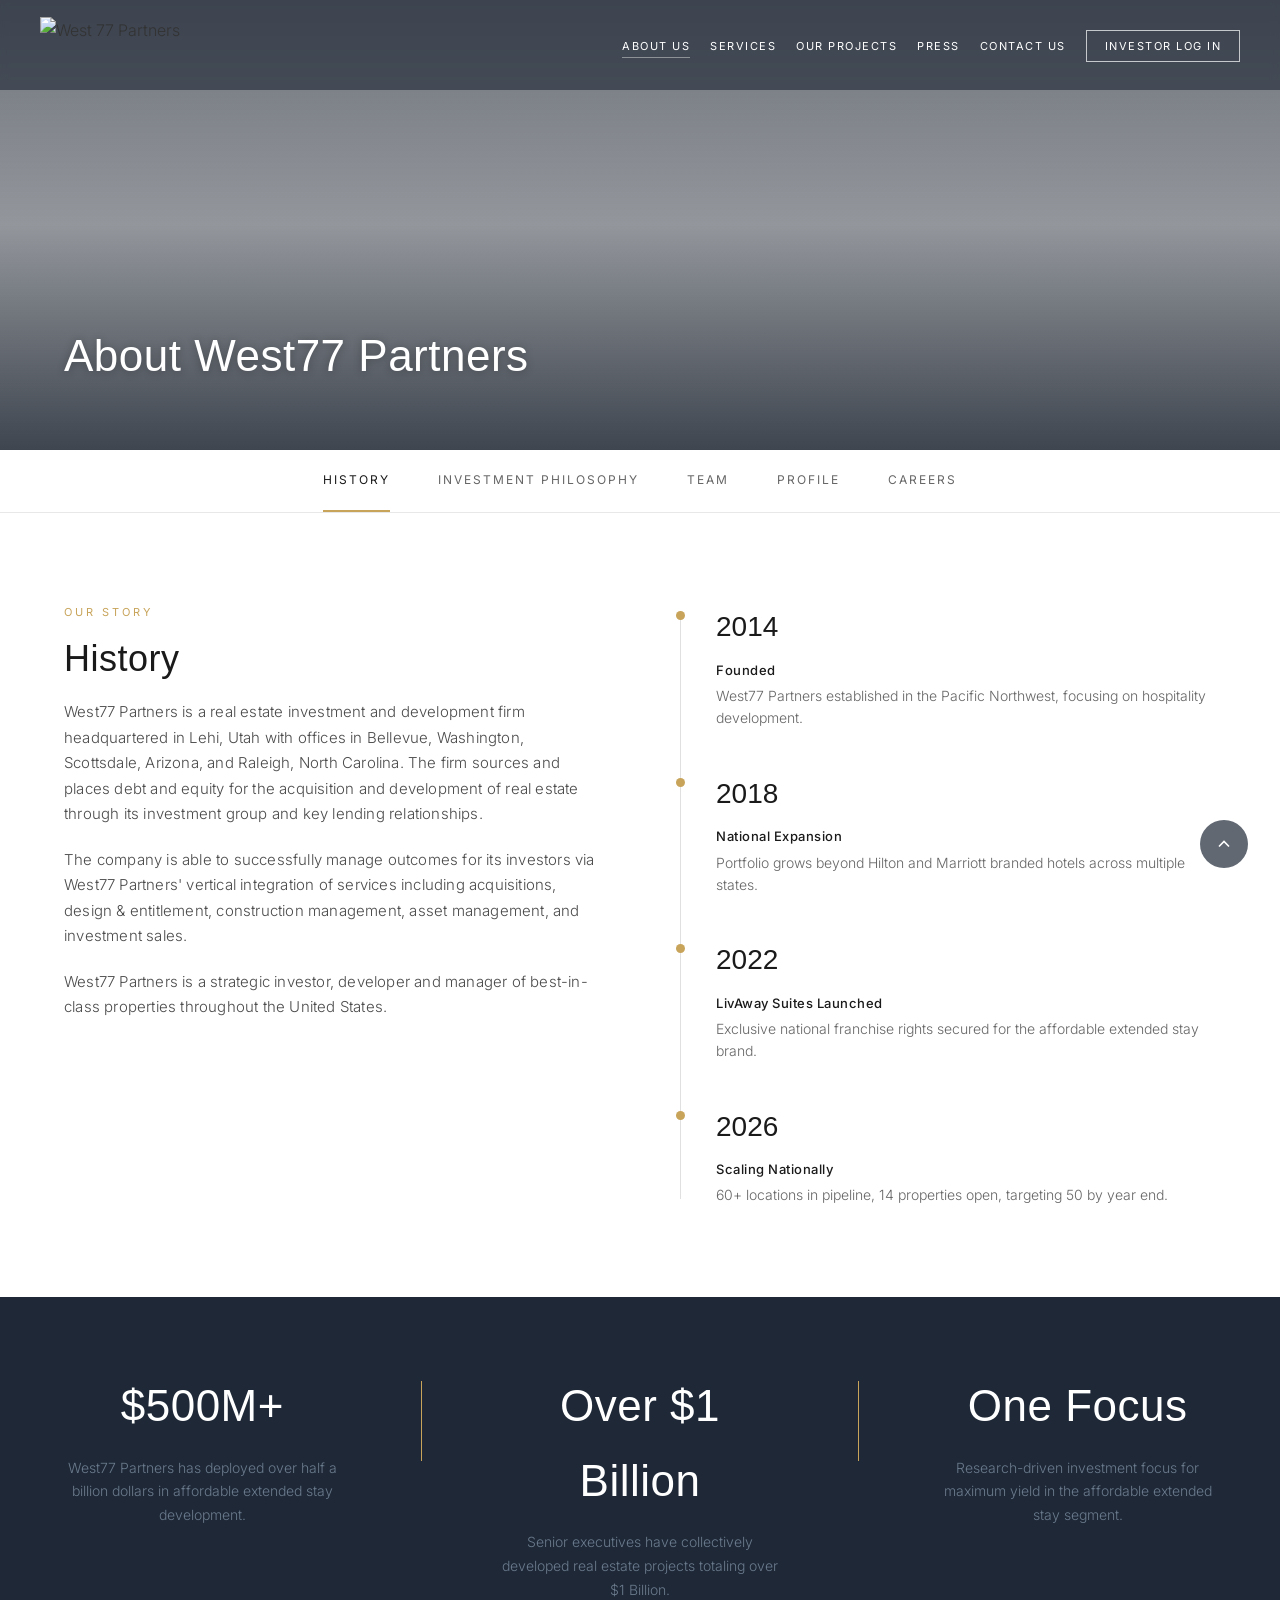
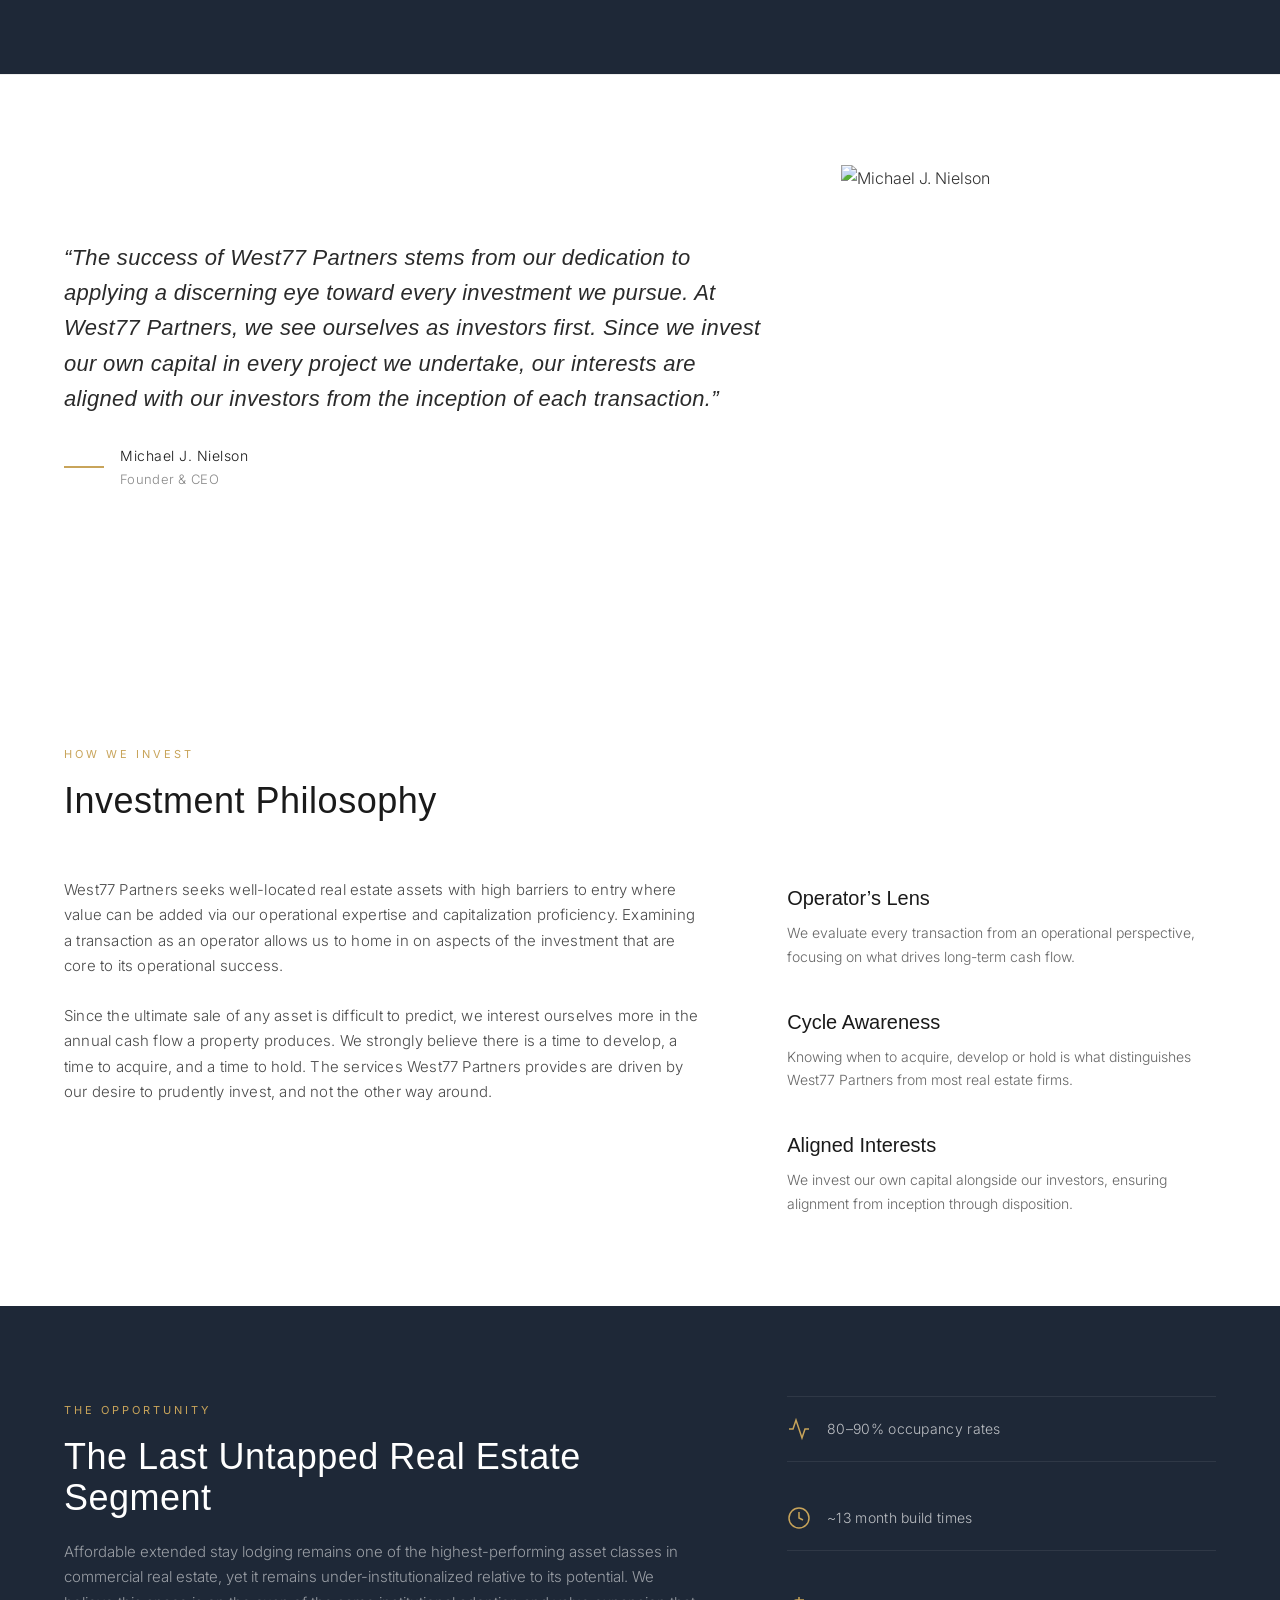
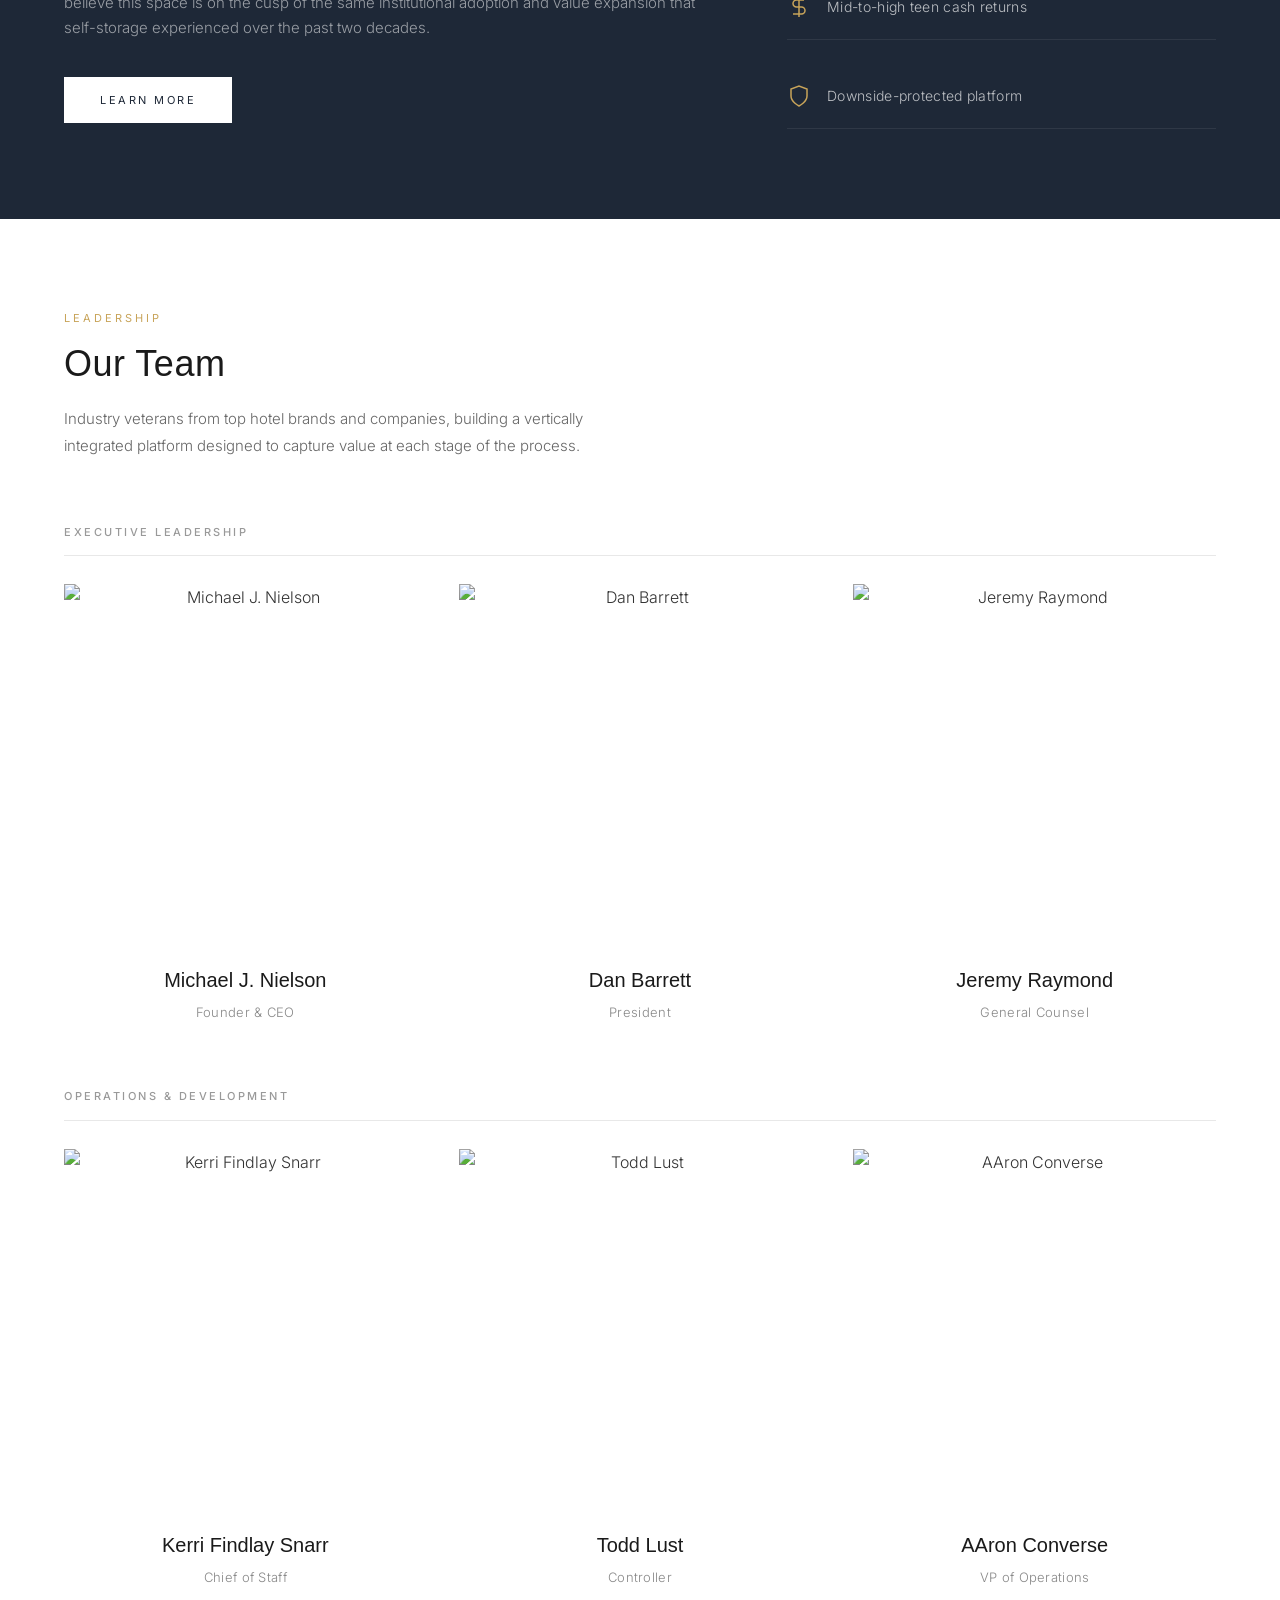
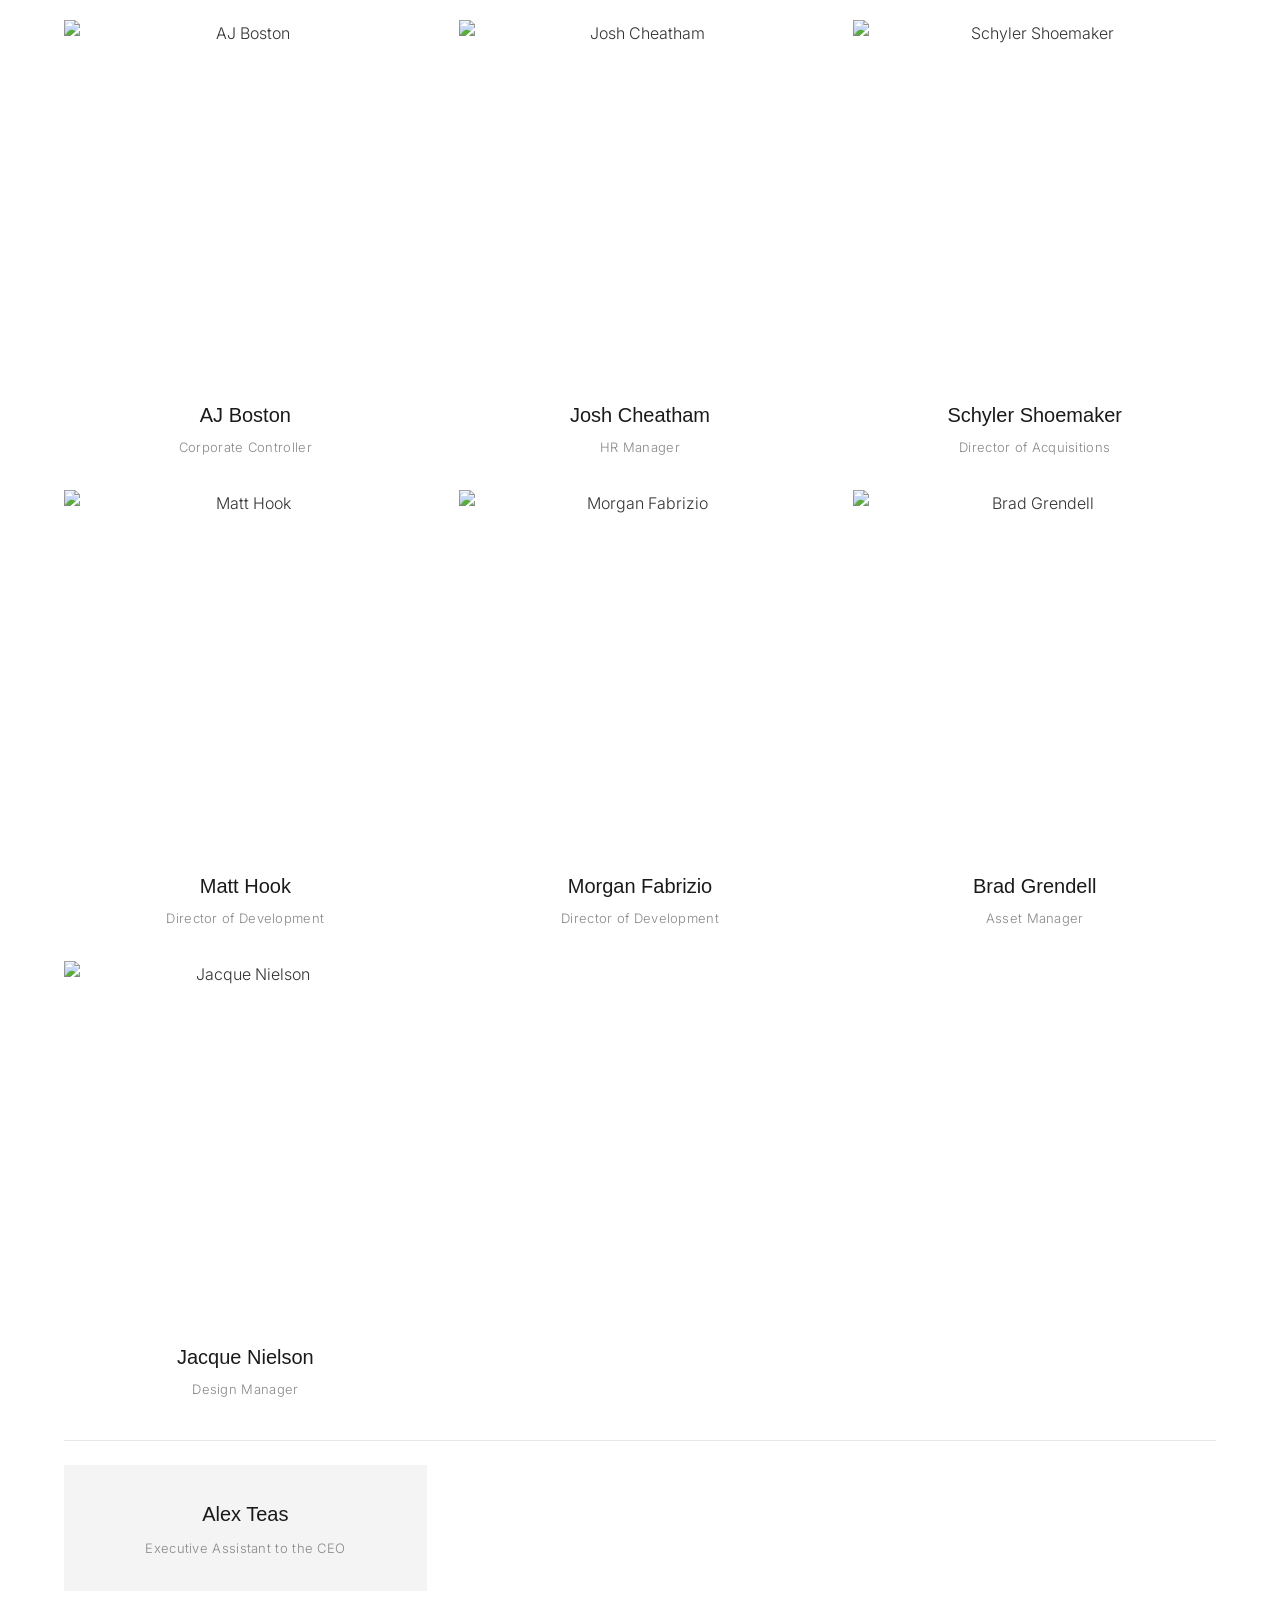
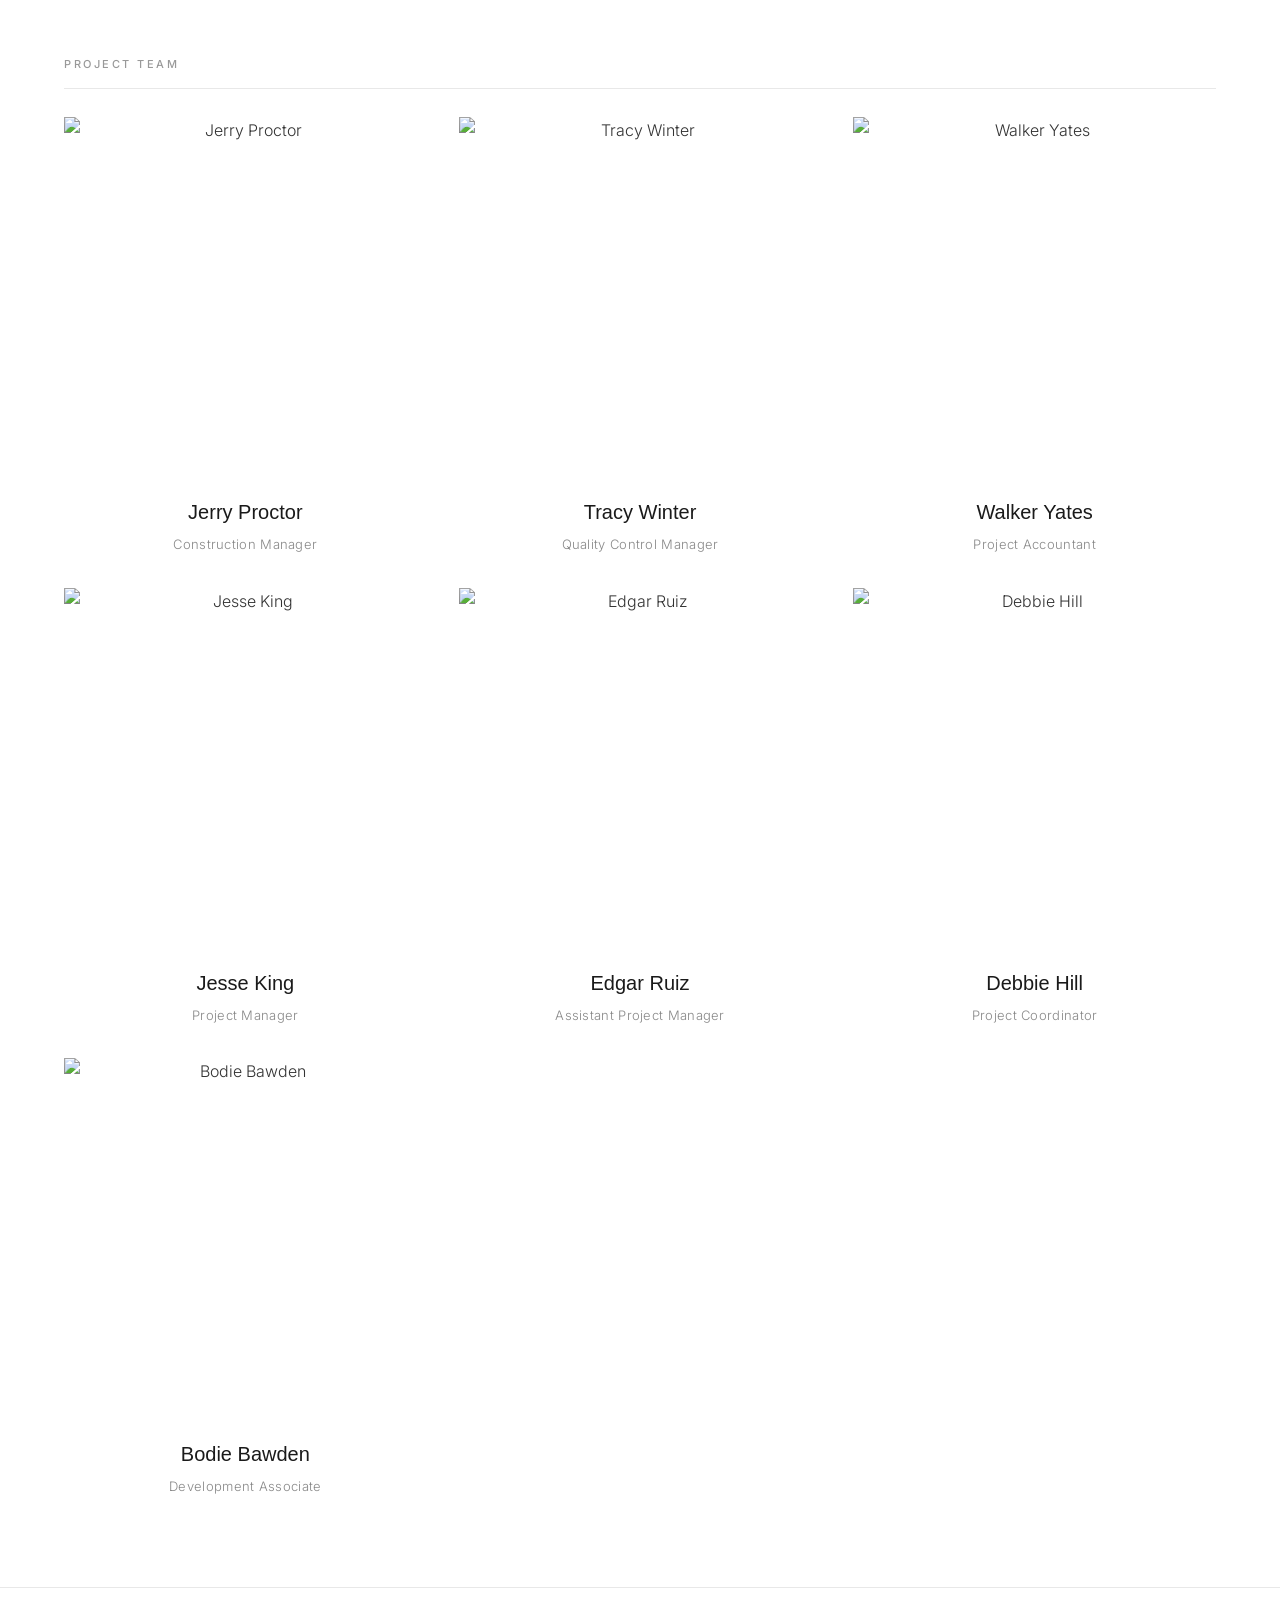
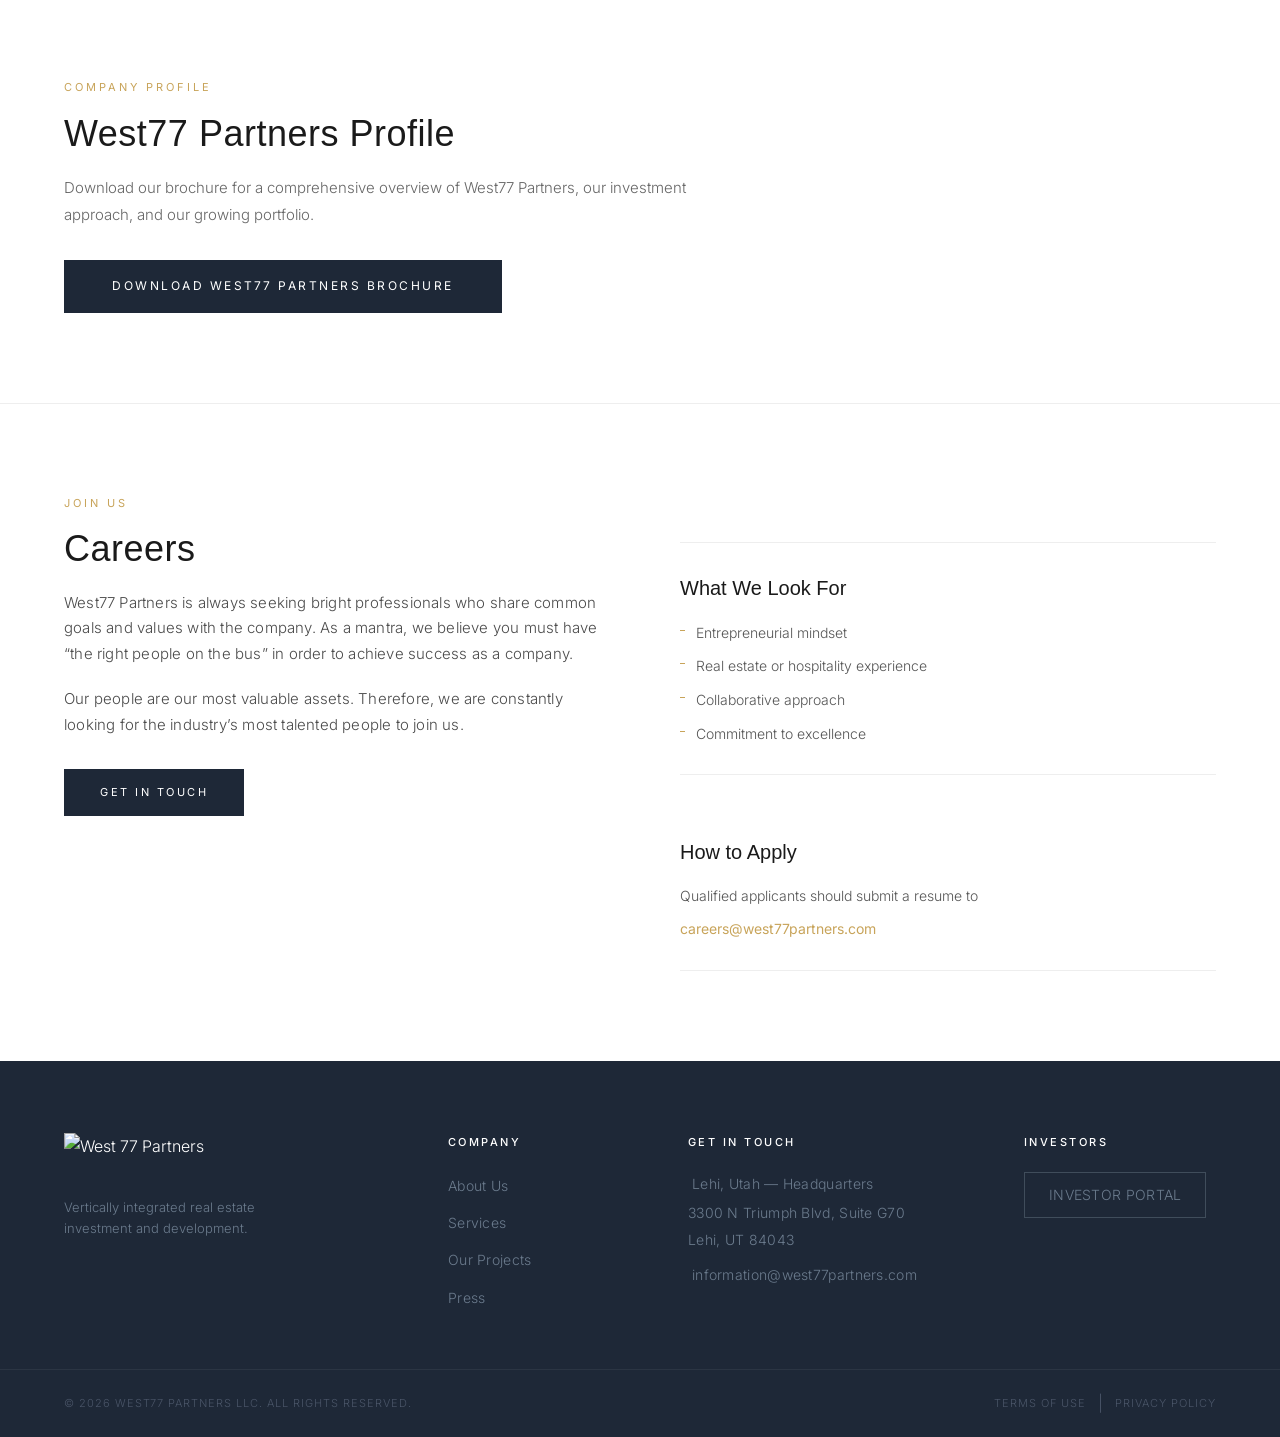
==== about.html @ cdfa863c "Correct Brad Grendell's name and add headshot; update Schyler's photo Co-Authored-By: Claude Opus 5." ====
<!DOCTYPE html>
<html lang="en">
<head>
  <title>About Us | West77 Partners</title>
  <meta charset="UTF-8">
  <meta name="viewport" content="width=device-width, initial-scale=1.0">
  <link rel="stylesheet" href="styles.css">
  <link rel="preconnect" href="https://fonts.googleapis.com">
  <link rel="preconnect" href="https://fonts.gstatic.com" crossorigin>
  <link href="https://fonts.googleapis.com/css2?family=Inter:wght@300;400;500&family=Cormorant+Garamond:ital,wght@0,300;0,400;0,500;0,600;1,300;1,400&display=swap" rel="stylesheet">

  <link rel="stylesheet" href="about.css">
  <script src="https://unpkg.com/lucide@latest"></script>
</head>
<body>

  <header class="header header--solid">
    <div class="header__inner">
      <a href="/" class="header__logo">
        <img src="https://res.cloudinary.com/ddfrakts6/image/upload/v1774016789/Group_261_m4pspe.png" alt="West 77 Partners" class="logo-img">
      </a>
      <nav class="nav">
        <ul class="nav__list">
          <li class="nav__item">
            <a href="about.html" class="nav__link nav__link--active">ABOUT US</a>
          </li>
          <li class="nav__item">
            <a href="services.html" class="nav__link ">SERVICES</a>
          </li>
          <li class="nav__item">
            <a href="projects.html" class="nav__link ">OUR PROJECTS</a>
          </li>
          <li class="nav__item">
            <a href="press.html" class="nav__link ">PRESS</a>
          </li>
          <li class="nav__item">
            <a href="contact.html" class="nav__link ">CONTACT US</a>
          </li>
          <li class="nav__item">
            <a href="https://west77partners.portal.agorareal.com/#/login" class="nav__link nav__link--outlined">INVESTOR LOG IN</a>
          </li>
        </ul>
      </nav>
      <button class="hamburger" aria-label="Toggle menu">
        <span></span>
        <span></span>
        <span></span>
      </button>
    </div>
  </header>


  <!-- Page Hero -->
  <section class="page-hero">
    <div class="page-hero__bg" style="background-image: url('https://res.cloudinary.com/ddfrakts6/image/upload/v1774323645/adrian-celaya-Jn5kJ9GDsR4-unsplash_1_o9bcxv.png'); background-position: center 70%;"></div>
    <div class="page-hero__overlay"></div>
    <div class="page-hero__content">
      <h1 class="page-hero__title">About West77 Partners</h1>
    </div>
  </section>

  <!-- Section Nav -->
  <nav class="section-nav">
    <div class="container">
      <ul class="section-nav__list">
        <li><a href="#history" class="section-nav__link">History</a></li>
        <li><a href="#philosophy" class="section-nav__link">Investment Philosophy</a></li>
        <li><a href="#team" class="section-nav__link">Team</a></li>
        <li><a href="#profile" class="section-nav__link">Profile</a></li>
        <li><a href="#careers" class="section-nav__link">Careers</a></li>
      </ul>
    </div>
  </nav>

  <!-- History -->
  <section class="history" id="history">
    <div class="container history__inner">
      <div class="history__content reveal--left reveal">
        <p class="eyebrow">Our Story</p>
        <h2 class="section-title">History</h2>
        <p class="history__text">
          West77 Partners is a real estate investment and development firm headquartered in Lehi, Utah with offices in Bellevue, Washington, Scottsdale, Arizona, and Raleigh, North Carolina. The firm sources and places debt and equity for the acquisition and development of real estate through its investment group and key lending relationships.
        </p>
        <p class="history__text">
          The company is able to successfully manage outcomes for its investors via West77 Partners' vertical integration of services including acquisitions, design &amp; entitlement, construction management, asset management, and investment sales.
        </p>
        <p class="history__text">
          West77 Partners is a strategic investor, developer and manager of best-in-class properties throughout the United States.
        </p>
      </div>
      <div class="history__timeline reveal--right reveal">
        <div class="timeline">
          <div class="timeline__item">
            <span class="timeline__year">2014</span>
            <div class="timeline__detail">
              <h4 class="timeline__title">Founded</h4>
              <p class="timeline__desc">West77 Partners established in the Pacific Northwest, focusing on hospitality development.</p>
            </div>
          </div>
          <div class="timeline__item">
            <span class="timeline__year">2018</span>
            <div class="timeline__detail">
              <h4 class="timeline__title">National Expansion</h4>
              <p class="timeline__desc">Portfolio grows beyond Hilton and Marriott branded hotels across multiple states.</p>
            </div>
          </div>
          <div class="timeline__item">
            <span class="timeline__year">2022</span>
            <div class="timeline__detail">
              <h4 class="timeline__title">LivAway Suites Launched</h4>
              <p class="timeline__desc">Exclusive national franchise rights secured for the affordable extended stay brand.</p>
            </div>
          </div>
          <div class="timeline__item">
            <span class="timeline__year">2026</span>
            <div class="timeline__detail">
              <h4 class="timeline__title">Scaling Nationally</h4>
              <p class="timeline__desc">60+ locations in pipeline, 14 properties open, targeting 50 by year end.</p>
            </div>
          </div>
        </div>
      </div>
    </div>
  </section>

  <!-- Stats -->
  <section class="about-stats">
    <div class="container about-stats__grid reveal-stagger">
      <div class="about-stats__item reveal-item">
        <h3 class="about-stats__number">$500M+</h3>
        <p class="about-stats__text">West77 Partners has deployed over half a billion dollars in affordable extended stay development.</p>
      </div>
      <div class="about-stats__divider"></div>
      <div class="about-stats__item reveal-item">
        <h3 class="about-stats__number">Over $1 Billion</h3>
        <p class="about-stats__text">Senior executives have collectively developed real estate projects totaling over $1 Billion.</p>
      </div>
      <div class="about-stats__divider"></div>
      <div class="about-stats__item reveal-item">
        <h3 class="about-stats__number">One Focus</h3>
        <p class="about-stats__text">Research-driven investment focus for maximum yield in the affordable extended stay segment.</p>
      </div>
    </div>
  </section>

  <!-- CEO Quote -->
  <section class="quote-section">
    <div class="container quote-section__inner">
      <div class="quote-section__content reveal--left reveal">
        <blockquote class="quote-section__quote">
          &ldquo;The success of West77 Partners stems from our dedication to applying a discerning eye toward every investment we pursue. At West77 Partners, we see ourselves as investors first. Since we invest our own capital in every project we undertake, our interests are aligned with our investors from the inception of each transaction.&rdquo;
        </blockquote>
        <div class="quote-section__author">
          <div class="quote-section__accent"></div>
          <div>
            <p class="quote-section__name">Michael J. Nielson</p>
            <p class="quote-section__role">Founder &amp; CEO</p>
          </div>
        </div>
      </div>
      <div class="quote-section__image reveal--right reveal">
        <img src="https://res.cloudinary.com/ddfrakts6/image/upload/c_fill,g_face,w_600,h_600,q_auto,f_auto/Michael-J-Nielson_fj31mr.jpg" alt="Michael J. Nielson" class="quote-section__img">
      </div>
    </div>
  </section>

  <!-- Investment Philosophy -->
  <section class="philosophy" id="philosophy">
    <div class="container">
      <div class="philosophy__header reveal">
        <p class="eyebrow">How We Invest</p>
        <h2 class="section-title">Investment Philosophy</h2>
      </div>
      <div class="philosophy__grid">
        <div class="philosophy__main reveal--left reveal">
          <p class="philosophy__text">
            West77 Partners seeks well-located real estate assets with high barriers to entry where value can be added via our operational expertise and capitalization proficiency. Examining a transaction as an operator allows us to home in on aspects of the investment that are core to its operational success.
          </p>
          <p class="philosophy__text">
            Since the ultimate sale of any asset is difficult to predict, we interest ourselves more in the annual cash flow a property produces. We strongly believe there is a time to develop, a time to acquire, and a time to hold. The services West77 Partners provides are driven by our desire to prudently invest, and not the other way around.
          </p>
        </div>
        <div class="philosophy__principles reveal-stagger">
          <div class="philosophy__principle reveal-item">
            <div>
              <h4 class="philosophy__principle-title">Operator&rsquo;s Lens</h4>
              <p class="philosophy__principle-text">We evaluate every transaction from an operational perspective, focusing on what drives long-term cash flow.</p>
            </div>
          </div>
          <div class="philosophy__principle reveal-item">
            <div>
              <h4 class="philosophy__principle-title">Cycle Awareness</h4>
              <p class="philosophy__principle-text">Knowing when to acquire, develop or hold is what distinguishes West77 Partners from most real estate firms.</p>
            </div>
          </div>
          <div class="philosophy__principle reveal-item">
            <div>
              <h4 class="philosophy__principle-title">Aligned Interests</h4>
              <p class="philosophy__principle-text">We invest our own capital alongside our investors, ensuring alignment from inception through disposition.</p>
            </div>
          </div>
        </div>
      </div>
    </div>
  </section>

  <!-- Market Opportunity Callout -->
  <section class="market-callout">
    <div class="container market-callout__inner">
      <div class="market-callout__content reveal--left reveal">
        <p class="eyebrow eyebrow--light">The Opportunity</p>
        <h2 class="section-title section-title--white">The Last Untapped Real Estate Segment</h2>
        <p class="market-callout__text">
          Affordable extended stay lodging remains one of the highest-performing asset classes in commercial real estate, yet it remains under-institutionalized relative to its potential. We believe this space is on the cusp of the same institutional adoption and value expansion that self-storage experienced over the past two decades.
        </p>
        <a href="services.html" class="btn btn--white">Learn More</a>
      </div>
      <div class="market-callout__highlights reveal--right reveal">
        <div class="market-callout__highlight">
          <span class="market-callout__highlight-icon">
            <svg width="24" height="24" viewBox="0 0 24 24" fill="none" stroke="#c8a45a" stroke-width="1.5"><path d="M22 12h-4l-3 9L9 3l-3 9H2"/></svg>
          </span>
          <span class="market-callout__highlight-text">80&ndash;90% occupancy rates</span>
        </div>
        <div class="market-callout__highlight">
          <span class="market-callout__highlight-icon">
            <svg width="24" height="24" viewBox="0 0 24 24" fill="none" stroke="#c8a45a" stroke-width="1.5"><circle cx="12" cy="12" r="10"/><polyline points="12 6 12 12 16 14"/></svg>
          </span>
          <span class="market-callout__highlight-text">~13 month build times</span>
        </div>
        <div class="market-callout__highlight">
          <span class="market-callout__highlight-icon">
            <svg width="24" height="24" viewBox="0 0 24 24" fill="none" stroke="#c8a45a" stroke-width="1.5"><path d="M12 2v20M17 5H9.5a3.5 3.5 0 0 0 0 7h5a3.5 3.5 0 0 1 0 7H6"/></svg>
          </span>
          <span class="market-callout__highlight-text">Mid-to-high teen cash returns</span>
        </div>
        <div class="market-callout__highlight">
          <span class="market-callout__highlight-icon">
            <svg width="24" height="24" viewBox="0 0 24 24" fill="none" stroke="#c8a45a" stroke-width="1.5"><path d="M12 22s8-4 8-10V5l-8-3-8 3v7c0 6 8 10 8 10z"/></svg>
          </span>
          <span class="market-callout__highlight-text">Downside-protected platform</span>
        </div>
      </div>
    </div>
  </section>

  <!-- Team -->
  <section class="team" id="team">
    <div class="container">
      <div class="team__header reveal">
        <p class="eyebrow">Leadership</p>
        <h2 class="section-title">Our Team</h2>
        <p class="team__intro">Industry veterans from top hotel brands and companies, building a vertically integrated platform designed to capture value at each stage of the process.</p>
      </div>

      <!-- Executive Leadership -->
      <div class="team__group">
        <h3 class="team__group-title">Executive Leadership</h3>
        <div class="team__grid team__grid--3 reveal-stagger">
          <div class="team-card reveal-item">
            <img src="https://res.cloudinary.com/ddfrakts6/image/upload/c_fill,g_face,w_600,h_600,q_auto,f_auto/Michael-J-Nielson_fj31mr.jpg" alt="Michael J. Nielson" class="team-card__img">
            <h4 class="team-card__name">Michael J. Nielson</h4>
            <p class="team-card__role">Founder &amp; CEO</p>
          </div>
          <div class="team-card reveal-item">
            <img src="https://res.cloudinary.com/ddfrakts6/image/upload/c_fill,g_face,w_600,h_600,q_auto,f_auto/Dan-Barrett_jsuo2m.jpg" alt="Dan Barrett" class="team-card__img">
            <h4 class="team-card__name">Dan Barrett</h4>
            <p class="team-card__role">President</p>
          </div>
          <div class="team-card reveal-item">
            <img src="https://res.cloudinary.com/ddfrakts6/image/upload/c_fill,g_face,w_600,h_600,q_auto,f_auto/Jeremy-Raymond_b2ugxi.jpg" alt="Jeremy Raymond" class="team-card__img">
            <h4 class="team-card__name">Jeremy Raymond</h4>
            <p class="team-card__role">General Counsel</p>
          </div>
        </div>
      </div>

      <!-- Operations & Development -->
      <div class="team__group">
        <h3 class="team__group-title">Operations &amp; Development</h3>
        <div class="team__grid team__grid--3 reveal-stagger">
          <div class="team-card reveal-item">
            <img src="https://res.cloudinary.com/ddfrakts6/image/upload/c_fill,g_face,w_600,h_600,q_auto,f_auto/Kerri-Findlay_lzdn92.jpg" alt="Kerri Findlay Snarr" class="team-card__img">
            <h4 class="team-card__name">Kerri Findlay Snarr</h4>
            <p class="team-card__role">Chief of Staff</p>
          </div>
          <div class="team-card reveal-item">
            <img src="https://res.cloudinary.com/ddfrakts6/image/upload/c_fill,g_face,w_600,h_600,q_auto,f_auto/Todd-Lust_fq4rqy.jpg" alt="Todd Lust" class="team-card__img">
            <h4 class="team-card__name">Todd Lust</h4>
            <p class="team-card__role">Controller</p>
          </div>
          <div class="team-card reveal-item">
            <img src="https://res.cloudinary.com/ddfrakts6/image/upload/c_fill,g_face,w_600,h_600,q_auto,f_auto/AAron-Converse_mgwhkm.jpg" alt="AAron Converse" class="team-card__img">
            <h4 class="team-card__name">AAron Converse</h4>
            <p class="team-card__role">VP of Operations</p>
          </div>
          <div class="team-card reveal-item">
            <img src="https://res.cloudinary.com/ddfrakts6/image/upload/c_fill,g_face,w_600,h_600,q_auto,f_auto/26-0526West77-AJBoston0733---2_gsgkz3.jpg" alt="AJ Boston" class="team-card__img">
            <h4 class="team-card__name">AJ Boston</h4>
            <p class="team-card__role">Corporate Controller</p>
          </div>
          <div class="team-card reveal-item">
            <img src="https://res.cloudinary.com/ddfrakts6/image/upload/c_fill,g_face,w_600,h_600,q_auto,f_auto/v1774979302/25-1008West77-JoshCheatham0697-Edit-Edit-2_kk8nfm.jpg" alt="Josh Cheatham" class="team-card__img">
            <h4 class="team-card__name">Josh Cheatham</h4>
            <p class="team-card__role">HR Manager</p>
          </div>
          <div class="team-card reveal-item">
            <img src="https://res.cloudinary.com/ddfrakts6/image/upload/c_crop,x_130,y_110,w_1470,h_1470/c_fill,w_600,h_600,q_auto,f_auto/Schyler_-_Headshot_Update_iwu3c7.jpg" alt="Schyler Shoemaker" class="team-card__img">
            <h4 class="team-card__name">Schyler Shoemaker</h4>
            <p class="team-card__role">Director of Acquisitions</p>
          </div>
          <div class="team-card reveal-item">
            <img src="https://res.cloudinary.com/ddfrakts6/image/upload/c_fill,g_face,w_600,h_600,q_auto,f_auto/Matt-Hook_emfj6j.jpg" alt="Matt Hook" class="team-card__img">
            <h4 class="team-card__name">Matt Hook</h4>
            <p class="team-card__role">Director of Development</p>
          </div>
          <div class="team-card reveal-item">
            <img src="https://res.cloudinary.com/ddfrakts6/image/upload/c_fill,g_face,w_600,h_600,q_auto,f_auto/v1774979303/25-1008West77-MorganFabizio0663-Edit-2_bqfgad.jpg" alt="Morgan Fabrizio" class="team-card__img">
            <h4 class="team-card__name">Morgan Fabrizio</h4>
            <p class="team-card__role">Director of Development</p>
          </div>
          <div class="team-card reveal-item">
            <img src="https://res.cloudinary.com/ddfrakts6/image/upload/c_fill,g_face,w_600,h_600,q_auto,f_auto/26-0526West77-BradGrendell0768---2_vmyqlu.jpg" alt="Brad Grendell" class="team-card__img">
            <h4 class="team-card__name">Brad Grendell</h4>
            <p class="team-card__role">Asset Manager</p>
          </div>
          <div class="team-card reveal-item">
            <img src="https://res.cloudinary.com/ddfrakts6/image/upload/c_fill,g_face,w_600,h_600,q_auto,f_auto/Jacque-Nielson_wt7lkn.jpg" alt="Jacque Nielson" class="team-card__img">
            <h4 class="team-card__name">Jacque Nielson</h4>
            <p class="team-card__role">Design Manager</p>
          </div>
        </div>
        <div class="team__subgroup">
          <div class="team__grid team__grid--3 reveal-stagger">
            <div class="team-card team-card--text-only reveal-item">
              <div class="team-card__text-box">
                <h4 class="team-card__name">Alex Teas</h4>
                <p class="team-card__role">Executive Assistant to the CEO</p>
              </div>
            </div>
          </div>
        </div>
      </div>

      <!-- Project Team -->
      <div class="team__group">
        <h3 class="team__group-title">Project Team</h3>
        <div class="team__grid team__grid--3 reveal-stagger">
          <div class="team-card reveal-item">
            <img src="https://res.cloudinary.com/ddfrakts6/image/upload/c_fill,g_face,w_600,h_600,q_auto,f_auto/Jerry-Proctor_lwaxud.jpg" alt="Jerry Proctor" class="team-card__img">
            <h4 class="team-card__name">Jerry Proctor</h4>
            <p class="team-card__role">Construction Manager</p>
          </div>
          <div class="team-card reveal-item">
            <img src="https://res.cloudinary.com/ddfrakts6/image/upload/c_fill,g_face,w_600,h_600,q_auto,f_auto/Tracy-Winter_erz766.jpg" alt="Tracy Winter" class="team-card__img">
            <h4 class="team-card__name">Tracy Winter</h4>
            <p class="team-card__role">Quality Control Manager</p>
          </div>
          <div class="team-card reveal-item">
            <img src="https://res.cloudinary.com/ddfrakts6/image/upload/c_fill,g_face,w_600,h_600,q_auto,f_auto/Walker-Yates_eh7xzt.jpg" alt="Walker Yates" class="team-card__img">
            <h4 class="team-card__name">Walker Yates</h4>
            <p class="team-card__role">Project Accountant</p>
          </div>
          <div class="team-card reveal-item">
            <img src="https://res.cloudinary.com/ddfrakts6/image/upload/c_fill,g_face,w_600,h_600,q_auto,f_auto/Jesse-King_dzft5k.jpg" alt="Jesse King" class="team-card__img">
            <h4 class="team-card__name">Jesse King</h4>
            <p class="team-card__role">Project Manager</p>
          </div>
          <div class="team-card reveal-item">
            <img src="https://res.cloudinary.com/ddfrakts6/image/upload/c_fill,g_face,w_600,h_600,q_auto,f_auto/Edgar-Ruiz_k8hz0y.jpg" alt="Edgar Ruiz" class="team-card__img">
            <h4 class="team-card__name">Edgar Ruiz</h4>
            <p class="team-card__role">Assistant Project Manager</p>
          </div>
          <div class="team-card reveal-item">
            <img src="https://res.cloudinary.com/ddfrakts6/image/upload/c_fill,g_face,w_600,h_600,q_auto,f_auto/Debbie-Hill_x3t73e.jpg" alt="Debbie Hill" class="team-card__img">
            <h4 class="team-card__name">Debbie Hill</h4>
            <p class="team-card__role">Project Coordinator</p>
          </div>
          <div class="team-card reveal-item">
            <img src="https://res.cloudinary.com/ddfrakts6/image/upload/c_fill,g_face,w_600,h_600,q_auto,f_auto/Bodie-Bawden_glgiog.jpg" alt="Bodie Bawden" class="team-card__img">
            <h4 class="team-card__name">Bodie Bawden</h4>
            <p class="team-card__role">Development Associate</p>
          </div>
        </div>
      </div>
    </div>
  </section>

  <!-- Profile / Download -->
  <section class="profile" id="profile">
    <div class="container">
      <div class="profile__inner reveal--scale reveal">
        <p class="eyebrow eyebrow--center">Company Profile</p>
        <h2 class="section-title profile__title">West77 Partners Profile</h2>
        <p class="profile__text">Download our brochure for a comprehensive overview of West77 Partners, our investment approach, and our growing portfolio.</p>
        <a href="documents/West77-Partners-Profile.pdf" target="_blank" rel="noopener" class="btn btn--dark btn--lg">Download West77 Partners Brochure</a>
      </div>
    </div>
  </section>

  <!-- Careers -->
  <section class="careers" id="careers">
    <div class="container careers__inner">
      <div class="careers__content reveal--left reveal">
        <p class="eyebrow">Join Us</p>
        <h2 class="section-title">Careers</h2>
        <p class="careers__text">
          West77 Partners is always seeking bright professionals who share common goals and values with the company. As a mantra, we believe you must have &ldquo;the right people on the bus&rdquo; in order to achieve success as a company.
        </p>
        <p class="careers__text">
          Our people are our most valuable assets. Therefore, we are constantly looking for the industry&rsquo;s most talented people to join us.
        </p>
        <a href="mailto:careers@west77partners.com" class="btn btn--dark">Get in Touch</a>
      </div>
      <div class="careers__details reveal--right reveal">
        <div class="careers__detail-card">
          <h4 class="careers__detail-title">What We Look For</h4>
          <ul class="careers__detail-list">
            <li>Entrepreneurial mindset</li>
            <li>Real estate or hospitality experience</li>
            <li>Collaborative approach</li>
            <li>Commitment to excellence</li>
          </ul>
        </div>
        <div class="careers__detail-card">
          <h4 class="careers__detail-title">How to Apply</h4>
          <p class="careers__detail-text">Qualified applicants should submit a resume to</p>
          <a href="mailto:careers@west77partners.com" class="careers__email">careers@west77partners.com</a>
        </div>
      </div>
    </div>
  </section>

  <!-- Back to top -->
  <a href="#" class="back-to-top" aria-label="Back to top">
    <svg width="20" height="20" viewBox="0 0 24 24" fill="none" stroke="currentColor" stroke-width="2"><path d="M18 15l-6-6-6 6"/></svg>
  </a>

  <footer class="footer" id="contact">
    <div class="container footer__grid">
      <div class="footer__logo">
        <img src="https://res.cloudinary.com/ddfrakts6/image/upload/v1774016789/Group_261_m4pspe.png" alt="West 77 Partners" class="footer__logo-img">
        <p class="footer__tagline">Vertically integrated real estate investment and development.</p>
      </div>
      <div class="footer__links">
        <h4 class="footer__heading">COMPANY</h4>
        <ul class="footer__list">
          <li><a href="about.html">About Us</a></li>
          <li><a href="services.html">Services</a></li>
          <li><a href="projects.html">Our Projects</a></li>
          <li><a href="press.html">Press</a></li>
        </ul>
      </div>
      <div class="footer__contact">
        <h4 class="footer__heading">GET IN TOUCH</h4>
        <p><i data-lucide="map-pin" class="footer__icon"></i> Lehi, Utah &mdash; Headquarters</p>
        <p>3300 N Triumph Blvd, Suite G70</p>
        <p>Lehi, UT 84043</p>
        <p class="footer__contact-gap"><i data-lucide="mail" class="footer__icon"></i> <a href="mailto:information@west77partners.com">information@west77partners.com</a></p>
      </div>
      <div class="footer__investor">
        <h4 class="footer__heading">INVESTORS</h4>
        <a href="https://west77partners.portal.agorareal.com/#/login" class="btn btn--outline-light btn--sm">Investor Portal</a>
      </div>
    </div>
    <div class="footer__bottom">
      <div class="container footer__bottom-inner">
        <p>&copy; 2026 WEST77 PARTNERS LLC. ALL RIGHTS RESERVED.</p>
        <div class="footer__legal">
          <a href="#">TERMS OF USE</a>
          <span>|</span>
          <a href="#">PRIVACY POLICY</a>
        </div>
      </div>
    </div>
  </footer>

  <!-- Team Bio Modal -->
  <div class="team-modal" id="teamModal">
    <div class="team-modal__backdrop"></div>
    <div class="team-modal__panel">
      <button class="team-modal__close" aria-label="Close">&times;</button>
      <div class="team-modal__header">
        <h3 class="team-modal__name" id="teamModalName"></h3>
        <p class="team-modal__role" id="teamModalRole"></p>
      </div>
      <p class="team-modal__bio" id="teamModalBio"></p>
    </div>
  </div>

  <script src="script.js"></script>
  <script>lucide.createIcons();</script>
  <script>
    // Team bio modal
    (function() {
      var modal = document.getElementById('teamModal');
      if (!modal) return;
      var backdrop = modal.querySelector('.team-modal__backdrop');
      var closeBtn = modal.querySelector('.team-modal__close');
      var nameEl = document.getElementById('teamModalName');
      var roleEl = document.getElementById('teamModalRole');
      var bioEl = document.getElementById('teamModalBio');
      var teamData = null;

      fetch('team.json')
        .then(function(r) { return r.json(); })
        .then(function(data) {
          teamData = {};
          data.forEach(function(m) { teamData[m.name] = m; });
          initCards();
        });

      function initCards() {
        document.querySelectorAll('.team-card').forEach(function(card) {
          var name = card.querySelector('.team-card__name').textContent.trim();
          if (teamData[name]) {
            card.style.cursor = 'pointer';
            card.addEventListener('click', function() { openModal(teamData[name]); });
          }
        });
      }

      function openModal(member) {
        nameEl.textContent = member.name;
        roleEl.textContent = member.position;
        bioEl.textContent = member.bio;
        modal.classList.add('active');
        document.body.style.overflow = 'hidden';
      }

      function closeModal() {
        modal.classList.remove('active');
        document.body.style.overflow = '';
      }

      backdrop.addEventListener('click', closeModal);
      closeBtn.addEventListener('click', closeModal);
      document.addEventListener('keydown', function(e) {
        if (e.key === 'Escape') closeModal();
      });
    })();
  </script>

</body>
</html>
---- styles.css ----
/* ========== Reset & Base ========== */
*, *::before, *::after {
  margin: 0;
  padding: 0;
  box-sizing: border-box;
}

html {
  scroll-behavior: smooth;
}

body {
  font-family: 'Inter', sans-serif;
  font-weight: 300;
  color: #333;
  line-height: 1.7;
  -webkit-font-smoothing: antialiased;
  -moz-osx-font-smoothing: grayscale;
}

a {
  text-decoration: none;
  color: inherit;
}

ul {
  list-style: none;
}

img {
  max-width: 100%;
  display: block;
}

.container {
  max-width: 1200px;
  margin: 0 auto;
  padding: 0 24px;
}

/* ========== Header / Nav ========== */
.header {
  position: fixed;
  top: 0;
  left: 0;
  right: 0;
  z-index: 100;
  background: rgba(20, 30, 45, 0.55);
  backdrop-filter: blur(4px);
  transition: background 0.3s;
}

.header.header--menu-open {
  background: #141e2d;
  backdrop-filter: none;
  box-shadow: none;
}

.header__inner {
  max-width: 1400px;
  margin: 0 auto;
  padding: 0 40px;
  display: flex;
  align-items: center;
  justify-content: space-between;
  height: 90px;
}

.header__logo {
  display: flex;
  align-items: center;
}

.logo-img {
  height: 56px;
  width: auto;
}

.nav__list {
  display: flex;
  align-items: center;
  gap: 36px;
}

.nav__link {
  color: #fff;
  font-family: 'Inter', sans-serif;
  font-size: 12px;
  font-weight: 400;
  letter-spacing: 2px;
  transition: color 0.3s;
}

.nav__link:hover {
  color: rgba(255, 255, 255, 0.7);
}

.nav__arrow {
  font-size: 9px;
  margin-left: 4px;
  opacity: 0.8;
}

.nav__link--outlined {
  border: 1px solid rgba(255, 255, 255, 0.7);
  padding: 10px 24px;
  border-radius: 0;
  font-weight: 400;
  transition: background 0.3s, color 0.3s, border-color 0.3s;
}

.nav__link--outlined:hover {
  background: #fff;
  color: #1e2837;
  border-color: #fff;
}

.hamburger {
  display: none;
  flex-direction: column;
  gap: 5px;
  background: none;
  border: none;
  cursor: pointer;
  padding: 4px;
}

.hamburger span {
  display: block;
  width: 24px;
  height: 2px;
  background: #fff;
  transition: 0.3s;
}

/* ========== Hero ========== */
.hero {
  position: relative;
  height: 100vh;
  min-height: 600px;
  overflow: hidden;
  display: flex;
  align-items: center;
}

.hero__img {
  position: absolute;
  inset: 0;
  width: 100%;
  height: 100%;
  object-fit: cover;
  object-position: center center;
}

.hero__video {
  opacity: 0;
  transition: opacity 1.2s ease;
}

.hero__video--active {
  opacity: 1;
}

.hero__overlay {
  position: absolute;
  inset: 0;
  background: linear-gradient(
    to right,
    rgba(15, 23, 35, 0.9) 0%,
    rgba(15, 23, 35, 0.7) 45%,
    rgba(15, 23, 35, 0.25) 100%
  );
  pointer-events: none;
}

.hero__content {
  position: relative;
  z-index: 2;
  width: 100%;
  max-width: 1200px;
  margin: 0 auto;
  padding: 0 24px;
  padding-top: 90px;
}

/* Hero entrance animation */
@keyframes heroFadeUp {
  from {
    opacity: 0;
    transform: translateY(30px);
  }
  to {
    opacity: 1;
    transform: translateY(0);
  }
}

.hero__title,
.hero__subtitle,
.hero__cta {
  animation: heroFadeUp 1s cubic-bezier(0.16, 1, 0.3, 1) both;
}

.hero__title { animation-delay: 0.3s; }
.hero__subtitle { animation-delay: 0.5s; }
.hero__cta { animation-delay: 0.7s; }

.hero__title {
  font-family: 'Roboto', 'Helvetica Neue', sans-serif;
  font-size: 56px;
  font-weight: 300;
  color: #fff;
  line-height: 1.1;
  margin-bottom: 20px;
  letter-spacing: 0.5px;
  text-shadow: 0 1px 8px rgba(0, 0, 0, 0.3);
}

.hero__subtitle {
  font-family: 'Inter', sans-serif;
  font-size: 15px;
  font-weight: 300;
  color: rgba(255, 255, 255, 0.85);
  max-width: 480px;
  line-height: 1.6;
  margin-bottom: 40px;
  letter-spacing: 0.3px;
}

.hero__cta {
  display: flex;
  gap: 16px;
}

.hero__scroll-arrow {
  position: absolute;
  bottom: 116px;
  left: 50%;
  transform: translateX(-50%);
  z-index: 2;
  display: inline-flex;
  flex-direction: column;
  align-items: center;
  gap: 12px;
  text-decoration: none;
  color: rgba(255, 255, 255, 0.5);
  transition: color 0.3s;
  animation: scrollHintFade 1s 1.2s ease both;
}

.hero__scroll-arrow:hover {
  color: #fff;
}

.hero__scroll-label {
  font-family: 'Inter', sans-serif;
  font-size: 10px;
  font-weight: 400;
  letter-spacing: 2px;
  text-transform: uppercase;
  line-height: 1;
}

.hero__scroll-icon {
  display: inline-flex;
  align-items: center;
  justify-content: center;
  animation: scrollBob 2.4s ease-in-out infinite;
}

@keyframes scrollHintFade {
  from { opacity: 0; }
  to { opacity: 1; }
}

@keyframes scrollBob {
  0%, 100% { transform: translateY(0); opacity: 0.7; }
  50% { transform: translateY(6px); opacity: 1; }
}

@media (prefers-reduced-motion: reduce) {
  .hero__scroll-icon { animation: none; }
}

/* ========== Icons (Lucide) ========== */
.icon {
  width: 32px;
  height: 32px;
  stroke-width: 1.25;
}

.icon--gold {
  color: #c8a45a;
  width: 32px;
  height: 32px;
  stroke-width: 1.25;
}

.icon--gold-sm {
  color: #c8a45a;
  width: 22px;
  height: 22px;
  stroke-width: 1.25;
  flex-shrink: 0;
  margin-top: 3px;
}

.icon--white {
  color: #fff;
  width: 20px;
  height: 20px;
  stroke-width: 1.25;
}

.icon--muted {
  color: #6b7b8d;
  width: 18px;
  height: 18px;
  stroke-width: 1.25;
}

/* ========== Buttons ========== */
.btn {
  display: inline-block;
  padding: 14px 36px;
  font-family: 'Inter', sans-serif;
  font-size: 11px;
  font-weight: 400;
  letter-spacing: 2.5px;
  text-transform: uppercase;
  border: none;
  border-radius: 0;
  cursor: pointer;
  transition: all 0.4s cubic-bezier(0.16, 1, 0.3, 1);
  text-align: center;
}

.btn--dark {
  background: #1e2837;
  color: #fff;
}

.btn--dark:hover {
  background: #2c3e50;
}

.btn--white {
  background: #fff;
  color: #1e2837;
}

.btn--white:hover {
  background: rgba(255, 255, 255, 0.9);
}

.btn--outline-white {
  background: transparent;
  color: #fff;
  border: 1px solid rgba(255, 255, 255, 0.4);
}

.btn--outline-white:hover {
  background: #fff;
  color: #1e2837;
  border-color: #fff;
}

.btn--outline-light {
  background: transparent;
  color: #90a4ae;
  border: 1px solid rgba(144, 164, 174, 0.3);
}

.btn--outline-light:hover {
  color: #fff;
  border-color: rgba(255, 255, 255, 0.5);
}

.btn--sm {
  padding: 10px 24px;
  font-size: 10px;
}

.btn--dark:hover {
  box-shadow: 0 4px 20px rgba(30, 40, 55, 0.3);
}

.btn--white:hover {
  box-shadow: 0 4px 20px rgba(0, 0, 0, 0.1);
}

/* ========== Stats Strip ========== */
/* ========== Trust Bar (integrated into hero) ========== */
.trust-bar {
  position: absolute;
  bottom: 0;
  left: 0;
  right: 0;
  z-index: 3;
  padding: 0;
  background: linear-gradient(to bottom, rgba(15, 23, 35, 0.0), rgba(15, 23, 35, 0.7));
}

.trust-bar__inner {
  display: flex;
  align-items: stretch;
  justify-content: flex-start;
  background: none;
  box-shadow: none;
  max-width: 1200px;
  margin: 0 auto;
  padding: 0 24px;
}

.trust-bar__item {
  display: flex;
  flex-direction: row;
  align-items: center;
  gap: 12px;
  padding: 24px 0;
  margin-right: 32px;
}

.trust-bar__icon {
  color: #c8a45a;
  width: 18px;
  height: 18px;
  stroke-width: 1.25;
  flex-shrink: 0;
  opacity: 0.8;
}

.trust-bar__item-text {
  display: flex;
  flex-direction: column;
}

.trust-bar__number {
  font-family: 'Roboto', 'Helvetica Neue', sans-serif;
  font-size: 24px;
  font-weight: 300;
  color: #fff;
  letter-spacing: 0.5px;
  line-height: 1.2;
}

.trust-bar__label {
  font-family: 'Inter', sans-serif;
  font-size: 9px;
  font-weight: 400;
  color: rgba(255, 255, 255, 0.45);
  letter-spacing: 1.5px;
  text-transform: uppercase;
}

/* ========== Section Titles ========== */
.section-title {
  font-family: 'Roboto', 'Helvetica Neue', sans-serif;
  font-size: 36px;
  font-weight: 300;
  color: #1a1a1a;
  margin-bottom: 20px;
  line-height: 1.15;
  letter-spacing: 0.5px;
}

.section-title--white {
  color: #fff;
}

.section-title--lg {
  font-size: 44px;
}

/* ========== About ========== */
.about {
  padding: 100px 0 80px;
}

.about__intro {
  max-width: 700px;
  margin-bottom: 64px;
}

.about__grid {
  display: grid;
  grid-template-columns: 1fr 1fr;
  gap: 80px;
  align-items: center;
}

.about__eyebrow {
  font-family: 'Inter', sans-serif;
  font-size: 11px;
  font-weight: 400;
  letter-spacing: 3px;
  text-transform: uppercase;
  color: #c8a45a;
  margin-bottom: 16px;
}

.about__description {
  color: #555;
  font-size: 15px;
  font-weight: 300;
  line-height: 1.75;
  margin-bottom: 18px;
  letter-spacing: 0.2px;
}

.about__description:last-of-type {
  margin-bottom: 28px;
}

.about__img {
  width: 100%;
  height: 400px;
  object-fit: cover;
}

/* ========== Opportunity ========== */
.opportunity {
  padding: 90px 0;
  border-top: 1px solid #eee;
}

.opportunity__layout {
  display: grid;
  grid-template-columns: 1fr 1fr;
  gap: 80px;
  align-items: start;
}

.opportunity__left {
  position: sticky;
  top: 140px;
}

.opportunity__eyebrow {
  font-family: 'Inter', sans-serif;
  font-size: 11px;
  font-weight: 400;
  letter-spacing: 3px;
  text-transform: uppercase;
  color: #c8a45a;
  margin-bottom: 16px;
}

.opportunity__intro {
  font-family: 'Inter', sans-serif;
  font-size: 15px;
  font-weight: 300;
  color: #777;
  line-height: 1.7;
  letter-spacing: 0.2px;
  margin-top: 8px;
}

.opportunity__right {
  display: flex;
  flex-direction: column;
  gap: 0;
}

.opportunity__item {
  display: flex;
  gap: 24px;
  align-items: flex-start;
  padding: 36px 0;
  border-bottom: 1px solid #eee;
}

.opportunity__item:first-child {
  padding-top: 0;
}

.opportunity__item:last-child {
  border-bottom: none;
}

.opportunity__item-title {
  font-family: 'Roboto', 'Helvetica Neue', sans-serif;
  font-size: 24px;
  font-weight: 300;
  color: #1a1a1a;
  margin-bottom: 8px;
  letter-spacing: 0.3px;
}

.opportunity__item-text {
  font-family: 'Inter', sans-serif;
  font-size: 14px;
  font-weight: 300;
  color: #777;
  line-height: 1.8;
}

/* ========== Why West77 ========== */
.why {
  padding: 90px 0;
  background: #1e2837;
}

.why__header {
  max-width: 680px;
  margin-bottom: 64px;
}

.why__header .section-title {
  color: #fff;
}

.why__eyebrow {
  font-family: 'Inter', sans-serif;
  font-size: 11px;
  font-weight: 400;
  letter-spacing: 3px;
  text-transform: uppercase;
  color: #c8a45a;
  margin-bottom: 16px;
}

.why__description {
  color: rgba(255, 255, 255, 0.5);
  font-size: 15px;
  font-weight: 300;
  line-height: 1.7;
  letter-spacing: 0.2px;
}

.why__columns {
  display: grid;
  grid-template-columns: repeat(3, 1fr);
  gap: 80px;
}

.why__col .icon {
  margin-bottom: 20px;
}

.why__col-title {
  font-family: 'Roboto', 'Helvetica Neue', sans-serif;
  font-size: 24px;
  font-weight: 300;
  color: #fff;
  margin-bottom: 12px;
}

.why__col-text {
  font-size: 14px;
  font-weight: 300;
  color: rgba(255, 255, 255, 0.45);
  line-height: 1.8;
}

/* ========== National Footprint ========== */
.footprint {
  padding: 90px 0;
  background: #fff;
}

.footprint__header {
  max-width: 560px;
  margin-bottom: 40px;
}

.footprint__eyebrow {
  font-family: 'Inter', sans-serif;
  font-size: 11px;
  font-weight: 400;
  letter-spacing: 3px;
  text-transform: uppercase;
  color: #c8a45a;
  margin-bottom: 16px;
}

.footprint__intro {
  font-size: 15px;
  font-weight: 300;
  color: #666;
  line-height: 1.8;
}

.footprint__locations {
  display: grid;
  grid-template-columns: 1fr 1fr;
  gap: 60px;
}

.footprint__col-title {
  font-family: 'Inter', sans-serif;
  font-size: 11px;
  font-weight: 500;
  letter-spacing: 2.5px;
  text-transform: uppercase;
  color: #1a1a1a;
  margin-bottom: 20px;
  padding-bottom: 12px;
  border-bottom: 1px solid #e8e8e8;
}

.footprint__list li {
  font-size: 15px;
  font-weight: 300;
  color: #4a4a4a;
  padding: 10px 0;
  border-bottom: 1px solid #f0f0f0;
  display: flex;
  justify-content: space-between;
  align-items: center;
}

.footprint__count {
  font-size: 12px;
  font-weight: 400;
  color: #c8a45a;
  letter-spacing: 0.5px;
}

/* ========== CTA ========== */
.cta {
  position: relative;
  padding: 90px 0;
  overflow: hidden;
}

.cta__bg {
  position: absolute;
  inset: -30px 0;
  background-size: cover;
  background-position: center;
  background-repeat: no-repeat;
  will-change: transform;
}

.cta__overlay {
  position: absolute;
  inset: 0;
  background: rgba(15, 23, 35, 0.88);
}

.cta__content {
  position: relative;
  z-index: 2;
  text-align: left;
  max-width: 600px;
}

.cta__title {
  font-family: 'Roboto', 'Helvetica Neue', sans-serif;
  font-size: 48px;
  font-weight: 300;
  color: #fff;
  margin-bottom: 20px;
  letter-spacing: 0.5px;
}

.cta__text {
  font-size: 15px;
  font-weight: 300;
  color: rgba(255, 255, 255, 0.6);
  line-height: 1.8;
  margin-bottom: 36px;
}

.cta__buttons {
  display: flex;
  gap: 16px;
}

/* ========== Footer ========== */
.footer {
  background: #1e2837;
  color: #fff;
  padding-top: 72px;
}

.footer__grid {
  display: grid;
  grid-template-columns: 1.4fr 0.8fr 1.2fr 0.8fr;
  gap: 48px;
  padding-bottom: 48px;
}

.footer__logo-img {
  height: 48px;
  width: auto;
  margin-bottom: 16px;
}

.footer__tagline {
  font-size: 13px;
  font-weight: 300;
  color: #6b7b8d;
  line-height: 1.6;
  max-width: 240px;
}

.footer__heading {
  font-family: 'Inter', sans-serif;
  font-size: 11px;
  font-weight: 500;
  letter-spacing: 2.5px;
  margin-bottom: 20px;
  color: #fff;
}

.footer__list li {
  margin-bottom: 10px;
}

.footer__list a,
.footer__contact p,
.footer__contact a,
.footer__investor a {
  color: #6b7b8d;
  font-size: 14px;
  font-weight: 300;
  letter-spacing: 0.3px;
  transition: color 0.3s;
}

.footer__list a:hover,
.footer__contact a:hover,
.footer__investor a:hover {
  color: #c8a45a;
}

.footer__icon {
  width: 14px;
  height: 14px;
  stroke-width: 1.25;
  color: #c8a45a;
  vertical-align: -2px;
  margin-right: 4px;
}

.footer__contact p {
  margin-bottom: 3px;
  color: #6b7b8d;
  font-size: 14px;
}

.footer__contact-gap {
  margin-top: 12px !important;
}

.footer__bottom {
  border-top: 1px solid rgba(255, 255, 255, 0.06);
  padding: 20px 0;
}

.footer__bottom-inner {
  display: flex;
  justify-content: space-between;
  align-items: center;
}

.footer__bottom p {
  font-size: 11px;
  color: #4a5568;
  letter-spacing: 1px;
}

.footer__legal {
  display: flex;
  gap: 12px;
  align-items: center;
}

.footer__legal a {
  font-size: 11px;
  color: #4a5568;
  letter-spacing: 1px;
  transition: color 0.3s;
}

.footer__legal a:hover {
  color: #c8a45a;
}

.footer__legal span {
  color: #4a5568;
}

/* ========== Scroll Animations ========== */
.reveal {
  opacity: 0;
  transform: translateY(32px);
  transition: opacity 0.8s cubic-bezier(0.16, 1, 0.3, 1),
              transform 0.8s cubic-bezier(0.16, 1, 0.3, 1);
}

.reveal.revealed {
  opacity: 1;
  transform: translateY(0);
}

.reveal-item {
  opacity: 0;
  transform: translateY(24px);
  transition: opacity 0.6s cubic-bezier(0.16, 1, 0.3, 1),
              transform 0.6s cubic-bezier(0.16, 1, 0.3, 1);
}

.reveal-item.revealed {
  opacity: 1;
  transform: translateY(0);
}

/* Slide from left */
.reveal--left {
  opacity: 0;
  transform: translateX(-40px);
  transition: opacity 0.8s cubic-bezier(0.16, 1, 0.3, 1),
              transform 0.8s cubic-bezier(0.16, 1, 0.3, 1);
}

.reveal--left.revealed {
  opacity: 1;
  transform: translateX(0);
}

/* Slide from right */
.reveal--right {
  opacity: 0;
  transform: translateX(40px);
  transition: opacity 0.8s cubic-bezier(0.16, 1, 0.3, 1),
              transform 0.8s cubic-bezier(0.16, 1, 0.3, 1);
}

.reveal--right.revealed {
  opacity: 1;
  transform: translateX(0);
}

/* Scale up */
.reveal--scale {
  opacity: 0;
  transform: scale(0.95);
  transition: opacity 0.8s cubic-bezier(0.16, 1, 0.3, 1),
              transform 0.8s cubic-bezier(0.16, 1, 0.3, 1);
}

.reveal--scale.revealed {
  opacity: 1;
  transform: scale(1);
}

/* Header scroll state */
.header--scrolled {
  background: rgba(20, 30, 45, 0.92);
  backdrop-filter: blur(12px);
  box-shadow: 0 1px 24px rgba(0, 0, 0, 0.15);
}

/* Hero parallax base */
.hero__img {
  will-change: transform;
  transform: scale(1.05);
}

/* Reduce motion for accessibility */
@media (prefers-reduced-motion: reduce) {
  .reveal,
  .reveal-item,
  .reveal--left,
  .reveal--right,
  .reveal--scale {
    opacity: 1;
    transform: none;
    transition: none;
  }
  .hero__img {
    transform: none;
    will-change: auto;
  }
}

/* ========== Responsive ========== */
@media (max-width: 1280px) {
  .nav__list {
    gap: 20px;
  }

  .nav__link {
    font-size: 11px;
    letter-spacing: 1.5px;
  }

  .nav__link--outlined {
    padding: 8px 18px;
  }
}

@media (max-width: 1024px) {

  .hero__title {
    font-size: 44px;
  }

  .section-title--lg {
    font-size: 36px;
  }

  .opportunity__layout {
    grid-template-columns: 1fr;
    gap: 48px;
  }

  .opportunity__left {
    position: static;
  }

  .why__columns {
    grid-template-columns: 1fr;
    gap: 48px;
  }

  .trust-bar__inner {
    flex-wrap: nowrap;
    justify-content: flex-start;
  }

  .trust-bar__item {
    padding: 20px 24px;
    margin-right: 20px;
  }

  .trust-bar__number {
    font-size: 22px;
  }

  .trust-bar__label {
    font-size: 9px;
  }

  .nav__list {
    display: none;
  }

  .hamburger {
    display: flex;
  }

  .nav__list.active {
    display: flex;
    flex-direction: column;
    position: absolute;
    top: 90px;
    left: 0;
    right: 0;
    background: rgba(20, 28, 40, 0.98);
    padding: 32px 40px;
    gap: 20px;
  }

  .hero {
    height: 100vh;
    min-height: 500px;
  }

  .hero__title {
    font-size: 36px;
  }

  .hero__subtitle {
    font-size: 14px;
  }

  .hero__overlay {
    background: linear-gradient(
      to top,
      rgba(15, 23, 35, 0.85) 0%,
      rgba(15, 23, 35, 0.5) 50%,
      rgba(15, 23, 35, 0.3) 100%
    );
  }

  .hero__content {
    padding-top: 0;
    display: flex;
    flex-direction: column;
    justify-content: flex-end;
    height: 100%;
  }

  .hero__cta {
    flex-direction: column;
    gap: 12px;
  }

  .hero__scroll-arrow {
    display: none;
  }

  .section-title {
    font-size: 28px;
  }

  .section-title--lg {
    font-size: 32px;
  }

  .about {
    padding: 80px 0 60px;
  }

  .about__grid {
    grid-template-columns: 1fr;
    gap: 40px;
  }

  .about__img {
    height: 300px;
  }

  /* Trust bar: keep overlaid but make room */
  .trust-bar {
    padding: 0 16px;
  }

  .trust-bar__inner {
    flex-direction: row;
    flex-wrap: wrap;
    justify-content: flex-start;
    padding: 0;
  }

  .trust-bar__item {
    width: 25%;
    box-sizing: border-box;
    padding: 16px 8px;
    margin-right: 0;
  }

  .trust-bar__number {
    font-size: 20px;
  }

  .trust-bar__label {
    font-size: 8px;
    letter-spacing: 1px;
  }

  .trust-bar__icon {
    width: 16px;
    height: 16px;
  }

  .hero__content {
    padding-bottom: 100px;
  }

  .hero__scroll-arrow {
    display: none;
  }

  .opportunity {
    padding: 90px 0;
  }

  .why {
    padding: 90px 0;
  }

  .footprint {
    padding: 90px 0;
  }

  .footprint__locations {
    grid-template-columns: 1fr;
    gap: 40px;
  }

  .cta {
    padding: 90px 0;
  }

  .cta__title {
    font-size: 32px;
  }

  .cta__buttons {
    flex-direction: column;
    gap: 12px;
  }

  .footer__grid {
    grid-template-columns: 1fr;
    gap: 32px;
  }

  .footer__bottom-inner {
    flex-direction: column;
    gap: 12px;
    text-align: center;
  }
}

@media (max-width: 480px) {
  .container {
    padding: 0 16px;
  }

  .header__inner {
    padding: 0 16px;
    height: 70px;
  }

  .logo-img {
    height: 44px;
  }

  .hero {
    height: 100vh;
    min-height: 560px;
  }

  .hero__content {
    padding-bottom: 200px;
  }

  .hero__title {
    font-size: 28px;
  }

  .hero__subtitle {
    font-size: 13px;
    margin-bottom: 24px;
  }

  .trust-bar__item {
    width: 50%;
    padding: 14px 12px;
    margin-right: 0;
    gap: 8px;
  }

  .trust-bar__number {
    font-size: 16px;
  }

  .trust-bar__label {
    font-size: 7px;
    letter-spacing: 0.8px;
  }

  .trust-bar__icon {
    width: 14px;
    height: 14px;
  }

  .section-title {
    font-size: 24px;
  }

  .about__description {
    font-size: 14px;
  }

  .opportunity__item-title {
    font-size: 14px;
  }

  .opportunity__item-text {
    font-size: 13px;
  }

  .why__card-title {
    font-size: 14px;
  }

  .why__card-text {
    font-size: 13px;
  }

  .cta__title {
    font-size: 24px;
  }

  .cta__text {
    font-size: 14px;
  }

  .footer__grid {
    gap: 32px;
    padding: 0;
  }

  .nav__list.active {
    padding: 24px 16px;
  }

  .about {
    padding: 56px 0 48px;
  }

  .opportunity,
  .why,
  .footprint,
  .cta {
    padding: 56px 0;
  }
}
---- about.css ----
/* ========== About Page Styles ========== */

/* Shared eyebrow */
.eyebrow {
  font-family: 'Inter', sans-serif;
  font-size: 11px;
  font-weight: 400;
  letter-spacing: 3px;
  text-transform: uppercase;
  color: #c8a45a;
  margin-bottom: 16px;
}

.eyebrow--light {
  color: #c8a45a;
}

.eyebrow--center {
  text-align: left;
}

/* Active nav state */
.nav__link--active {
  color: #fff;
  border-bottom: 1px solid rgba(255,255,255,0.4);
  padding-bottom: 4px;
}

/* Semi-transparent header for inner pages */
.header--solid {
  background: rgba(20, 30, 45, 0.55);
  backdrop-filter: blur(4px);
}

/* ========== Page Hero ========== */
.page-hero {
  position: relative;
  height: 50vh;
  min-height: 360px;
  display: flex;
  align-items: flex-end;
  overflow: hidden;
}

.page-hero__bg {
  position: absolute;
  inset: -30px 0;
  background-size: cover;
  background-position: center 60%;
  will-change: transform;
}

.page-hero__overlay {
  position: absolute;
  inset: 0;
  background: linear-gradient(
    to top,
    rgba(15, 23, 35, 0.8) 0%,
    rgba(15, 23, 35, 0.45) 50%,
    rgba(15, 23, 35, 0.6) 100%
  );
}

.page-hero__content {
  position: relative;
  z-index: 2;
  padding: 0 24px 56px;
  max-width: 1200px;
  margin: 0 auto;
  width: 100%;
}

/* Page hero entrance */
@keyframes pageHeroFadeUp {
  from {
    opacity: 0;
    transform: translateY(24px);
  }
  to {
    opacity: 1;
    transform: translateY(0);
  }
}

.page-hero__title {
  animation: pageHeroFadeUp 0.9s cubic-bezier(0.16, 1, 0.3, 1) both;
}

.page-hero__title { animation-delay: 0.3s; }

.page-hero__title {
  font-family: 'Roboto', 'Helvetica Neue', sans-serif;
  font-size: 44px;
  font-weight: 400;
  color: #fff;
  letter-spacing: 0.5px;
  text-shadow: 0 1px 8px rgba(0, 0, 0, 0.3);
}

/* ========== Section Nav ========== */
.section-nav {
  background: #fff;
  border-bottom: 1px solid #e8e8e8;
  position: sticky;
  top: 90px;
  z-index: 50;
}

.section-nav__list {
  display: flex;
  justify-content: center;
  gap: 48px;
  padding: 0;
}

.section-nav__link {
  display: block;
  padding: 20px 0;
  font-family: 'Inter', sans-serif;
  font-size: 12px;
  font-weight: 400;
  letter-spacing: 2px;
  text-transform: uppercase;
  color: #666;
  border-bottom: 2px solid transparent;
  transition: color 0.3s, border-color 0.3s;
}

.section-nav__link:hover,
.section-nav__link.active {
  color: #1a1a1a;
  border-bottom-color: #c8a45a;
}

/* ========== History ========== */
.history {
  padding: 90px 0;
}

.history__content {
  position: sticky;
  top: 120px;
}

.history__inner {
  display: grid;
  grid-template-columns: 1fr 1fr;
  gap: 80px;
  align-items: start;
}

.history__text {
  font-size: 15px;
  font-weight: 300;
  color: #4a4a4a;
  line-height: 1.7;
  margin-bottom: 20px;
  letter-spacing: 0.2px;
}

.history__text:last-child {
  margin-bottom: 0;
}

/* Timeline */
.timeline {
  position: relative;
  padding-left: 36px;
}

.timeline::before {
  content: '';
  position: absolute;
  left: 0;
  top: 8px;
  bottom: 8px;
  width: 1px;
  background: #e0e0e0;
}

.timeline__item {
  position: relative;
  padding-bottom: 40px;
}

.timeline__item:last-child {
  padding-bottom: 0;
}

.timeline__item::before {
  content: '';
  position: absolute;
  left: -40px;
  top: 8px;
  width: 9px;
  height: 9px;
  background: #c8a45a;
  border-radius: 50%;
}

.timeline__year {
  font-family: 'Roboto', 'Helvetica Neue', sans-serif;
  font-size: 28px;
  font-weight: 300;
  color: #1a1a1a;
  display: block;
  margin-bottom: 8px;
}

.timeline__title {
  font-family: 'Inter', sans-serif;
  font-size: 13px;
  font-weight: 500;
  letter-spacing: 0.5px;
  color: #1a1a1a;
  margin-bottom: 4px;
}

.timeline__desc {
  font-size: 14px;
  font-weight: 300;
  color: #666;
  line-height: 1.6;
}

/* ========== About Stats ========== */
.about-stats {
  background: #1e2837;
  padding: 72px 0;
}

.about-stats__grid {
  display: flex;
  align-items: flex-start;
  justify-content: center;
  gap: 80px;
}

.about-stats__item {
  text-align: center;
  flex: 1;
  max-width: 320px;
}

.about-stats__number {
  font-family: 'Roboto', 'Helvetica Neue', sans-serif;
  font-size: 44px;
  font-weight: 300;
  color: #fff;
  margin-bottom: 12px;
  letter-spacing: 0.5px;
}

.about-stats__text {
  font-family: 'Inter', sans-serif;
  font-size: 14px;
  font-weight: 300;
  color: #6b7b8d;
  line-height: 1.7;
}

.about-stats__divider {
  width: 1px;
  height: 80px;
  background: #c8a45a;
  flex-shrink: 0;
  margin-top: 12px;
}

/* ========== CEO Quote ========== */
.quote-section {
  padding: 90px 0;
  background: #fff;
  border-top: 1px solid #eee;
}

.quote-section__inner {
  display: grid;
  grid-template-columns: 1.3fr 0.7fr;
  gap: 80px;
  align-items: center;
}

.quote-section__quote {
  font-family: 'Roboto', 'Helvetica Neue', sans-serif;
  font-size: 22px;
  font-weight: 300;
  font-style: italic;
  color: #2a2a2a;
  line-height: 1.6;
  margin-bottom: 28px;
  letter-spacing: 0.3px;
}

.quote-section__author {
  display: flex;
  align-items: center;
  gap: 16px;
}

.quote-section__accent {
  width: 40px;
  height: 2px;
  background: #c8a45a;
}

.quote-section__name {
  font-family: 'Inter', sans-serif;
  font-size: 14px;
  font-weight: 300;
  color: #1a1a1a;
  letter-spacing: 0.5px;
}

.quote-section__role {
  font-family: 'Inter', sans-serif;
  font-size: 13px;
  font-weight: 300;
  color: #888;
  letter-spacing: 0.3px;
}

.quote-section__img-placeholder {
  width: 100%;
  height: 400px;
  background: #d8dde2;
  border-radius: 0;
  display: flex;
  align-items: center;
  justify-content: center;
  color: #8899aa;
  font-family: 'Inter', sans-serif;
  font-size: 13px;
  font-weight: 300;
}

.quote-section__img {
  width: 100%;
  height: 400px;
  object-fit: cover;
  object-position: center top;
}

/* ========== Investment Philosophy ========== */
.philosophy {
  padding: 90px 0;
}

.philosophy__header {
  margin-bottom: 56px;
}

.philosophy__grid {
  display: grid;
  grid-template-columns: 1.2fr 0.8fr;
  gap: 80px;
  align-items: start;
}

.philosophy__main {
  position: sticky;
  top: 120px;
}

.philosophy__text {
  font-size: 15px;
  font-weight: 300;
  color: #4a4a4a;
  line-height: 1.7;
  margin-bottom: 24px;
  letter-spacing: 0.2px;
}

.philosophy__principles {
  display: flex;
  flex-direction: column;
  gap: 36px;
  padding-top: 4px;
}

.philosophy__principle {
  display: flex;
  gap: 20px;
  align-items: flex-start;
}


.philosophy__principle-title {
  font-family: 'Roboto', 'Helvetica Neue', sans-serif;
  font-size: 20px;
  font-weight: 300;
  color: #1a1a1a;
  margin-bottom: 6px;
}

.philosophy__principle-text {
  font-size: 14px;
  font-weight: 300;
  color: #666;
  line-height: 1.7;
}

/* ========== Market Callout ========== */
.market-callout {
  background: #1e2837;
  padding: 90px 0;
}

.market-callout__inner {
  display: grid;
  grid-template-columns: 1.2fr 0.8fr;
  gap: 80px;
  align-items: center;
}

.market-callout__text {
  font-size: 15px;
  font-weight: 300;
  color: rgba(255, 255, 255, 0.55);
  line-height: 1.7;
  margin-bottom: 36px;
}

.market-callout__highlights {
  display: flex;
  flex-direction: column;
  gap: 24px;
}

.market-callout__highlight {
  display: flex;
  align-items: center;
  gap: 16px;
  background: transparent;
  border: none;
  border-bottom: 1px solid rgba(255, 255, 255, 0.08);
  padding: 20px 0;
  transition: none;
}

.market-callout__highlight:first-child {
  border-top: 1px solid rgba(255, 255, 255, 0.08);
}

.market-callout__highlight:hover {
  border-color: rgba(255, 255, 255, 0.08);
}

.market-callout__highlight-icon {
  flex-shrink: 0;
  display: flex;
  align-items: center;
}

.market-callout__highlight-text {
  font-family: 'Inter', sans-serif;
  font-size: 14px;
  font-weight: 300;
  color: rgba(255, 255, 255, 0.7);
  letter-spacing: 0.3px;
}

/* ========== Team ========== */
.team {
  padding: 90px 0;
  background: #fff;
}

.team__header {
  margin-bottom: 64px;
  max-width: 560px;
}

.team__intro {
  font-size: 15px;
  font-weight: 300;
  color: #666;
  line-height: 1.8;
}

.team__group {
  margin-bottom: 64px;
}

.team__group:last-child {
  margin-bottom: 0;
}

.team__group-title {
  font-family: 'Inter', sans-serif;
  font-size: 11px;
  font-weight: 500;
  letter-spacing: 2.5px;
  text-transform: uppercase;
  color: #999;
  margin-bottom: 28px;
  padding-bottom: 14px;
  border-bottom: 1px solid #e8e8e8;
}

.team__subgroup {
  margin-top: 40px;
  padding-top: 24px;
  border-top: 1px solid #e8e8e8;
}

.team__grid {
  display: grid;
  gap: 32px;
}

.team__grid--3 {
  grid-template-columns: repeat(3, 1fr);
}

.team-card {
  text-align: center;
  transition: transform 0.3s;
}

.team-card:hover {
  transform: translateY(-4px);
}

.team-card__img-placeholder {
  width: 100%;
  aspect-ratio: 1/1;
  background: transparent;
  border-radius: 0;
  display: flex;
  align-items: center;
  justify-content: center;
  margin-bottom: 16px;
  transition: transform 0.3s;
}

.team-card__img-placeholder::before {
  content: attr(data-initials);
  display: flex;
  align-items: center;
  justify-content: center;
  width: 65%;
  height: 65%;
  border-radius: 50%;
  background: rgba(200, 164, 90, 0.12);
  border: 1px solid rgba(200, 164, 90, 0.25);
  font-family: 'Roboto', 'Helvetica Neue', sans-serif;
  font-size: 42px;
  font-weight: 200;
  letter-spacing: 4px;
  color: #c8a45a;
  transition: background 0.3s, border-color 0.3s;
}

.team-card:hover .team-card__img-placeholder::before {
  background: rgba(200, 164, 90, 0.18);
  border-color: rgba(200, 164, 90, 0.4);
}

.team-card__text-box {
  width: 100%;
  padding: 32px 20px;
  background: #f4f4f5;
  display: flex;
  flex-direction: column;
  align-items: center;
  justify-content: center;
  transition: background 0.3s;
}

.team-card--text-only:hover .team-card__text-box {
  background: #ededee;
}

.team-card__text-box .team-card__name {
  margin-bottom: 6px;
}

.team-card__text-box .team-card__role {
  padding: 0 20px;
}

.team-card__img {
  width: 100%;
  aspect-ratio: 1/1;
  object-fit: cover;
  object-position: center 20%;
  margin-bottom: 16px;
  transition: filter 0.3s;
}

.team-card:hover .team-card__img {
  filter: brightness(0.95);
}

.team-card__name {
  font-family: 'Roboto', 'Helvetica Neue', sans-serif;
  font-size: 20px;
  font-weight: 300;
  color: #1a1a1a;
  margin-bottom: 4px;
}

.team-card__role {
  font-family: 'Inter', sans-serif;
  font-size: 13px;
  font-weight: 300;
  color: #888;
  letter-spacing: 0.3px;
}

/* ========== Careers ========== */
.careers {
  padding: 90px 0;
  background: #fff;
  border-top: 1px solid #eee;
}

.careers__inner {
  display: grid;
  grid-template-columns: 1fr 1fr;
  gap: 80px;
  align-items: start;
}

.careers__text {
  font-size: 15px;
  font-weight: 300;
  color: #4a4a4a;
  line-height: 1.7;
  margin-bottom: 20px;
  letter-spacing: 0.2px;
}

.careers__text:last-of-type {
  margin-bottom: 32px;
}

.careers__details {
  display: flex;
  flex-direction: column;
  gap: 32px;
  padding-top: 48px;
}

.careers__detail-card {
  background: transparent;
  padding: 28px 0;
  border: none;
  border-bottom: 1px solid #eee;
  border-radius: 0;
}

.careers__detail-card:first-child {
  border-top: 1px solid #eee;
}

.careers__detail-title {
  font-family: 'Roboto', 'Helvetica Neue', sans-serif;
  font-size: 20px;
  font-weight: 300;
  color: #1a1a1a;
  margin-bottom: 16px;
}

.careers__detail-list {
  display: flex;
  flex-direction: column;
  gap: 10px;
}

.careers__detail-list li {
  font-size: 14px;
  font-weight: 300;
  color: #555;
  padding-left: 16px;
  position: relative;
}

.careers__detail-list li::before {
  content: '';
  position: absolute;
  left: 0;
  top: 9px;
  width: 5px;
  height: 1px;
  background: #c8a45a;
}

.careers__detail-text {
  font-size: 14px;
  font-weight: 300;
  color: #555;
  line-height: 1.6;
  margin-bottom: 8px;
}

.careers__email {
  font-size: 14px;
  font-weight: 400;
  color: #c8a45a;
  transition: color 0.3s;
}

.careers__email:hover {
  color: #a88840;
}

/* ========== Profile ========== */
.profile {
  padding: 90px 0;
  background: #fff;
  border-top: 1px solid #e8e8e8;
}

.profile__inner {
  text-align: left;
  max-width: 640px;
  margin-left: 0;
}

.profile__title {
  text-align: left;
}

.profile__text {
  font-size: 15px;
  font-weight: 300;
  color: #666;
  line-height: 1.8;
  margin-bottom: 32px;
}

.btn--lg {
  padding: 16px 48px;
  font-size: 12px;
}

/* ========== Back to Top ========== */
.back-to-top {
  position: fixed;
  bottom: 32px;
  right: 32px;
  width: 48px;
  height: 48px;
  background: #1e2837;
  color: #fff;
  border-radius: 50%;
  display: flex;
  align-items: center;
  justify-content: center;
  transition: background 0.3s, opacity 0.3s;
  z-index: 50;
  opacity: 0.7;
}

.back-to-top:hover {
  background: #2c3e50;
  opacity: 1;
}

/* ========== Responsive ========== */
@media (max-width: 1024px) {
  .history__inner {
    grid-template-columns: 1fr;
    gap: 60px;
  }

  .history__content,
  .philosophy__main {
    position: static;
  }

  .philosophy__grid {
    grid-template-columns: 1fr;
    gap: 48px;
  }

  .market-callout__inner {
    grid-template-columns: 1fr;
    gap: 48px;
  }

  .quote-section__inner {
    grid-template-columns: 1fr;
    gap: 48px;
  }

  .team__grid--3 {
    grid-template-columns: repeat(2, 1fr);
  }

  .careers__inner {
    grid-template-columns: 1fr;
    gap: 48px;
  }

  .careers__details {
    padding-top: 0;
  }

  .about-stats__grid {
    flex-direction: column;
    gap: 40px;
    align-items: center;
  }

  .about-stats__divider {
    width: 60px;
    height: 1px;
  }

  .about-stats__number {
    font-size: 34px;
  }

  .section-nav__list {
    gap: 28px;
  }
}

@media (max-width: 768px) {
  .page-hero {
    height: 40vh;
    min-height: 280px;
  }

  .page-hero__title {
    font-size: 36px;
  }

  .page-hero__content {
    padding: 0 24px 40px;
  }

  .section-nav__list {
    gap: 16px;
    overflow-x: auto;
    justify-content: flex-start;
    padding: 0 24px;
    -webkit-overflow-scrolling: touch;
    scrollbar-width: none;
    -ms-overflow-style: none;
  }

  .section-nav__list::-webkit-scrollbar {
    display: none;
  }

  .section-nav__link {
    white-space: nowrap;
    font-size: 11px;
    padding: 16px 0;
  }

  .history,
  .philosophy,
  .team,
  .careers,
  .quote-section {
    padding: 90px 0;
  }

  .market-callout {
    padding: 90px 0;
  }

  .section-title {
    font-size: 32px;
  }

  .team__grid--3 {
    grid-template-columns: repeat(2, 1fr);
    gap: 24px;
  }

  .quote-section__quote {
    font-size: 20px;
  }
}

@media (max-width: 480px) {
  .page-hero {
    min-height: 280px;
  }

  .page-hero__content {
    padding: 0 16px 32px;
  }

  .page-hero__title {
    font-size: 28px;
  }

  .section-nav__list {
    gap: 12px;
  }

  .section-nav__link {
    font-size: 10px;
  }

  .history__text {
    font-size: 14px;
  }

  .timeline {
    padding-left: 24px;
  }

  .timeline__year {
    font-size: 22px;
  }

  .timeline__item::before {
    left: -28px;
    width: 6px;
    height: 6px;
  }

  .quote-section__text {
    font-size: 18px;
  }

  .philosophy__principle-title {
    font-size: 14px;
  }

  .philosophy__principle-text {
    font-size: 13px;
  }

  .team__grid--3 {
    grid-template-columns: 1fr;
  }

  .team-card__name {
    font-size: 14px;
  }

  .team-card__role {
    font-size: 11px;
  }

  .careers__text {
    font-size: 14px;
  }

  .profile__text {
    font-size: 14px;
  }

  .profile__title {
    font-size: 24px;
  }

  .history,
  .philosophy,
  .market-callout,
  .quote-section,
  .team,
  .careers,
  .profile,
  .about-stats {
    padding: 56px 0;
  }

  .about-stats__number {
    font-size: 28px;
  }

  .about-stats__text {
    font-size: 13px;
  }

  .about-stats__grid {
    gap: 40px;
  }
}

/* ========== Team Bio Modal ========== */
.team-modal {
  position: fixed;
  inset: 0;
  z-index: 200;
  display: flex;
  align-items: center;
  justify-content: center;
  opacity: 0;
  visibility: hidden;
  transition: opacity 0.3s, visibility 0.3s;
}

.team-modal.active {
  opacity: 1;
  visibility: visible;
}

.team-modal__backdrop {
  position: absolute;
  inset: 0;
  background: rgba(0, 0, 0, 0.6);
  backdrop-filter: blur(4px);
}

.team-modal__panel {
  position: relative;
  background: #fff;
  max-width: 600px;
  width: 90%;
  max-height: 85vh;
  overflow-y: auto;
  padding: 48px;
  transform: translateY(20px);
  transition: transform 0.3s cubic-bezier(0.16, 1, 0.3, 1);
}

.team-modal.active .team-modal__panel {
  transform: translateY(0);
}

.team-modal__close {
  position: absolute;
  top: 16px;
  right: 20px;
  background: none;
  border: none;
  font-size: 28px;
  color: #999;
  cursor: pointer;
  line-height: 1;
  transition: color 0.2s;
}

.team-modal__close:hover {
  color: #333;
}

.team-modal__header {
  margin-bottom: 24px;
  border-bottom: 1px solid #eee;
  padding-bottom: 20px;
}

.team-modal__name {
  font-family: 'Roboto', 'Helvetica Neue', sans-serif;
  font-size: 24px;
  font-weight: 400;
  color: #1a1a1a;
  margin-bottom: 4px;
}

.team-modal__role {
  font-family: 'Inter', sans-serif;
  font-size: 13px;
  font-weight: 400;
  color: #c8a45a;
  letter-spacing: 0.5px;
}

.team-modal__bio {
  font-family: 'Inter', sans-serif;
  font-size: 14px;
  font-weight: 300;
  color: #4a4a4a;
  line-height: 1.8;
}

@media (max-width: 600px) {
  .team-modal__panel {
    padding: 24px 20px;
  }

  .team-modal__name {
    font-size: 20px;
  }

  .team-modal__bio {
    font-size: 13px;
  }

  .team-modal__header {
    flex-direction: column;
    text-align: center;
  }

  .team-modal__photo {
    width: 80px;
    height: 80px;
  }
}
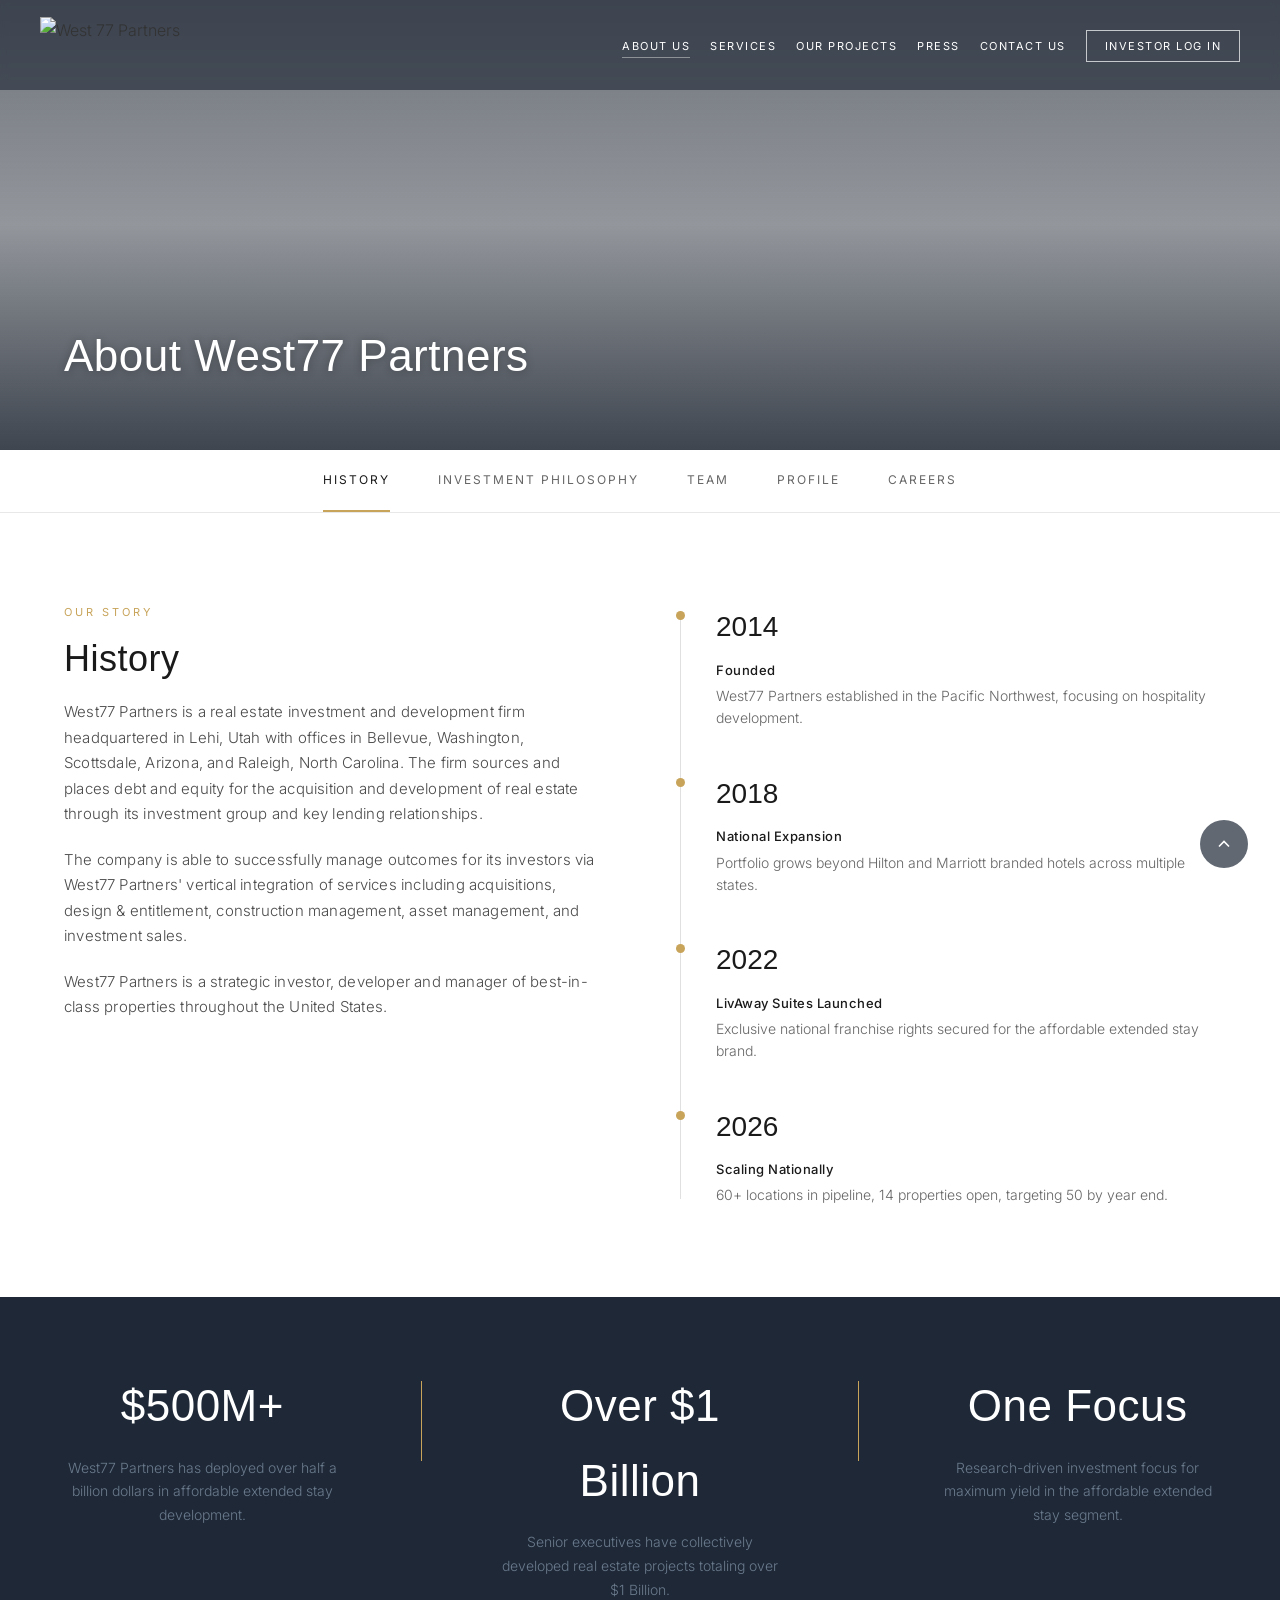
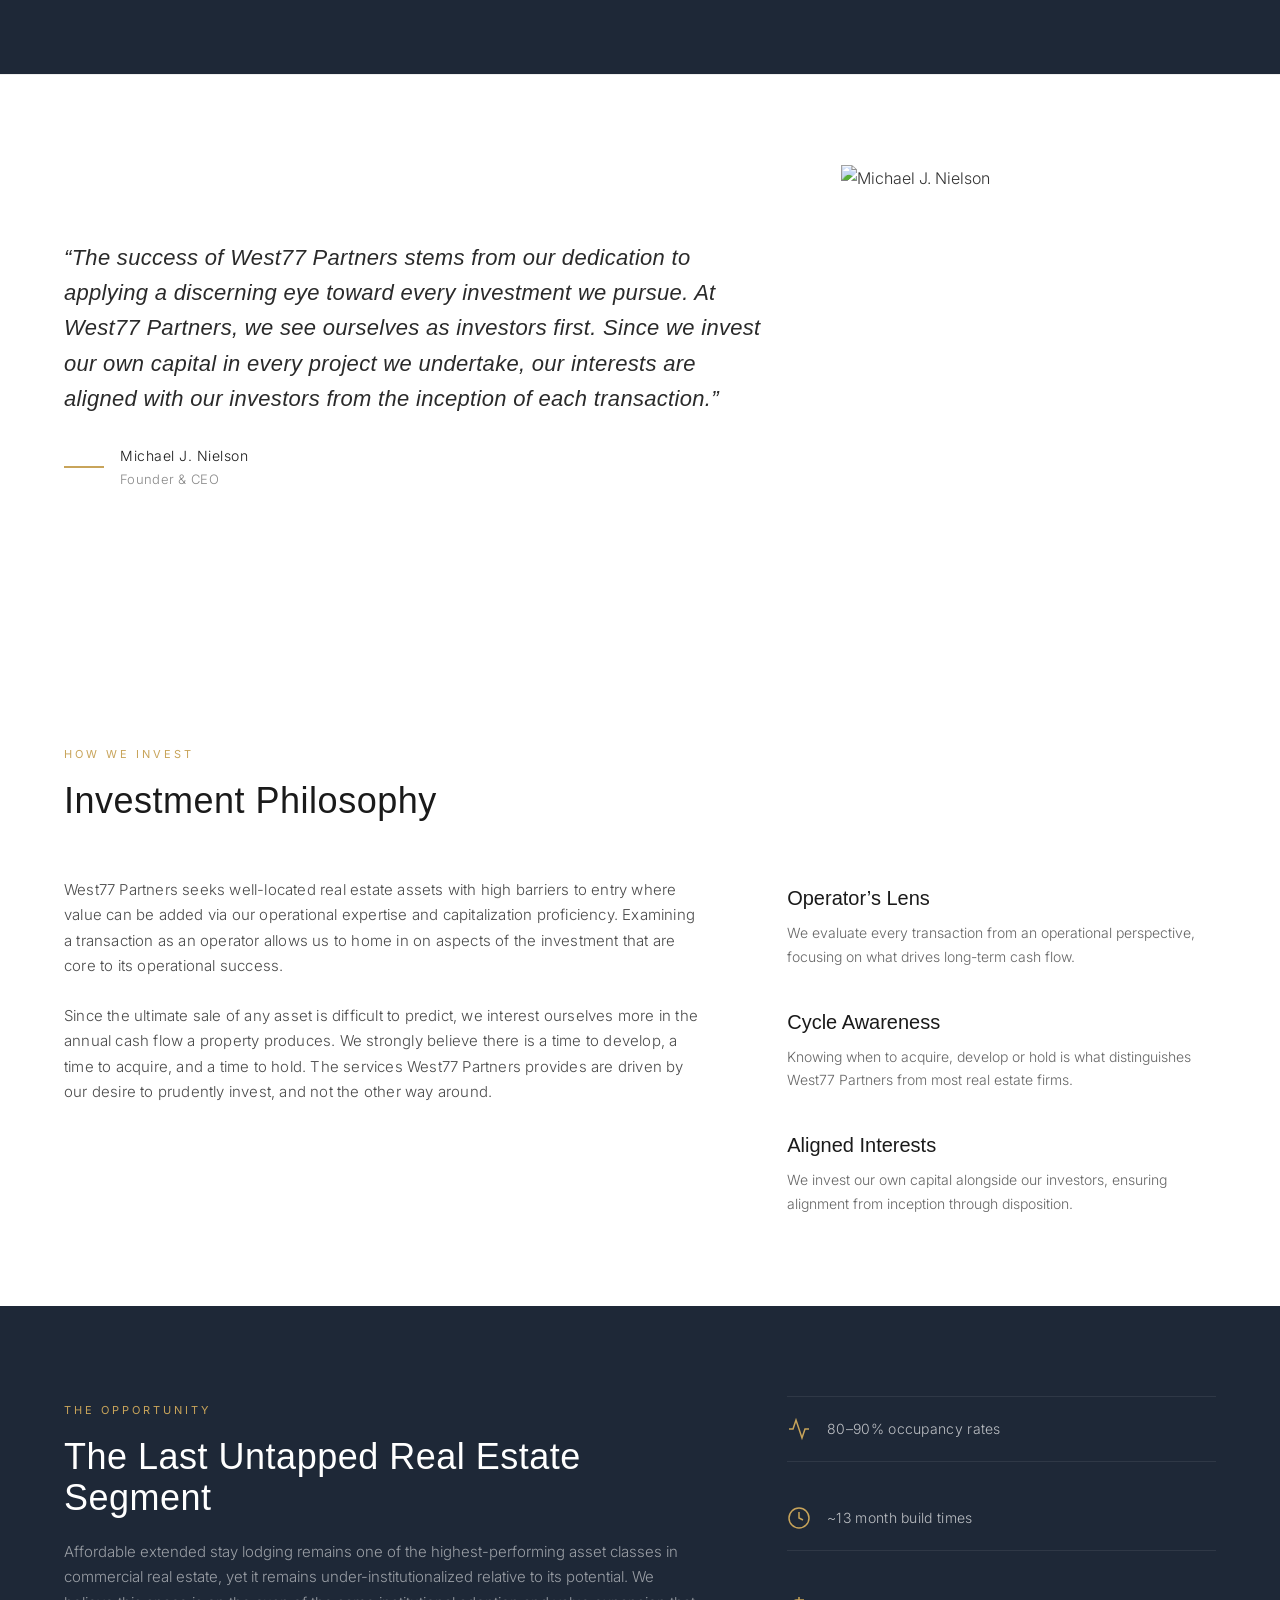
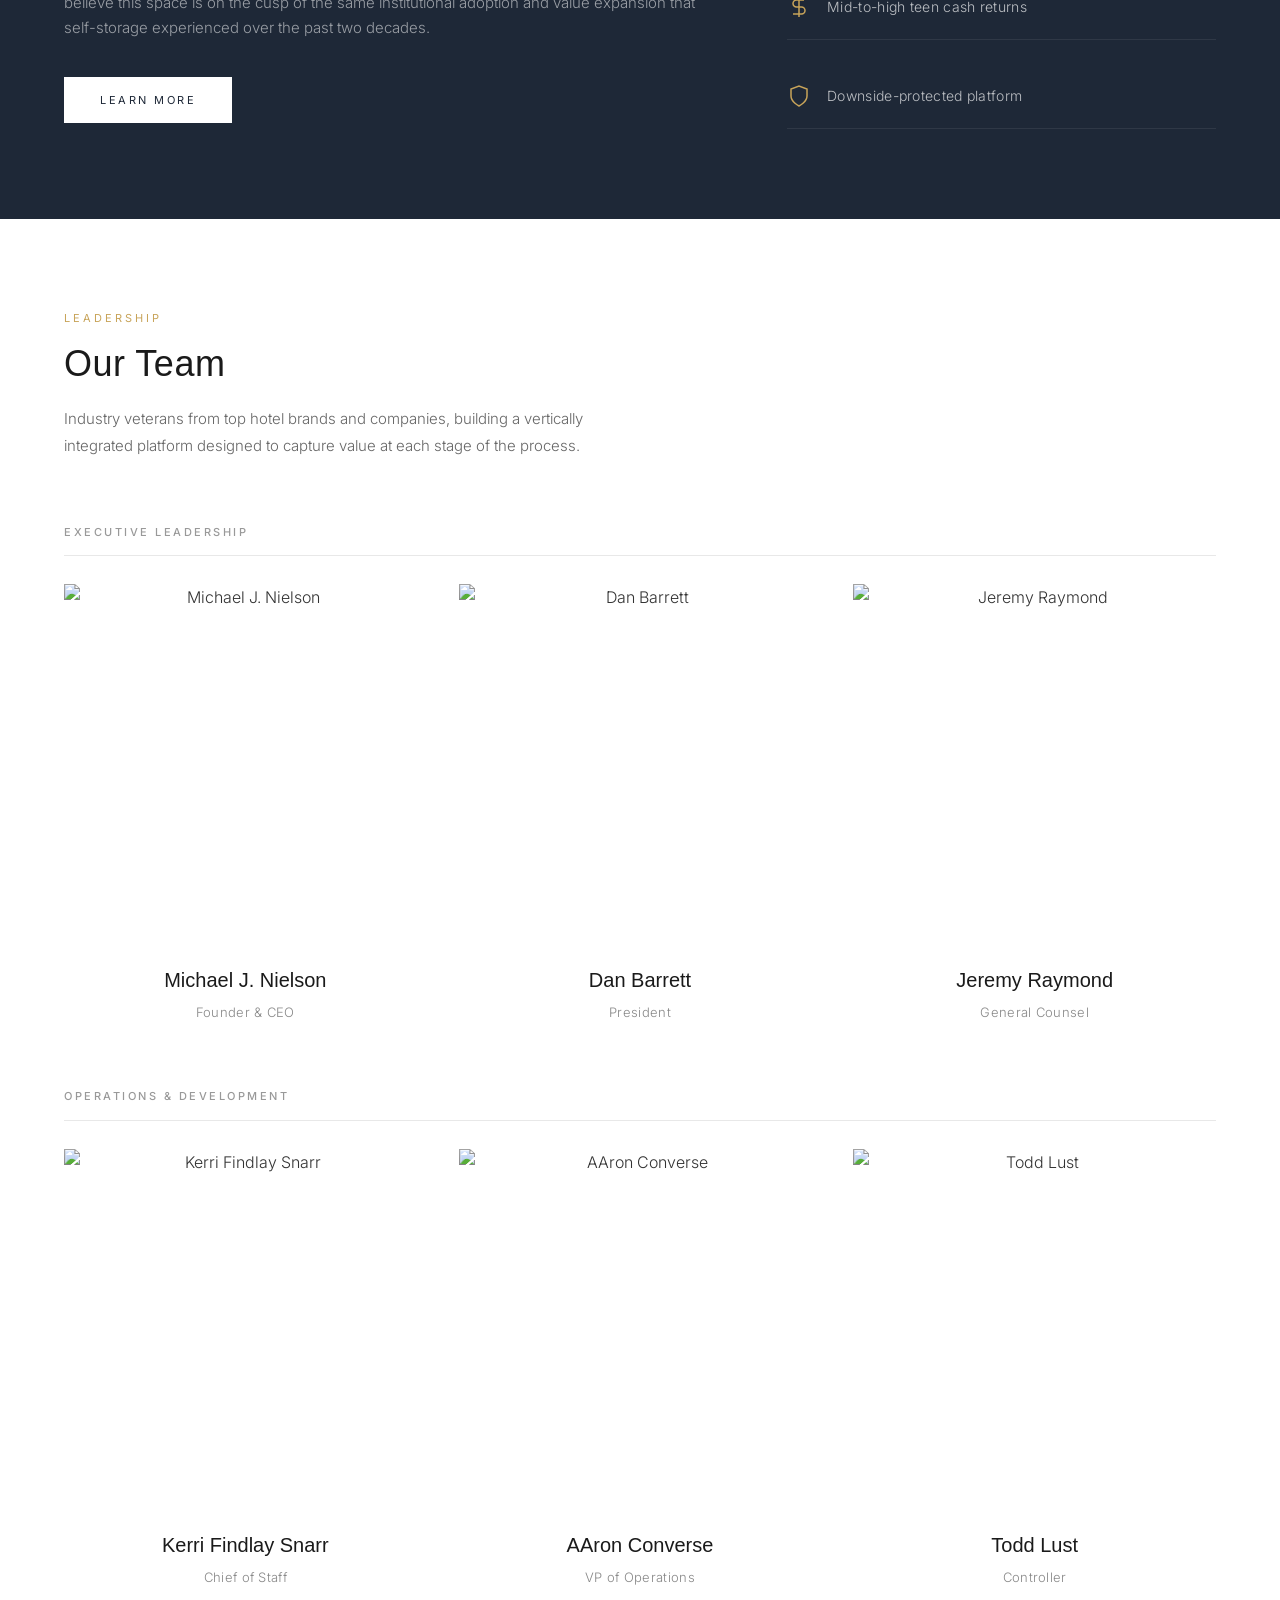
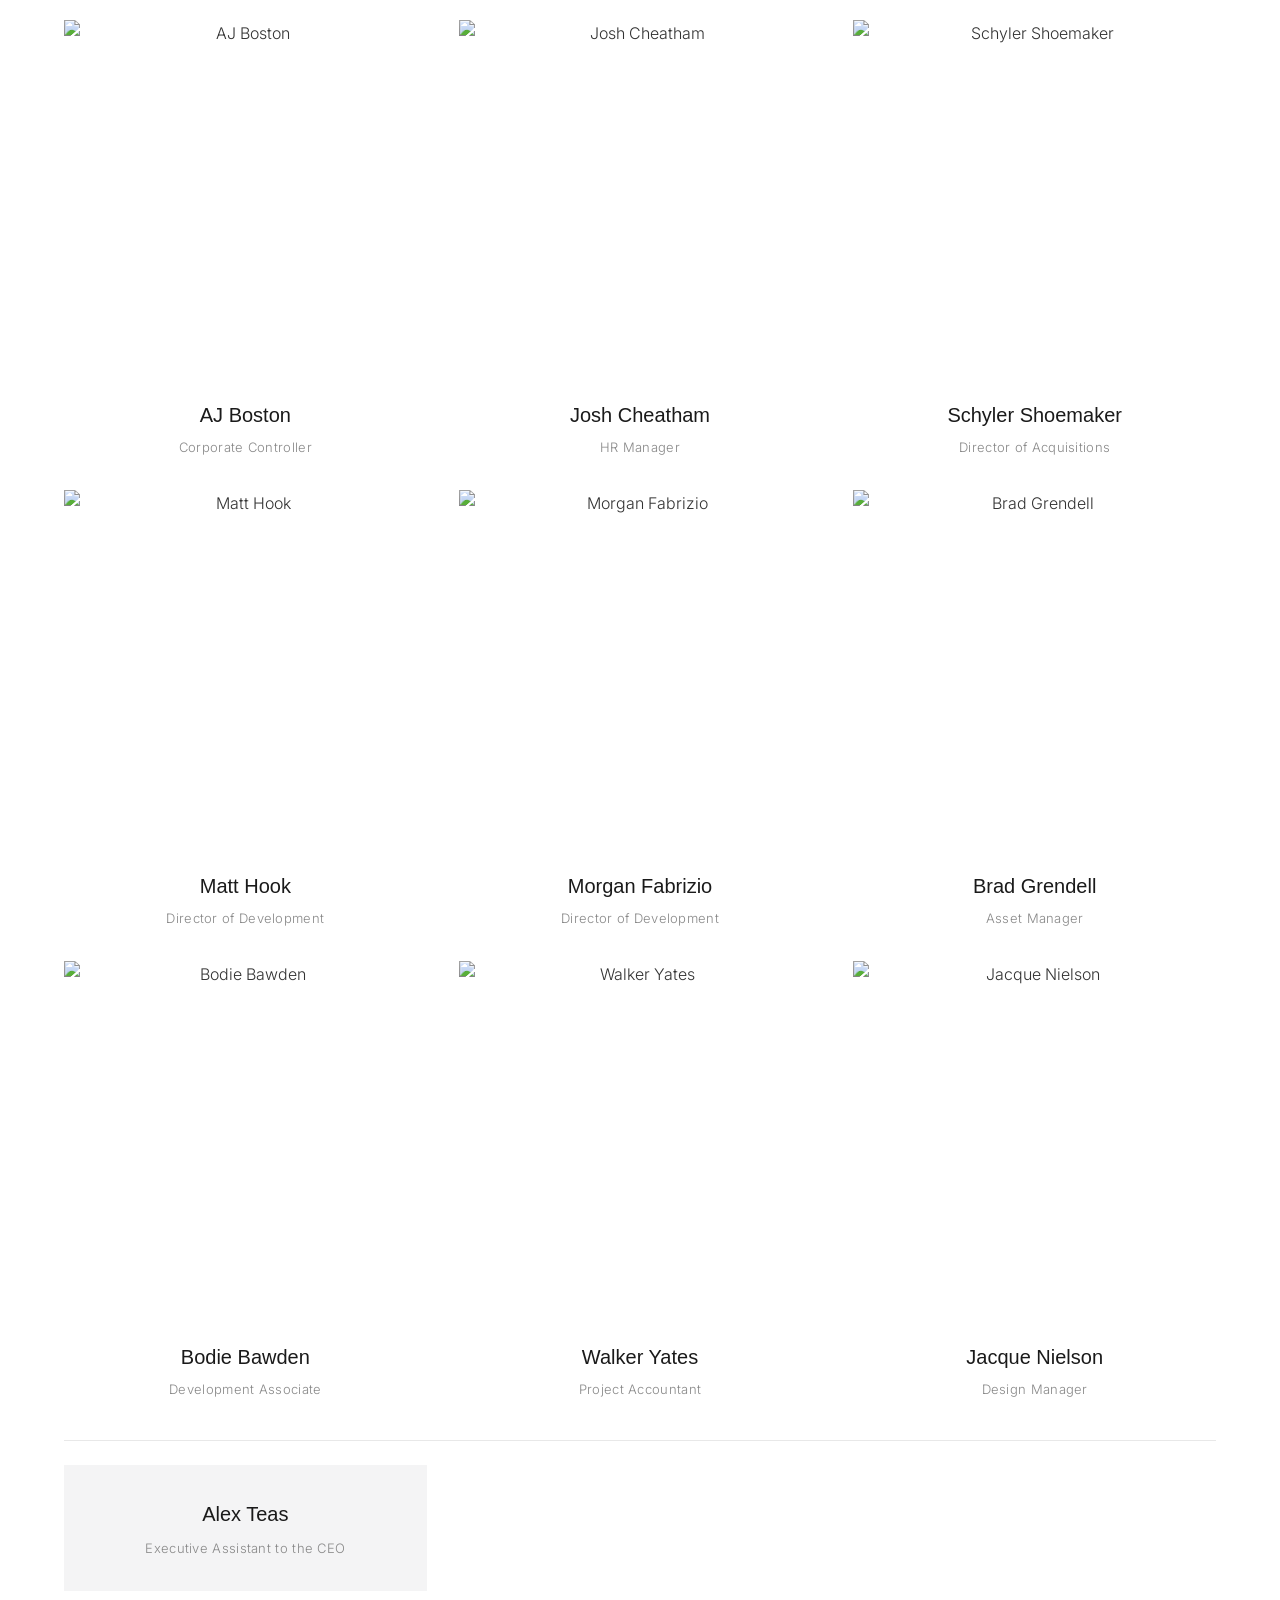
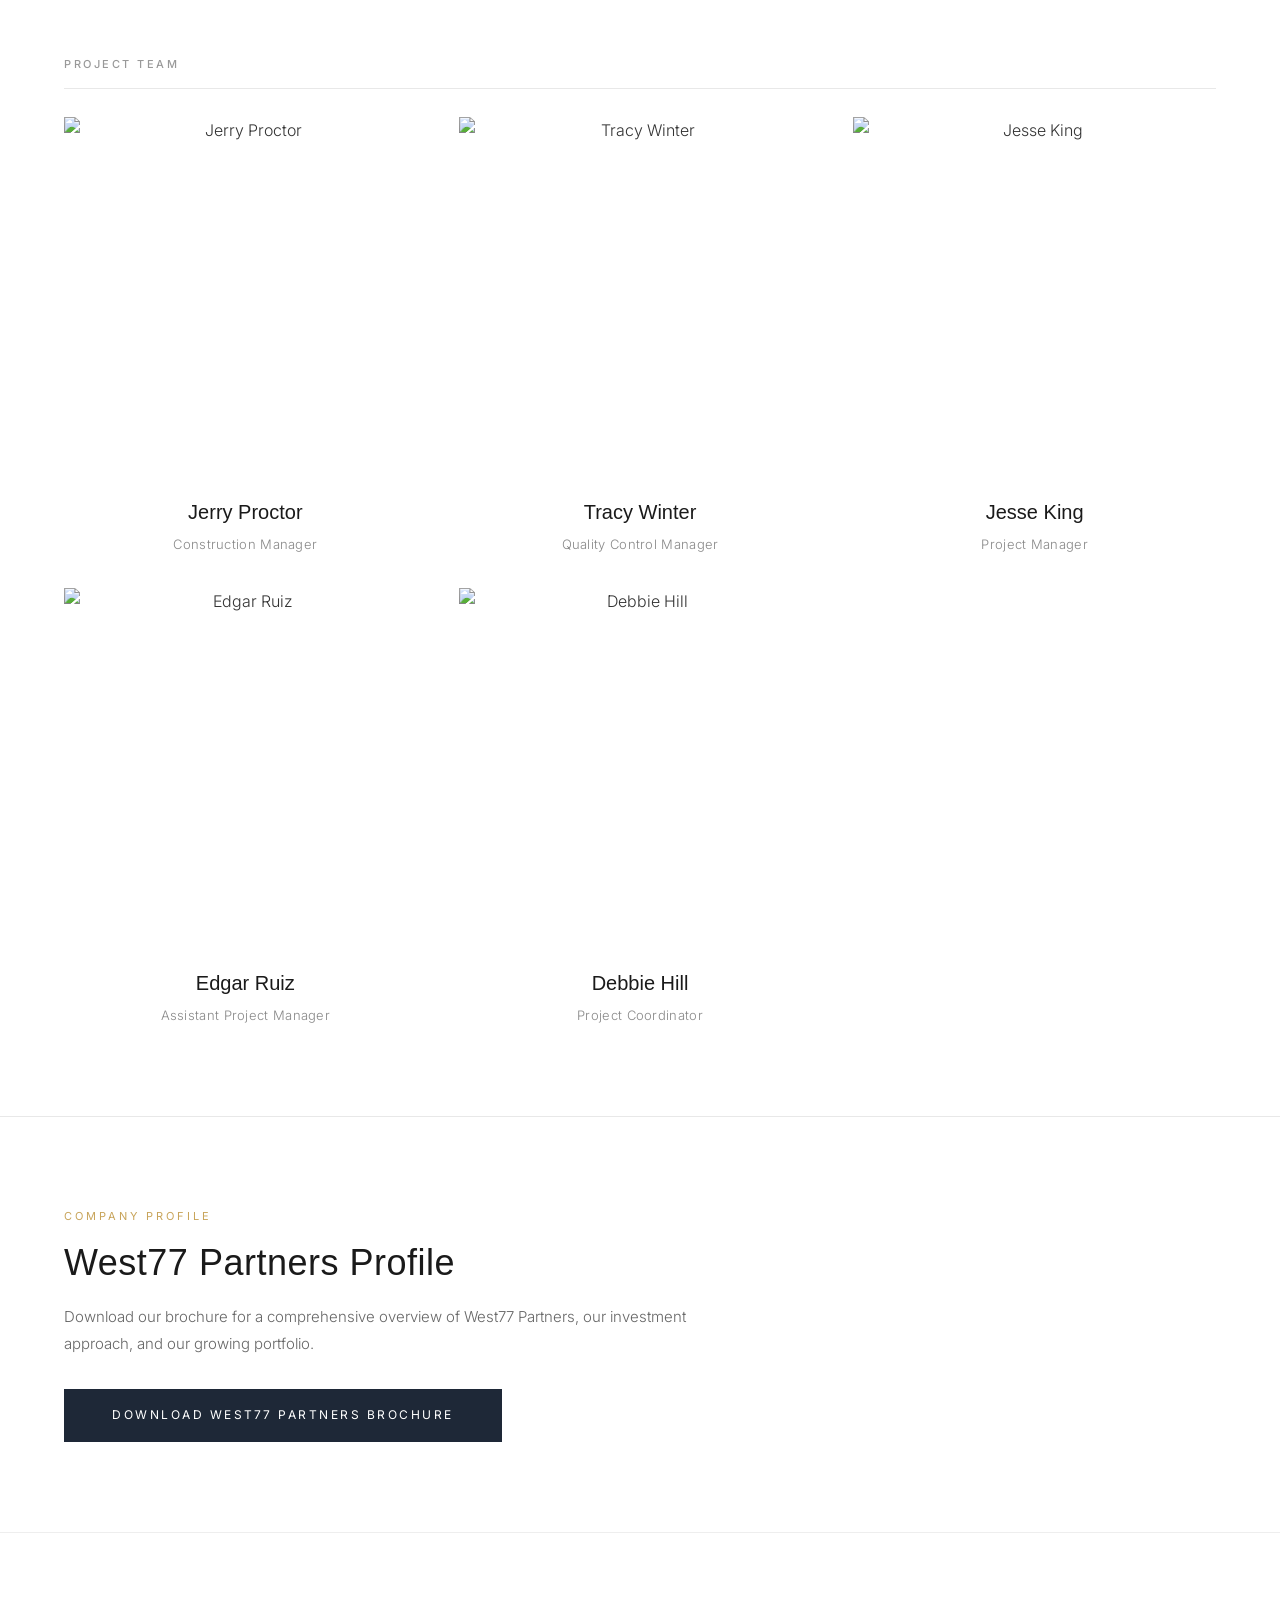
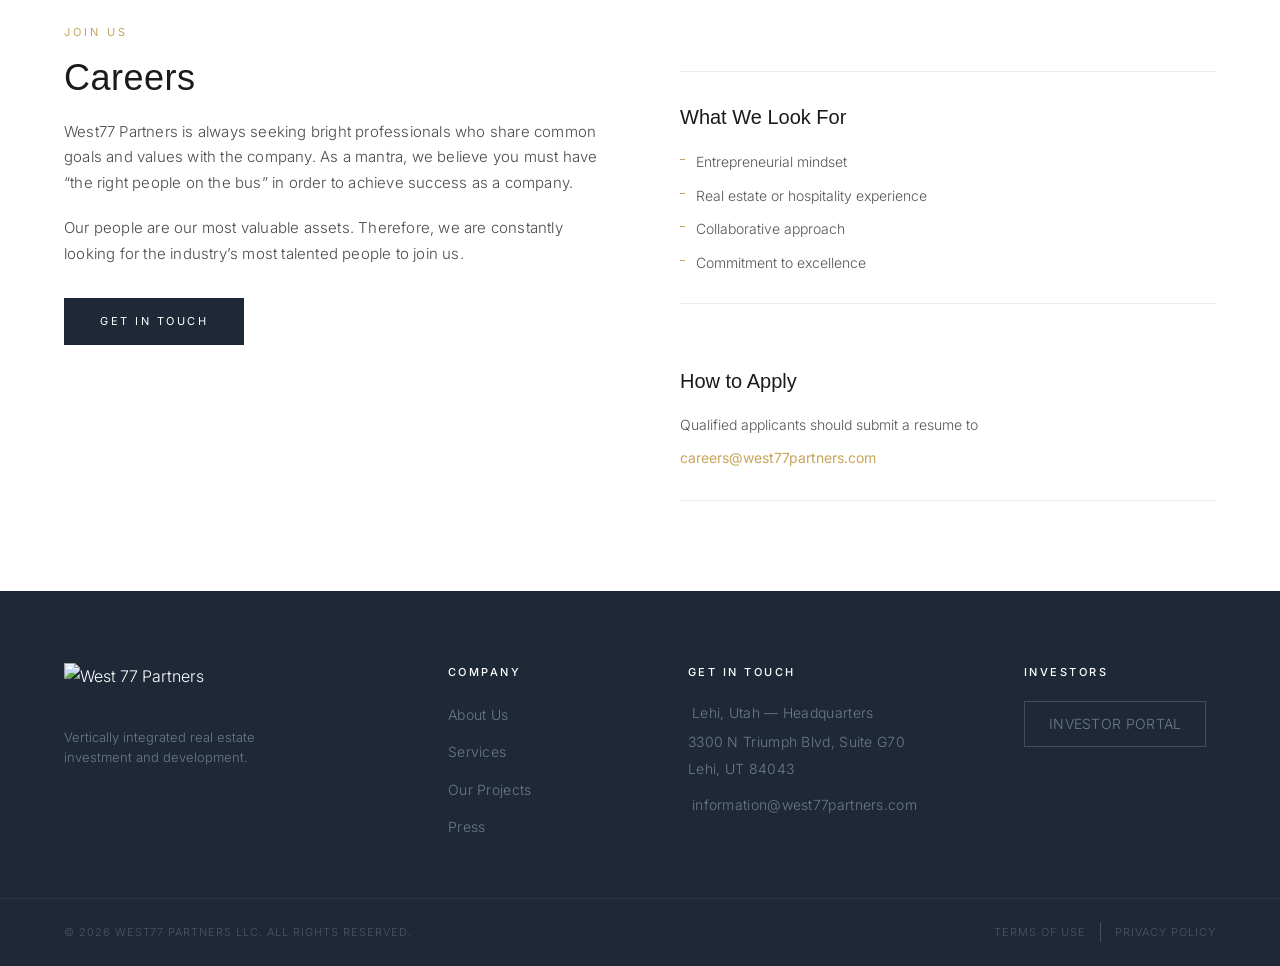
==== commit 4c4d33ca: "Reorder About page team: move Bodie and Walker after Brad, AAron after Kerri Co-Authored-By: Claude " ====
--- a/about.html
+++ b/about.html
@@ -285,16 +285,16 @@
             <p class="team-card__role">Chief of Staff</p>
           </div>
           <div class="team-card reveal-item">
+            <img src="https://res.cloudinary.com/ddfrakts6/image/upload/c_fill,g_face,w_600,h_600,q_auto,f_auto/AAron-Converse_mgwhkm.jpg" alt="AAron Converse" class="team-card__img">
+            <h4 class="team-card__name">AAron Converse</h4>
+            <p class="team-card__role">VP of Operations</p>
+          </div>
+          <div class="team-card reveal-item">
             <img src="https://res.cloudinary.com/ddfrakts6/image/upload/c_fill,g_face,w_600,h_600,q_auto,f_auto/Todd-Lust_fq4rqy.jpg" alt="Todd Lust" class="team-card__img">
             <h4 class="team-card__name">Todd Lust</h4>
             <p class="team-card__role">Controller</p>
           </div>
           <div class="team-card reveal-item">
-            <img src="https://res.cloudinary.com/ddfrakts6/image/upload/c_fill,g_face,w_600,h_600,q_auto,f_auto/AAron-Converse_mgwhkm.jpg" alt="AAron Converse" class="team-card__img">
-            <h4 class="team-card__name">AAron Converse</h4>
-            <p class="team-card__role">VP of Operations</p>
-          </div>
-          <div class="team-card reveal-item">
             <img src="https://res.cloudinary.com/ddfrakts6/image/upload/c_fill,g_face,w_600,h_600,q_auto,f_auto/26-0526West77-AJBoston0733---2_gsgkz3.jpg" alt="AJ Boston" class="team-card__img">
             <h4 class="team-card__name">AJ Boston</h4>
             <p class="team-card__role">Corporate Controller</p>
@@ -323,6 +323,16 @@
             <img src="https://res.cloudinary.com/ddfrakts6/image/upload/c_fill,g_face,w_600,h_600,q_auto,f_auto/26-0526West77-BradGrendell0768---2_vmyqlu.jpg" alt="Brad Grendell" class="team-card__img">
             <h4 class="team-card__name">Brad Grendell</h4>
             <p class="team-card__role">Asset Manager</p>
+          </div>
+          <div class="team-card reveal-item">
+            <img src="https://res.cloudinary.com/ddfrakts6/image/upload/c_fill,g_face,w_600,h_600,q_auto,f_auto/Bodie-Bawden_glgiog.jpg" alt="Bodie Bawden" class="team-card__img">
+            <h4 class="team-card__name">Bodie Bawden</h4>
+            <p class="team-card__role">Development Associate</p>
+          </div>
+          <div class="team-card reveal-item">
+            <img src="https://res.cloudinary.com/ddfrakts6/image/upload/c_fill,g_face,w_600,h_600,q_auto,f_auto/Walker-Yates_eh7xzt.jpg" alt="Walker Yates" class="team-card__img">
+            <h4 class="team-card__name">Walker Yates</h4>
+            <p class="team-card__role">Project Accountant</p>
           </div>
           <div class="team-card reveal-item">
             <img src="https://res.cloudinary.com/ddfrakts6/image/upload/c_fill,g_face,w_600,h_600,q_auto,f_auto/Jacque-Nielson_wt7lkn.jpg" alt="Jacque Nielson" class="team-card__img">
@@ -357,11 +367,6 @@
             <p class="team-card__role">Quality Control Manager</p>
           </div>
           <div class="team-card reveal-item">
-            <img src="https://res.cloudinary.com/ddfrakts6/image/upload/c_fill,g_face,w_600,h_600,q_auto,f_auto/Walker-Yates_eh7xzt.jpg" alt="Walker Yates" class="team-card__img">
-            <h4 class="team-card__name">Walker Yates</h4>
-            <p class="team-card__role">Project Accountant</p>
-          </div>
-          <div class="team-card reveal-item">
             <img src="https://res.cloudinary.com/ddfrakts6/image/upload/c_fill,g_face,w_600,h_600,q_auto,f_auto/Jesse-King_dzft5k.jpg" alt="Jesse King" class="team-card__img">
             <h4 class="team-card__name">Jesse King</h4>
             <p class="team-card__role">Project Manager</p>
@@ -375,11 +380,6 @@
             <img src="https://res.cloudinary.com/ddfrakts6/image/upload/c_fill,g_face,w_600,h_600,q_auto,f_auto/Debbie-Hill_x3t73e.jpg" alt="Debbie Hill" class="team-card__img">
             <h4 class="team-card__name">Debbie Hill</h4>
             <p class="team-card__role">Project Coordinator</p>
-          </div>
-          <div class="team-card reveal-item">
-            <img src="https://res.cloudinary.com/ddfrakts6/image/upload/c_fill,g_face,w_600,h_600,q_auto,f_auto/Bodie-Bawden_glgiog.jpg" alt="Bodie Bawden" class="team-card__img">
-            <h4 class="team-card__name">Bodie Bawden</h4>
-            <p class="team-card__role">Development Associate</p>
           </div>
         </div>
       </div>
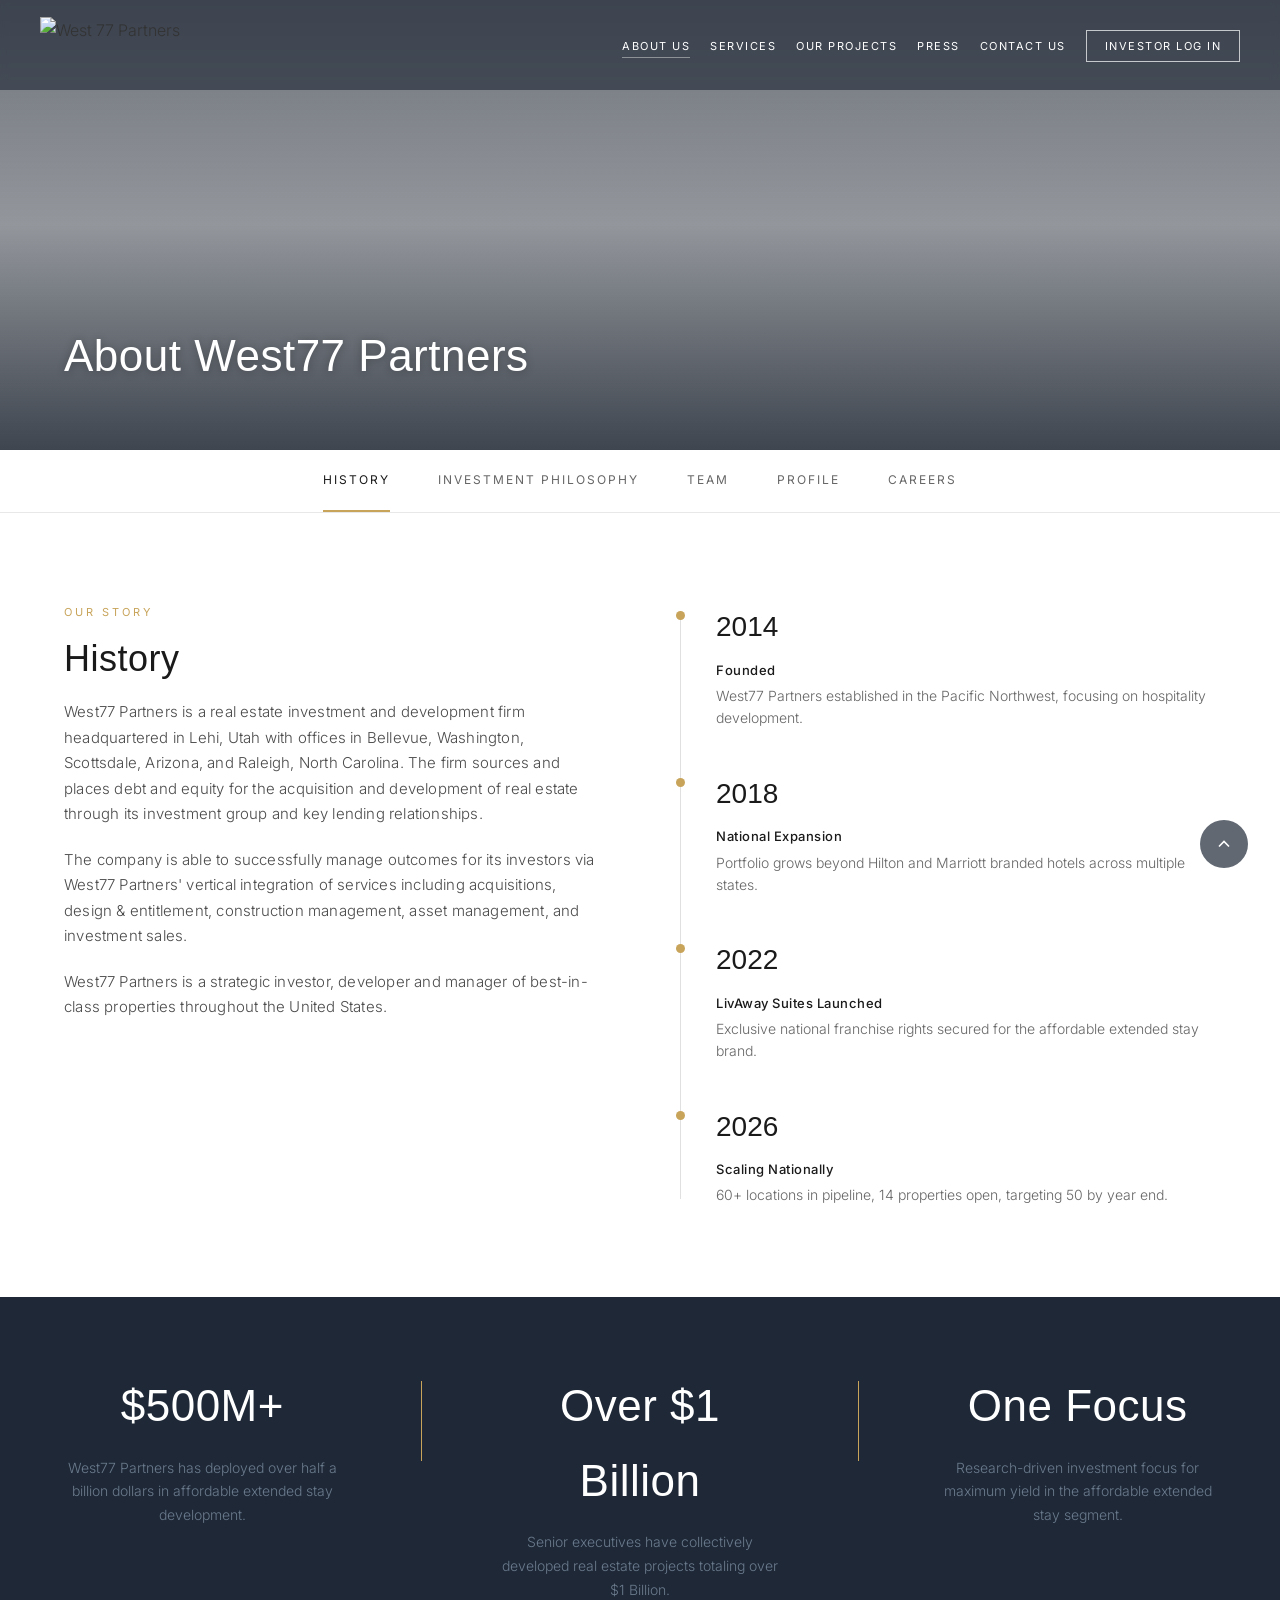
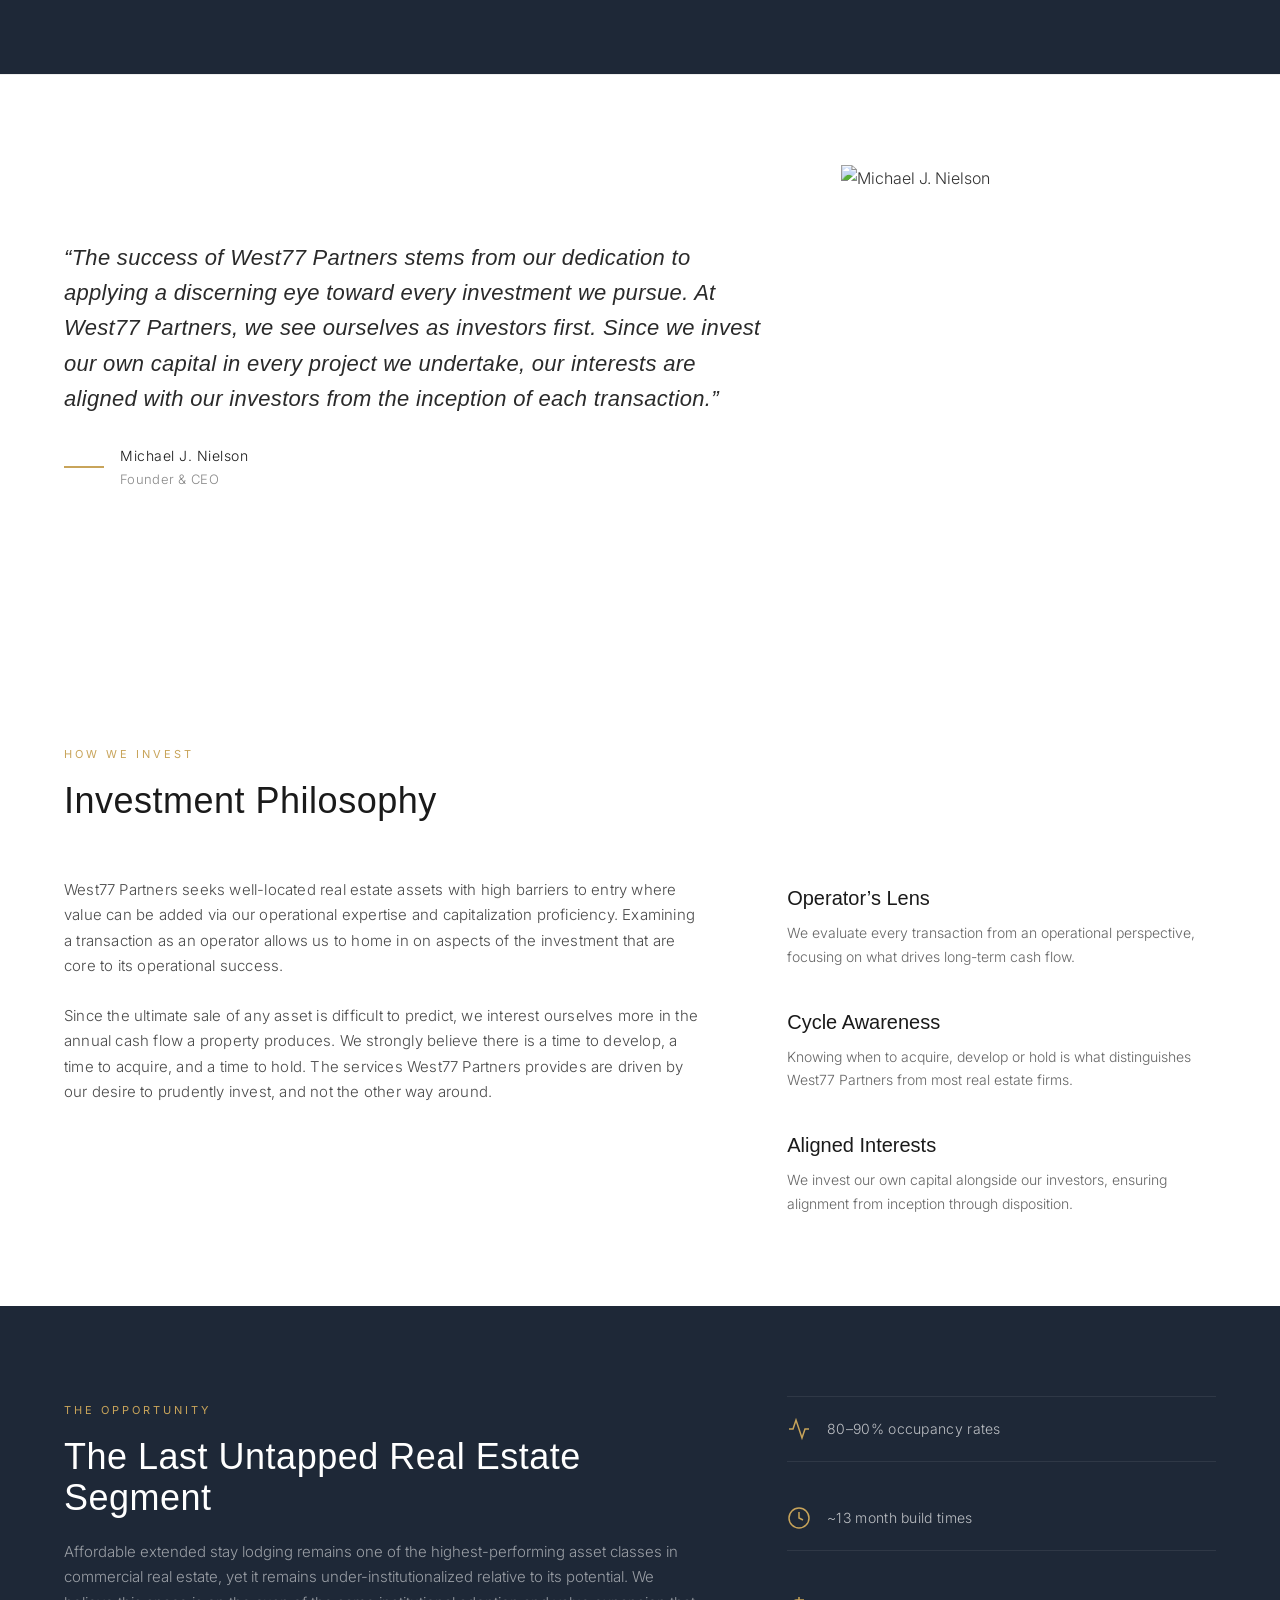
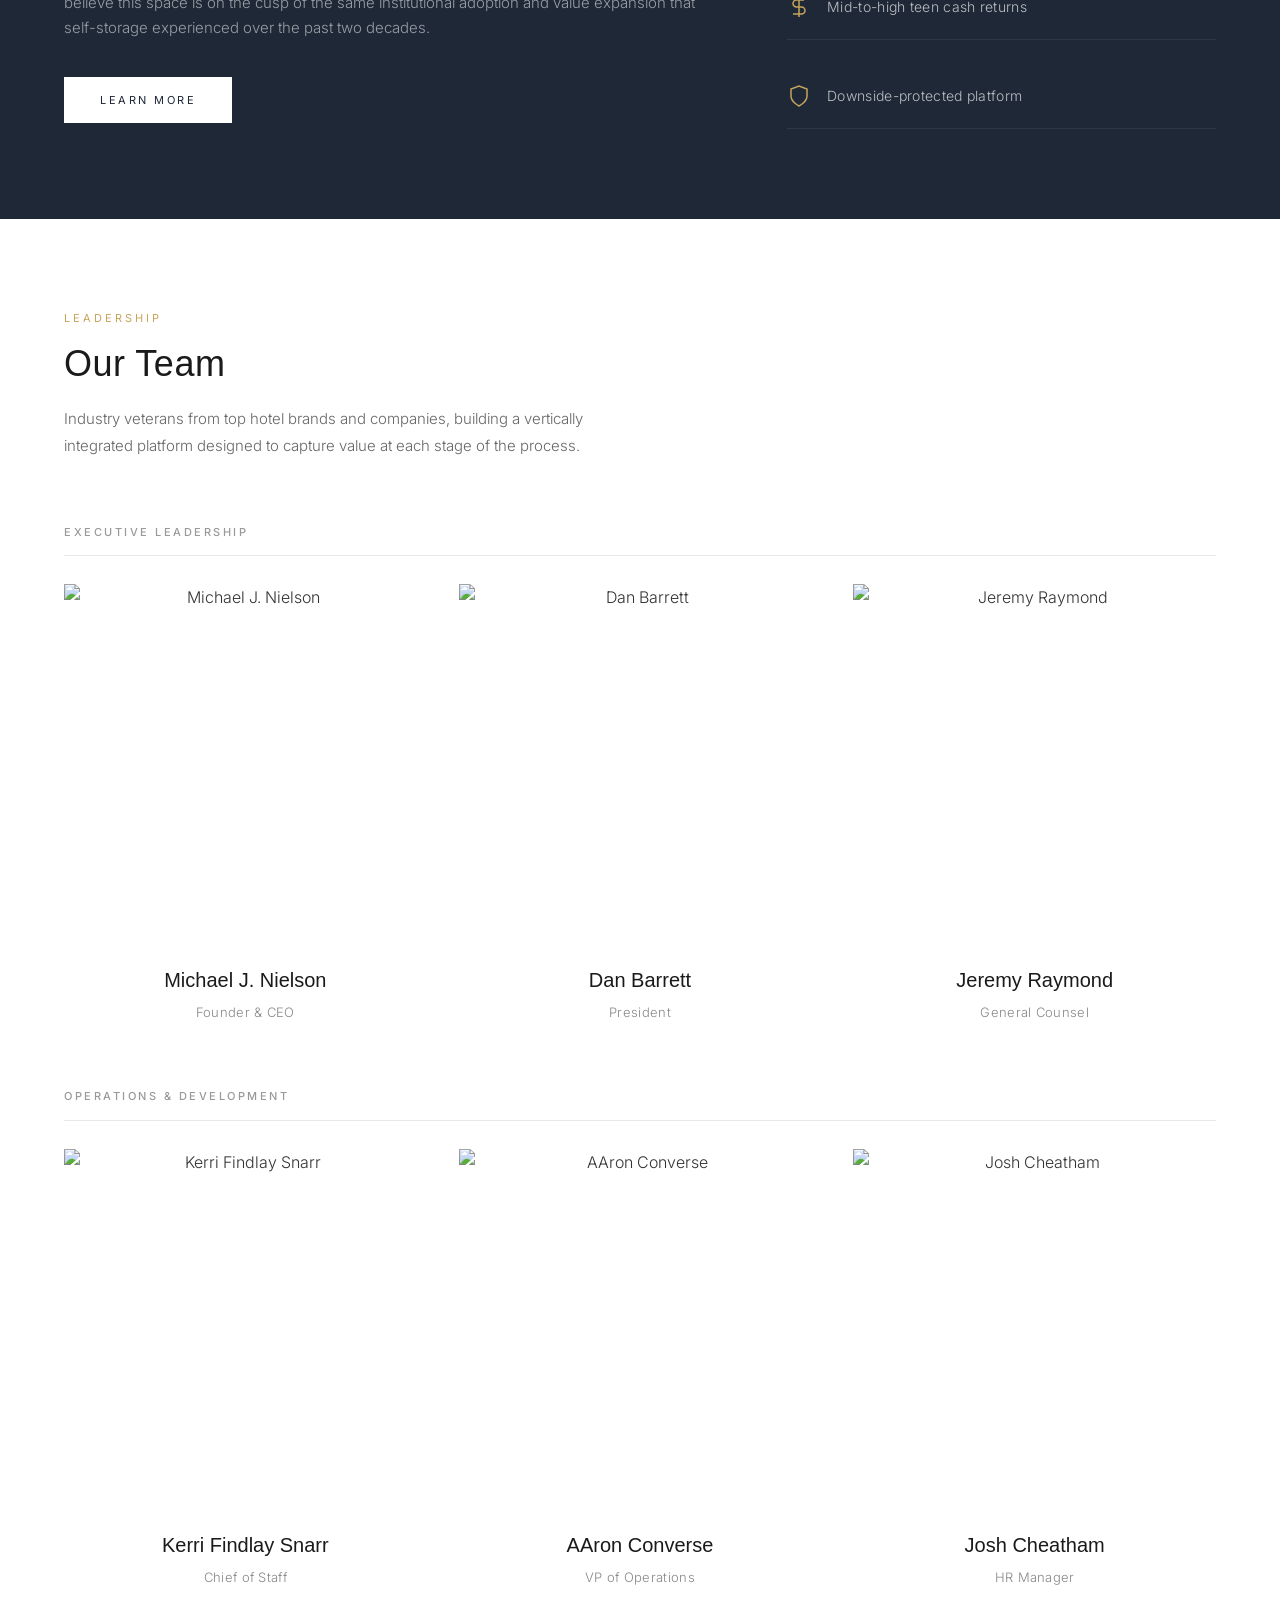
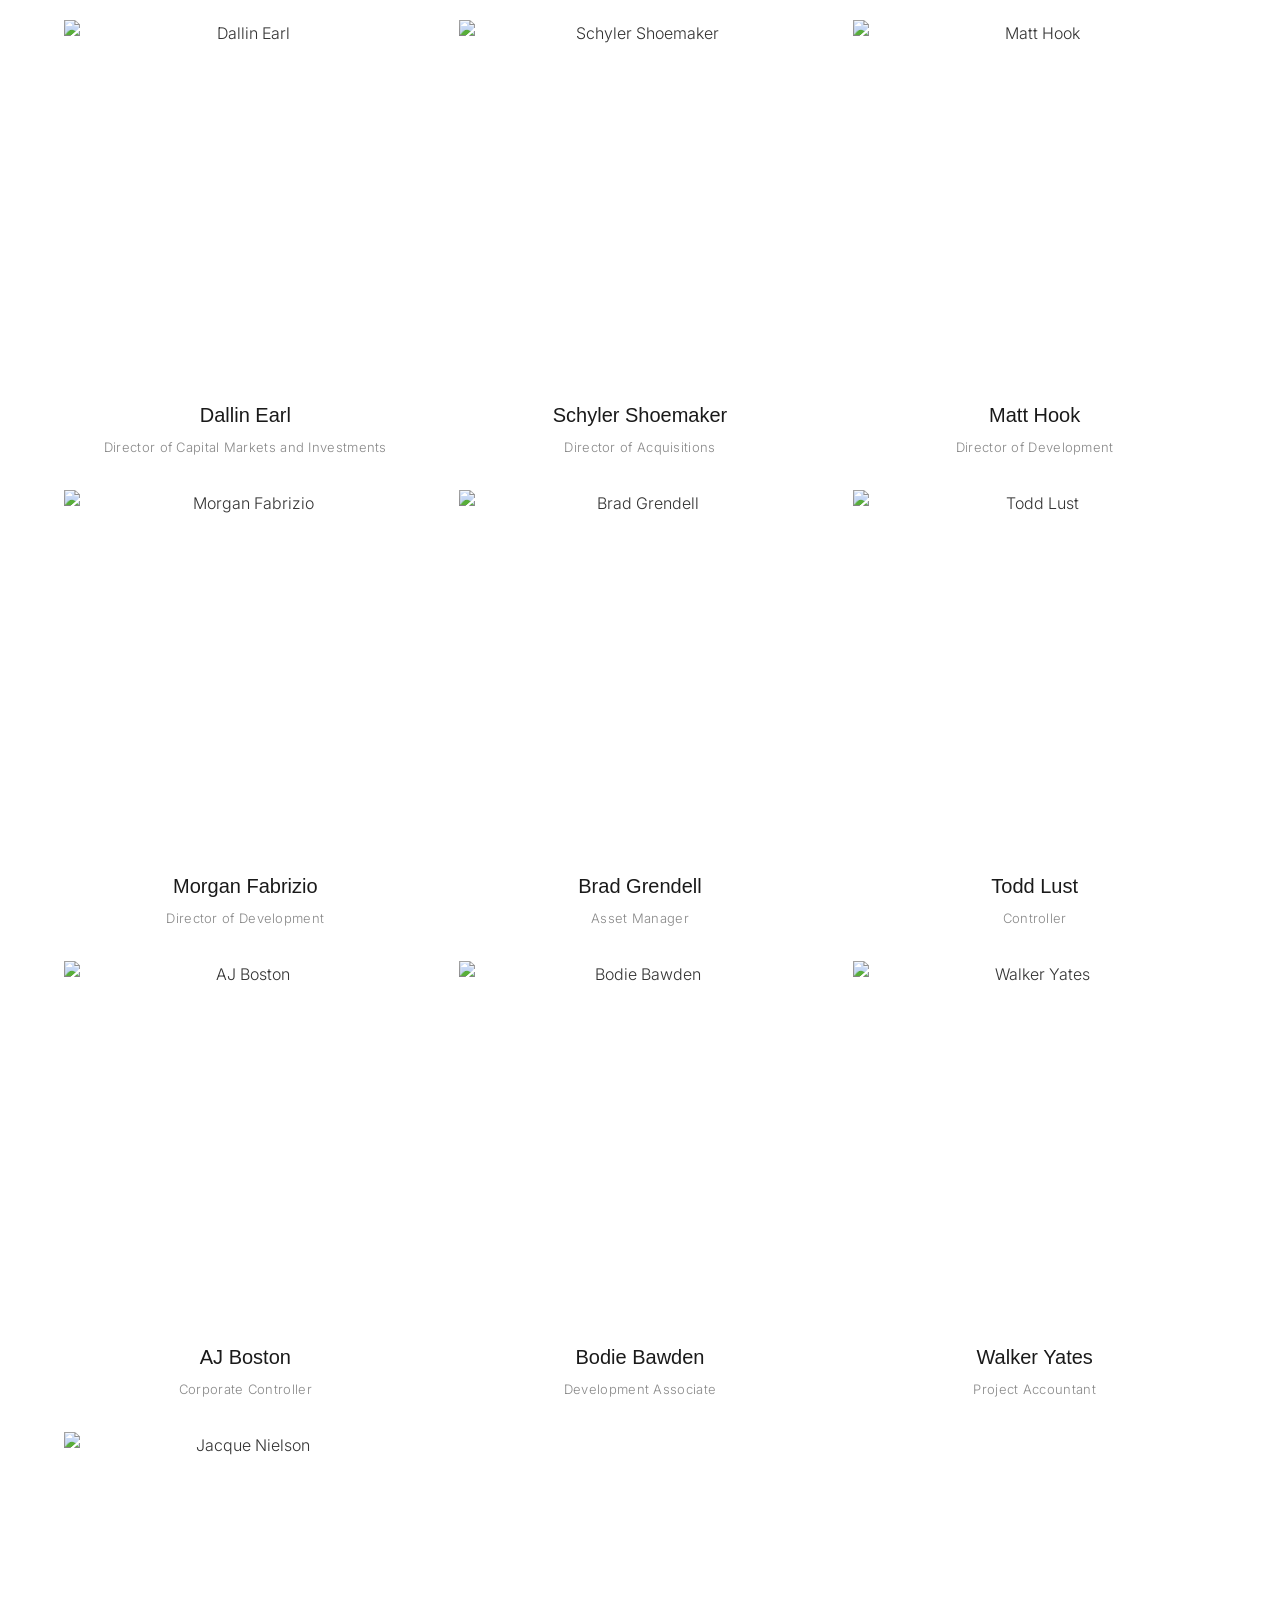
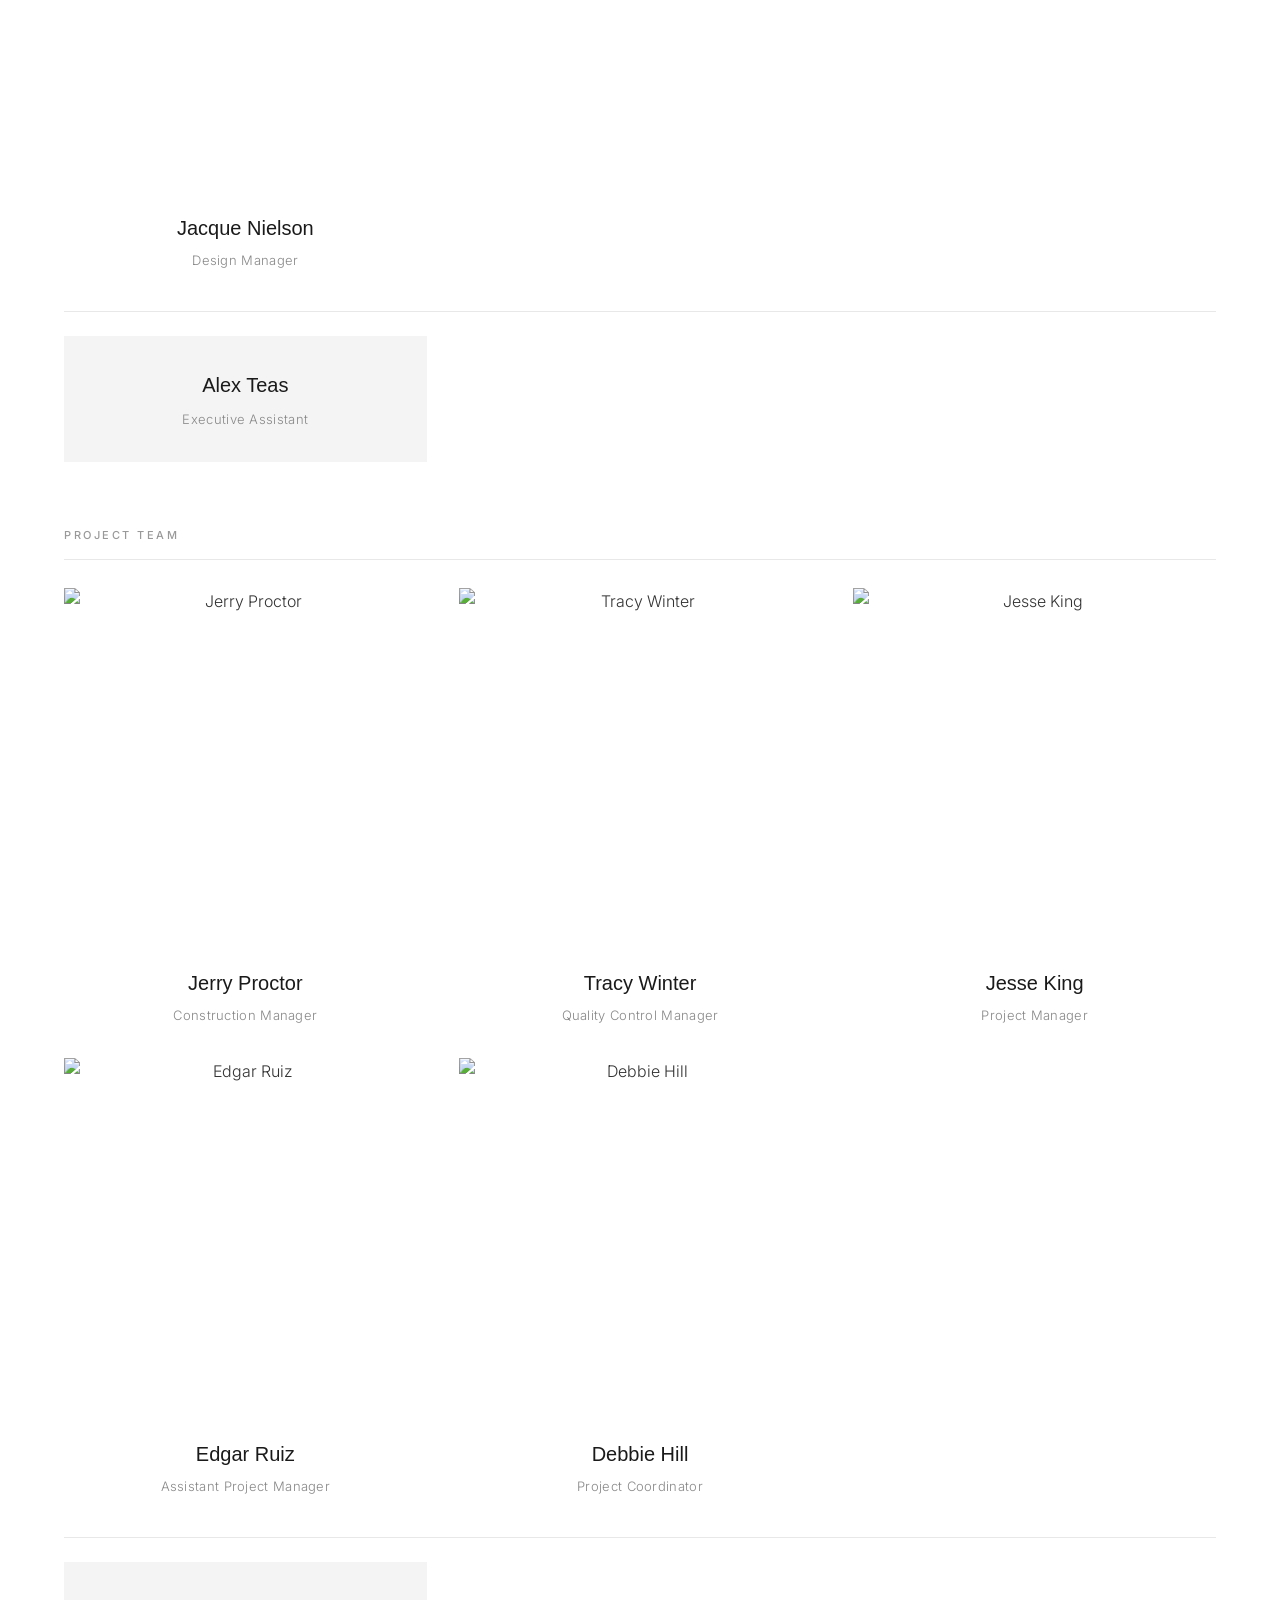
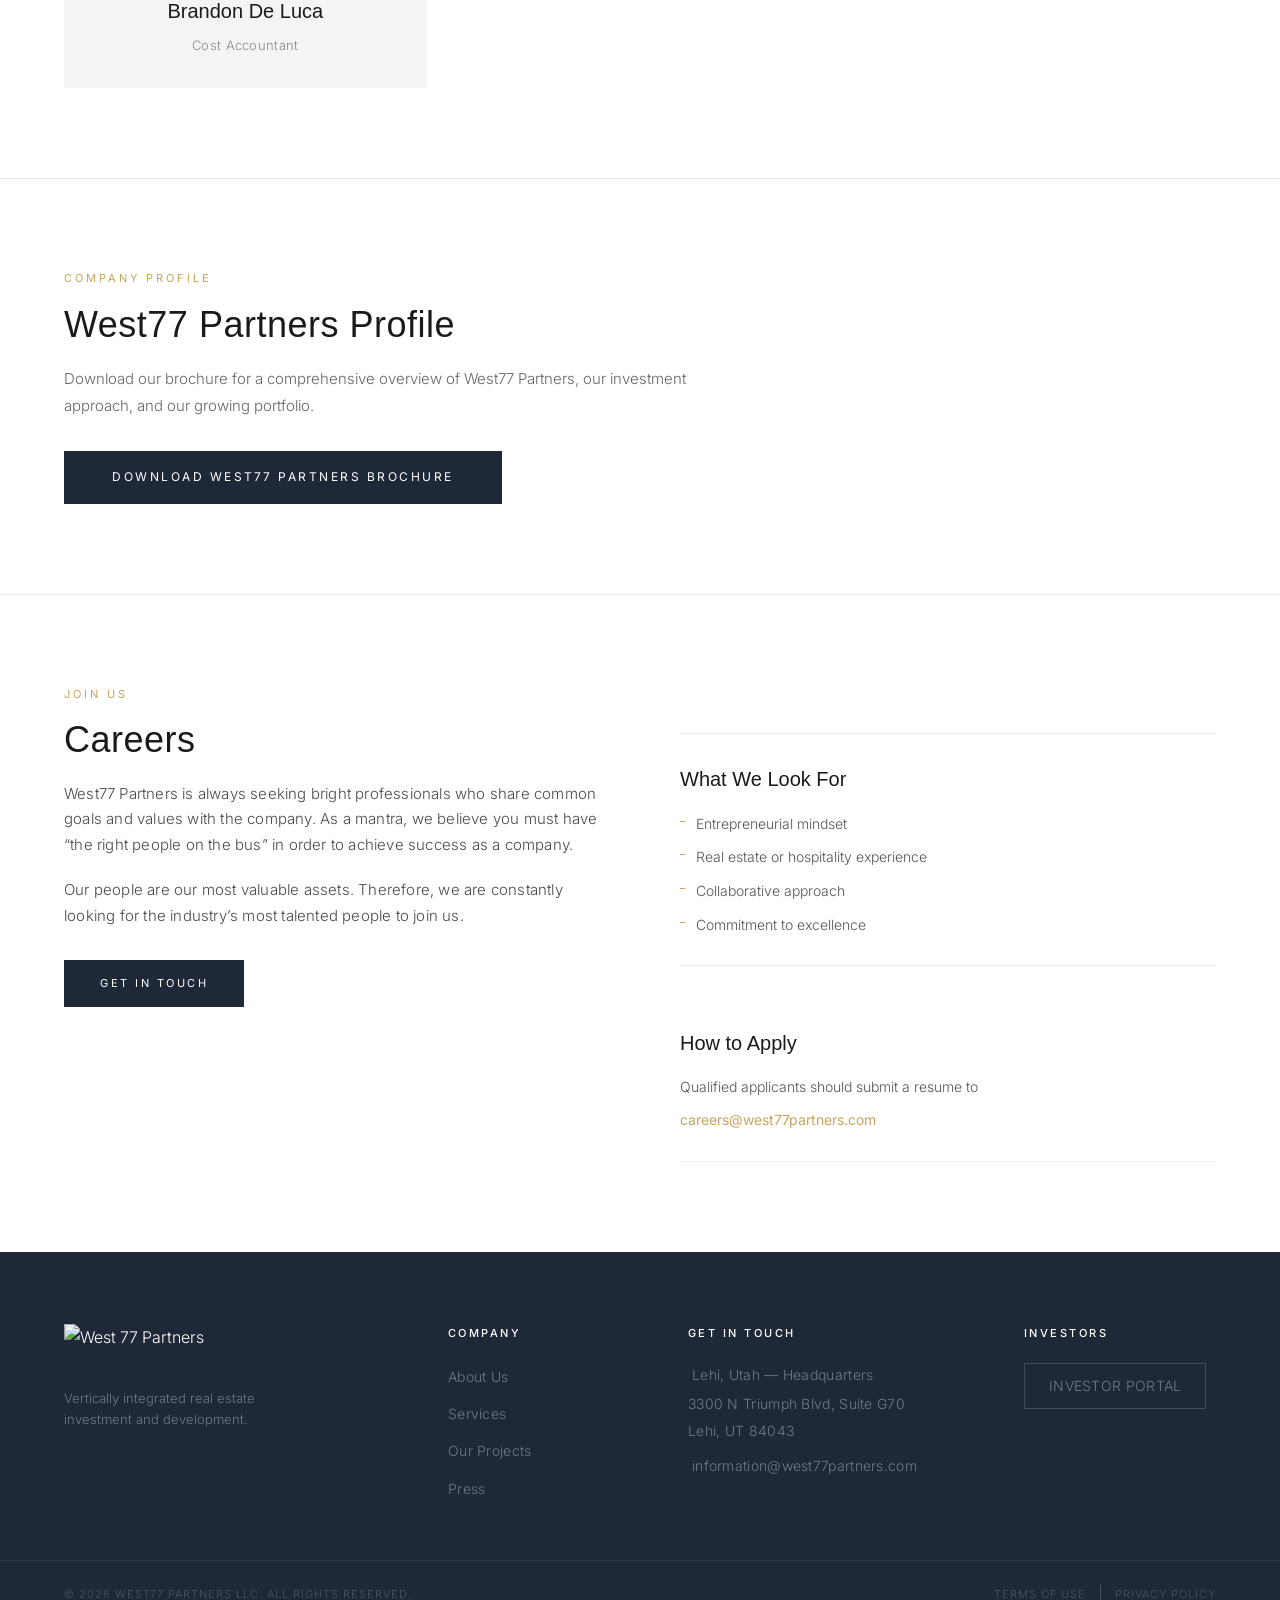
==== commit 720b6775: "Add Dallin Earl and Brandon De Luca, reorder team, update Alex Teas title Co-Authored-By: Claude Opu" ====
--- a/about.html
+++ b/about.html
@@ -290,6 +290,36 @@
             <p class="team-card__role">VP of Operations</p>
           </div>
           <div class="team-card reveal-item">
+            <img src="https://res.cloudinary.com/ddfrakts6/image/upload/c_fill,g_face,w_600,h_600,q_auto,f_auto/v1774979302/25-1008West77-JoshCheatham0697-Edit-Edit-2_kk8nfm.jpg" alt="Josh Cheatham" class="team-card__img">
+            <h4 class="team-card__name">Josh Cheatham</h4>
+            <p class="team-card__role">HR Manager</p>
+          </div>
+          <div class="team-card reveal-item">
+            <img src="https://res.cloudinary.com/ddfrakts6/image/upload/c_fill,g_face,w_600,h_600,q_auto,f_auto/26-0526West77-DalinEarl0815---2_bhhdg0.jpg" alt="Dallin Earl" class="team-card__img">
+            <h4 class="team-card__name">Dallin Earl</h4>
+            <p class="team-card__role">Director of Capital Markets and Investments</p>
+          </div>
+          <div class="team-card reveal-item">
+            <img src="https://res.cloudinary.com/ddfrakts6/image/upload/c_crop,x_130,y_110,w_1470,h_1470/c_fill,w_600,h_600,q_auto,f_auto/Schyler_-_Headshot_Update_iwu3c7.jpg" alt="Schyler Shoemaker" class="team-card__img">
+            <h4 class="team-card__name">Schyler Shoemaker</h4>
+            <p class="team-card__role">Director of Acquisitions</p>
+          </div>
+          <div class="team-card reveal-item">
+            <img src="https://res.cloudinary.com/ddfrakts6/image/upload/c_fill,g_face,w_600,h_600,q_auto,f_auto/Matt-Hook_emfj6j.jpg" alt="Matt Hook" class="team-card__img">
+            <h4 class="team-card__name">Matt Hook</h4>
+            <p class="team-card__role">Director of Development</p>
+          </div>
+          <div class="team-card reveal-item">
+            <img src="https://res.cloudinary.com/ddfrakts6/image/upload/c_fill,g_face,w_600,h_600,q_auto,f_auto/v1774979303/25-1008West77-MorganFabizio0663-Edit-2_bqfgad.jpg" alt="Morgan Fabrizio" class="team-card__img">
+            <h4 class="team-card__name">Morgan Fabrizio</h4>
+            <p class="team-card__role">Director of Development</p>
+          </div>
+          <div class="team-card reveal-item">
+            <img src="https://res.cloudinary.com/ddfrakts6/image/upload/c_fill,g_face,w_600,h_600,q_auto,f_auto/26-0526West77-BradGrendell0768---2_vmyqlu.jpg" alt="Brad Grendell" class="team-card__img">
+            <h4 class="team-card__name">Brad Grendell</h4>
+            <p class="team-card__role">Asset Manager</p>
+          </div>
+          <div class="team-card reveal-item">
             <img src="https://res.cloudinary.com/ddfrakts6/image/upload/c_fill,g_face,w_600,h_600,q_auto,f_auto/Todd-Lust_fq4rqy.jpg" alt="Todd Lust" class="team-card__img">
             <h4 class="team-card__name">Todd Lust</h4>
             <p class="team-card__role">Controller</p>
@@ -298,31 +328,6 @@
             <img src="https://res.cloudinary.com/ddfrakts6/image/upload/c_fill,g_face,w_600,h_600,q_auto,f_auto/26-0526West77-AJBoston0733---2_gsgkz3.jpg" alt="AJ Boston" class="team-card__img">
             <h4 class="team-card__name">AJ Boston</h4>
             <p class="team-card__role">Corporate Controller</p>
-          </div>
-          <div class="team-card reveal-item">
-            <img src="https://res.cloudinary.com/ddfrakts6/image/upload/c_fill,g_face,w_600,h_600,q_auto,f_auto/v1774979302/25-1008West77-JoshCheatham0697-Edit-Edit-2_kk8nfm.jpg" alt="Josh Cheatham" class="team-card__img">
-            <h4 class="team-card__name">Josh Cheatham</h4>
-            <p class="team-card__role">HR Manager</p>
-          </div>
-          <div class="team-card reveal-item">
-            <img src="https://res.cloudinary.com/ddfrakts6/image/upload/c_crop,x_130,y_110,w_1470,h_1470/c_fill,w_600,h_600,q_auto,f_auto/Schyler_-_Headshot_Update_iwu3c7.jpg" alt="Schyler Shoemaker" class="team-card__img">
-            <h4 class="team-card__name">Schyler Shoemaker</h4>
-            <p class="team-card__role">Director of Acquisitions</p>
-          </div>
-          <div class="team-card reveal-item">
-            <img src="https://res.cloudinary.com/ddfrakts6/image/upload/c_fill,g_face,w_600,h_600,q_auto,f_auto/Matt-Hook_emfj6j.jpg" alt="Matt Hook" class="team-card__img">
-            <h4 class="team-card__name">Matt Hook</h4>
-            <p class="team-card__role">Director of Development</p>
-          </div>
-          <div class="team-card reveal-item">
-            <img src="https://res.cloudinary.com/ddfrakts6/image/upload/c_fill,g_face,w_600,h_600,q_auto,f_auto/v1774979303/25-1008West77-MorganFabizio0663-Edit-2_bqfgad.jpg" alt="Morgan Fabrizio" class="team-card__img">
-            <h4 class="team-card__name">Morgan Fabrizio</h4>
-            <p class="team-card__role">Director of Development</p>
-          </div>
-          <div class="team-card reveal-item">
-            <img src="https://res.cloudinary.com/ddfrakts6/image/upload/c_fill,g_face,w_600,h_600,q_auto,f_auto/26-0526West77-BradGrendell0768---2_vmyqlu.jpg" alt="Brad Grendell" class="team-card__img">
-            <h4 class="team-card__name">Brad Grendell</h4>
-            <p class="team-card__role">Asset Manager</p>
           </div>
           <div class="team-card reveal-item">
             <img src="https://res.cloudinary.com/ddfrakts6/image/upload/c_fill,g_face,w_600,h_600,q_auto,f_auto/Bodie-Bawden_glgiog.jpg" alt="Bodie Bawden" class="team-card__img">
@@ -345,7 +350,7 @@
             <div class="team-card team-card--text-only reveal-item">
               <div class="team-card__text-box">
                 <h4 class="team-card__name">Alex Teas</h4>
-                <p class="team-card__role">Executive Assistant to the CEO</p>
+                <p class="team-card__role">Executive Assistant</p>
               </div>
             </div>
           </div>
@@ -380,6 +385,16 @@
             <img src="https://res.cloudinary.com/ddfrakts6/image/upload/c_fill,g_face,w_600,h_600,q_auto,f_auto/Debbie-Hill_x3t73e.jpg" alt="Debbie Hill" class="team-card__img">
             <h4 class="team-card__name">Debbie Hill</h4>
             <p class="team-card__role">Project Coordinator</p>
+          </div>
+        </div>
+        <div class="team__subgroup">
+          <div class="team__grid team__grid--3 reveal-stagger">
+            <div class="team-card team-card--text-only reveal-item">
+              <div class="team-card__text-box">
+                <h4 class="team-card__name">Brandon De Luca</h4>
+                <p class="team-card__role">Cost Accountant</p>
+              </div>
+            </div>
           </div>
         </div>
       </div>
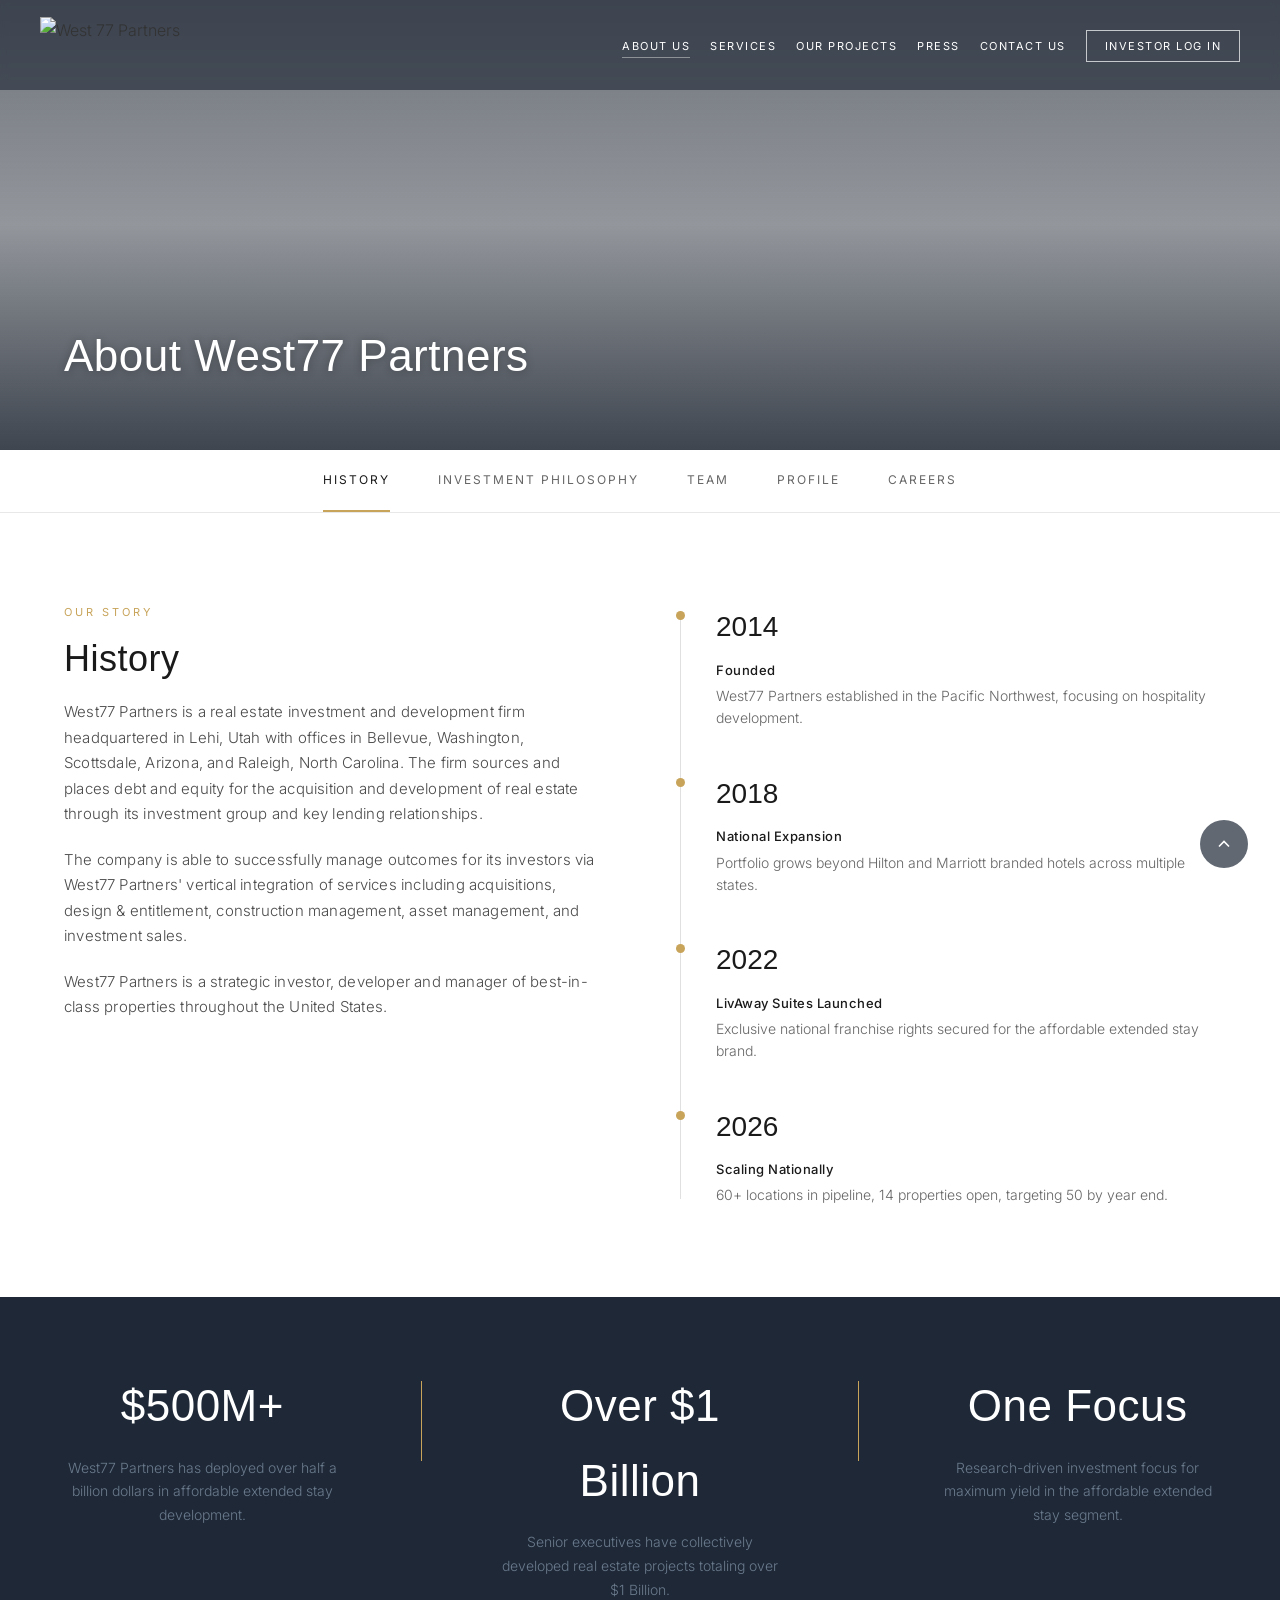
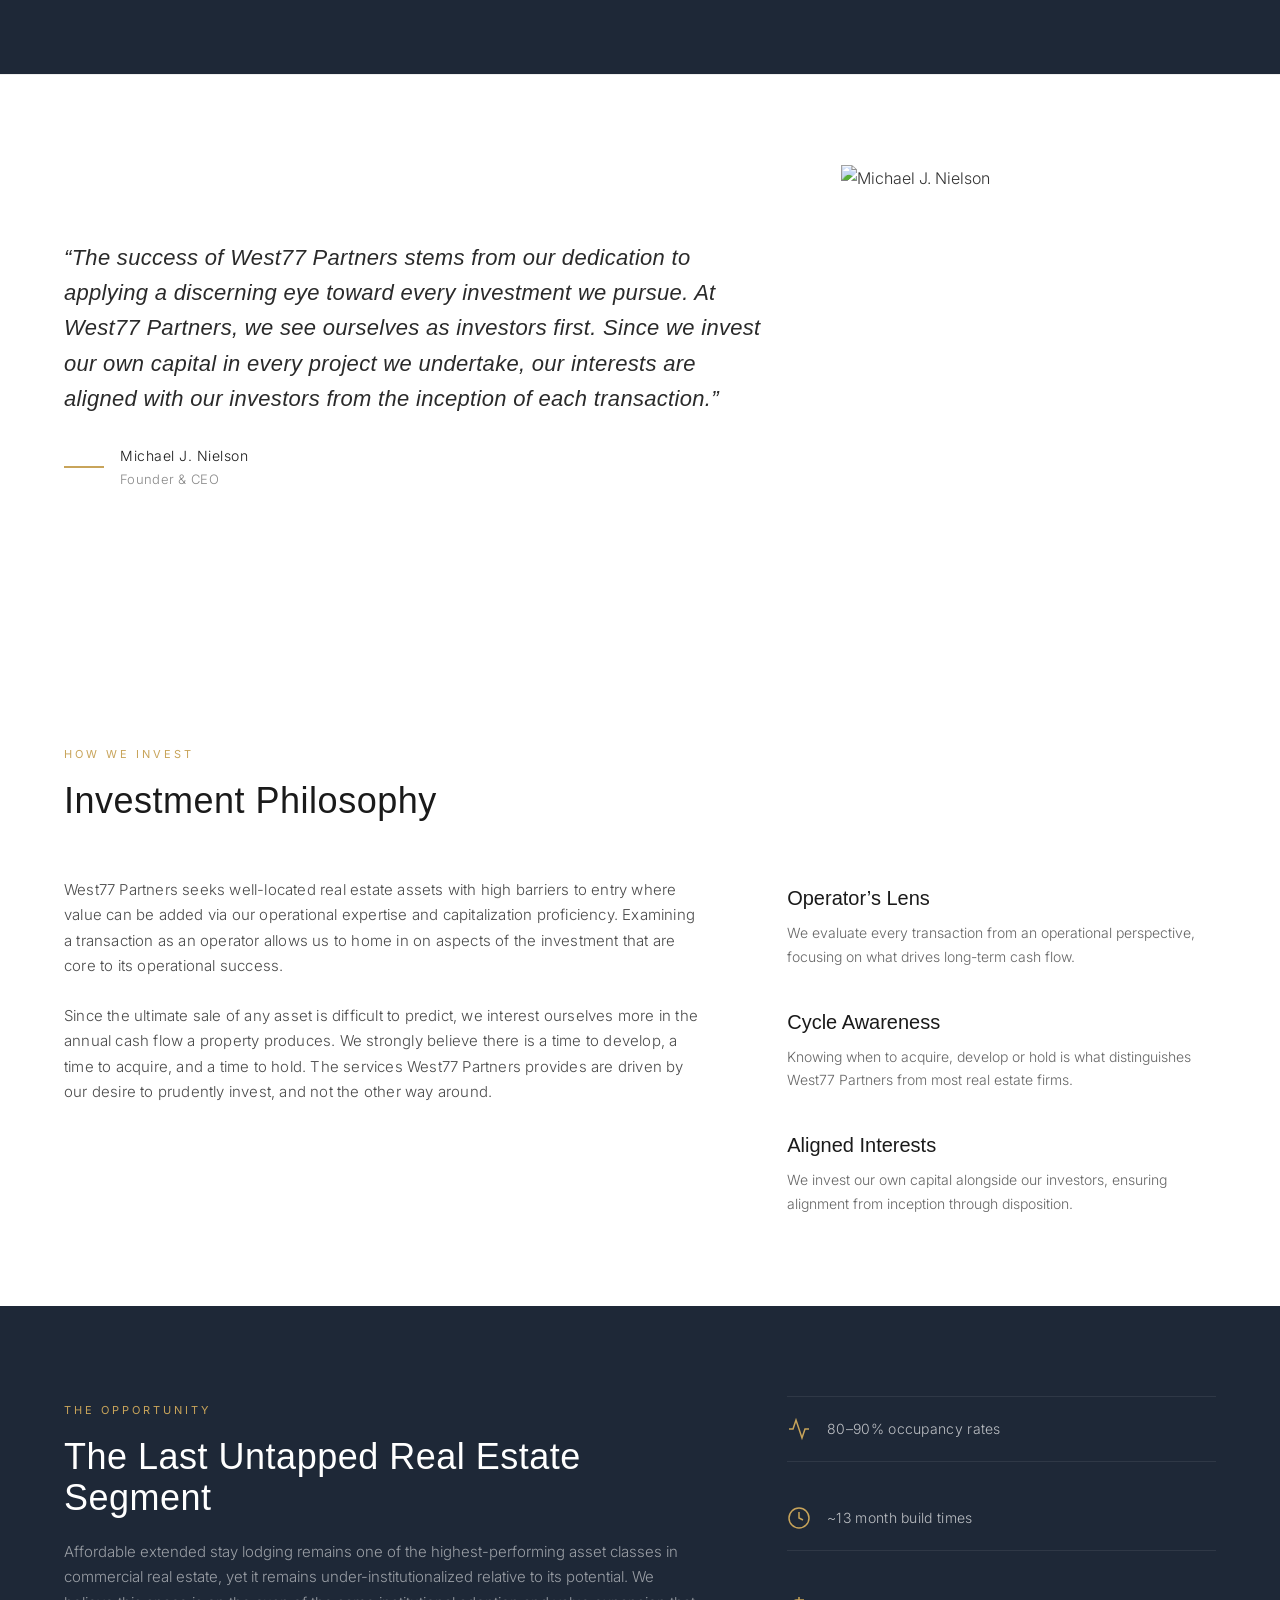
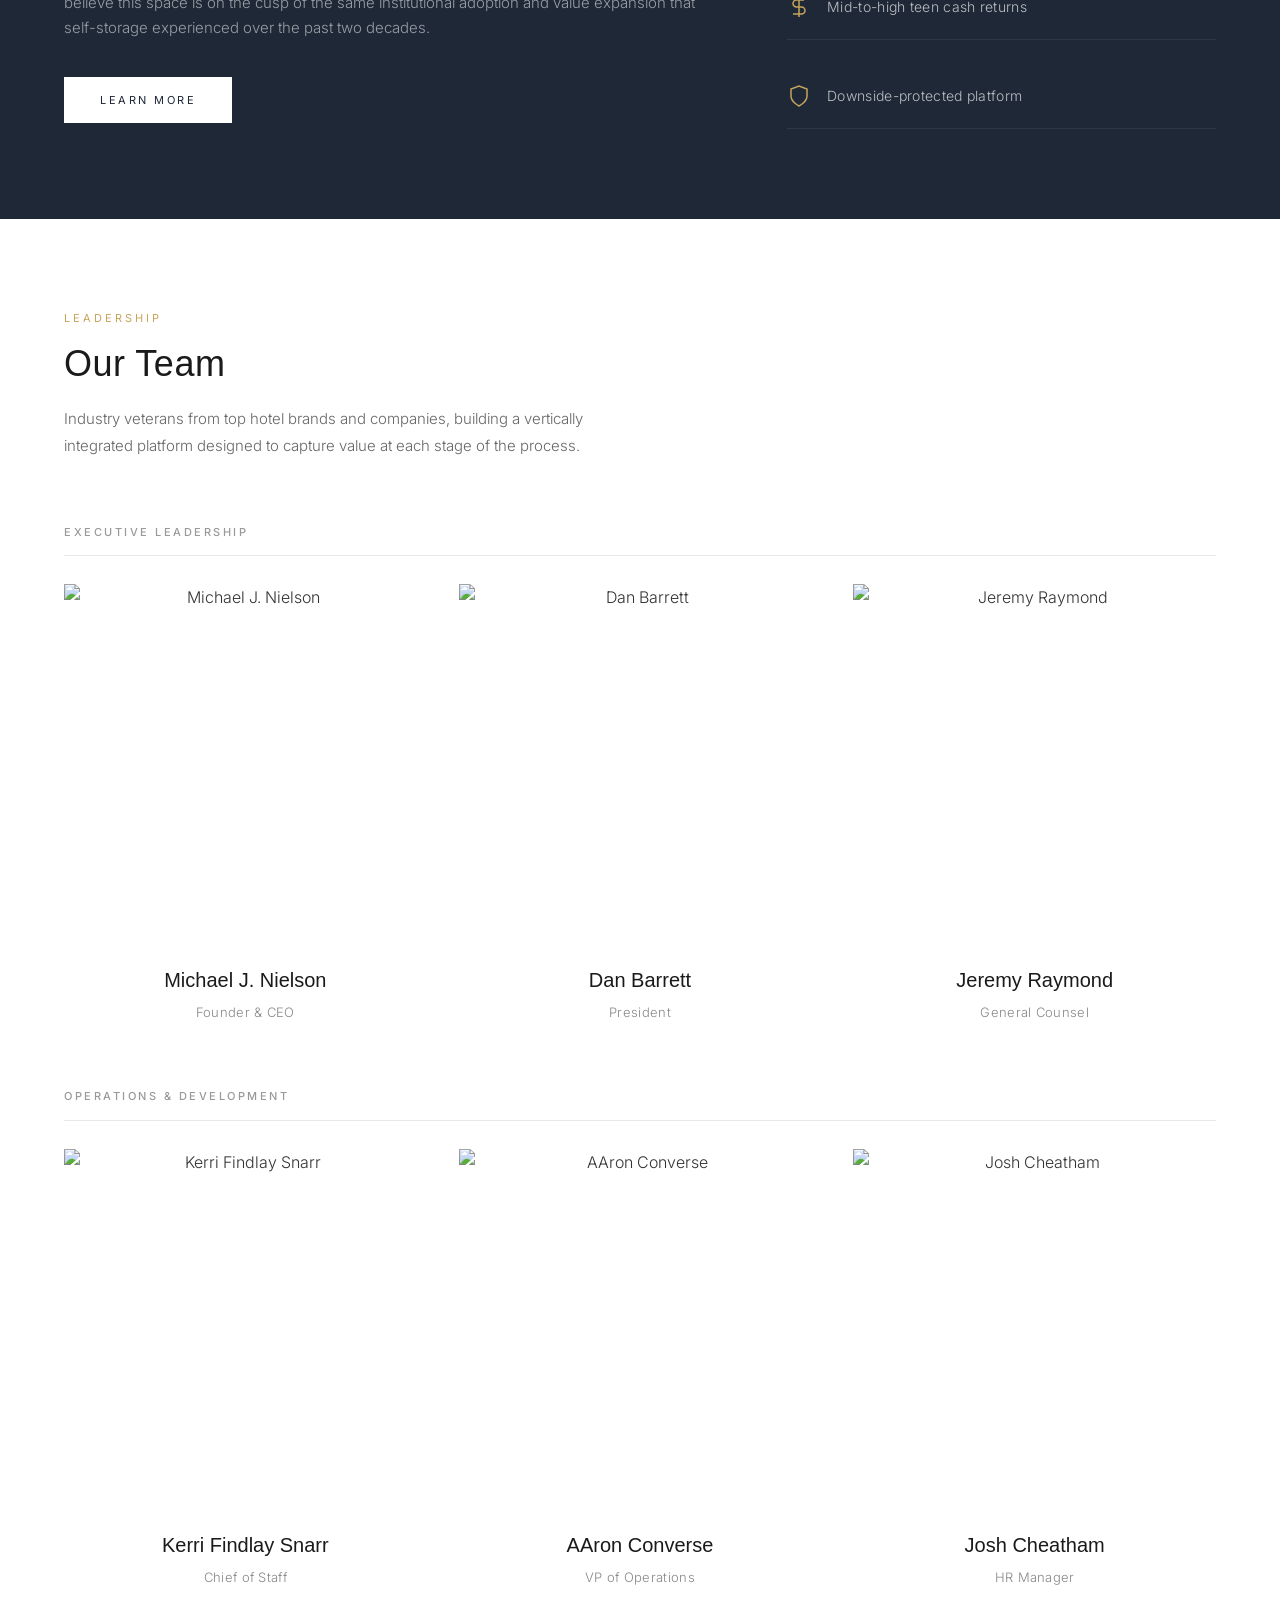
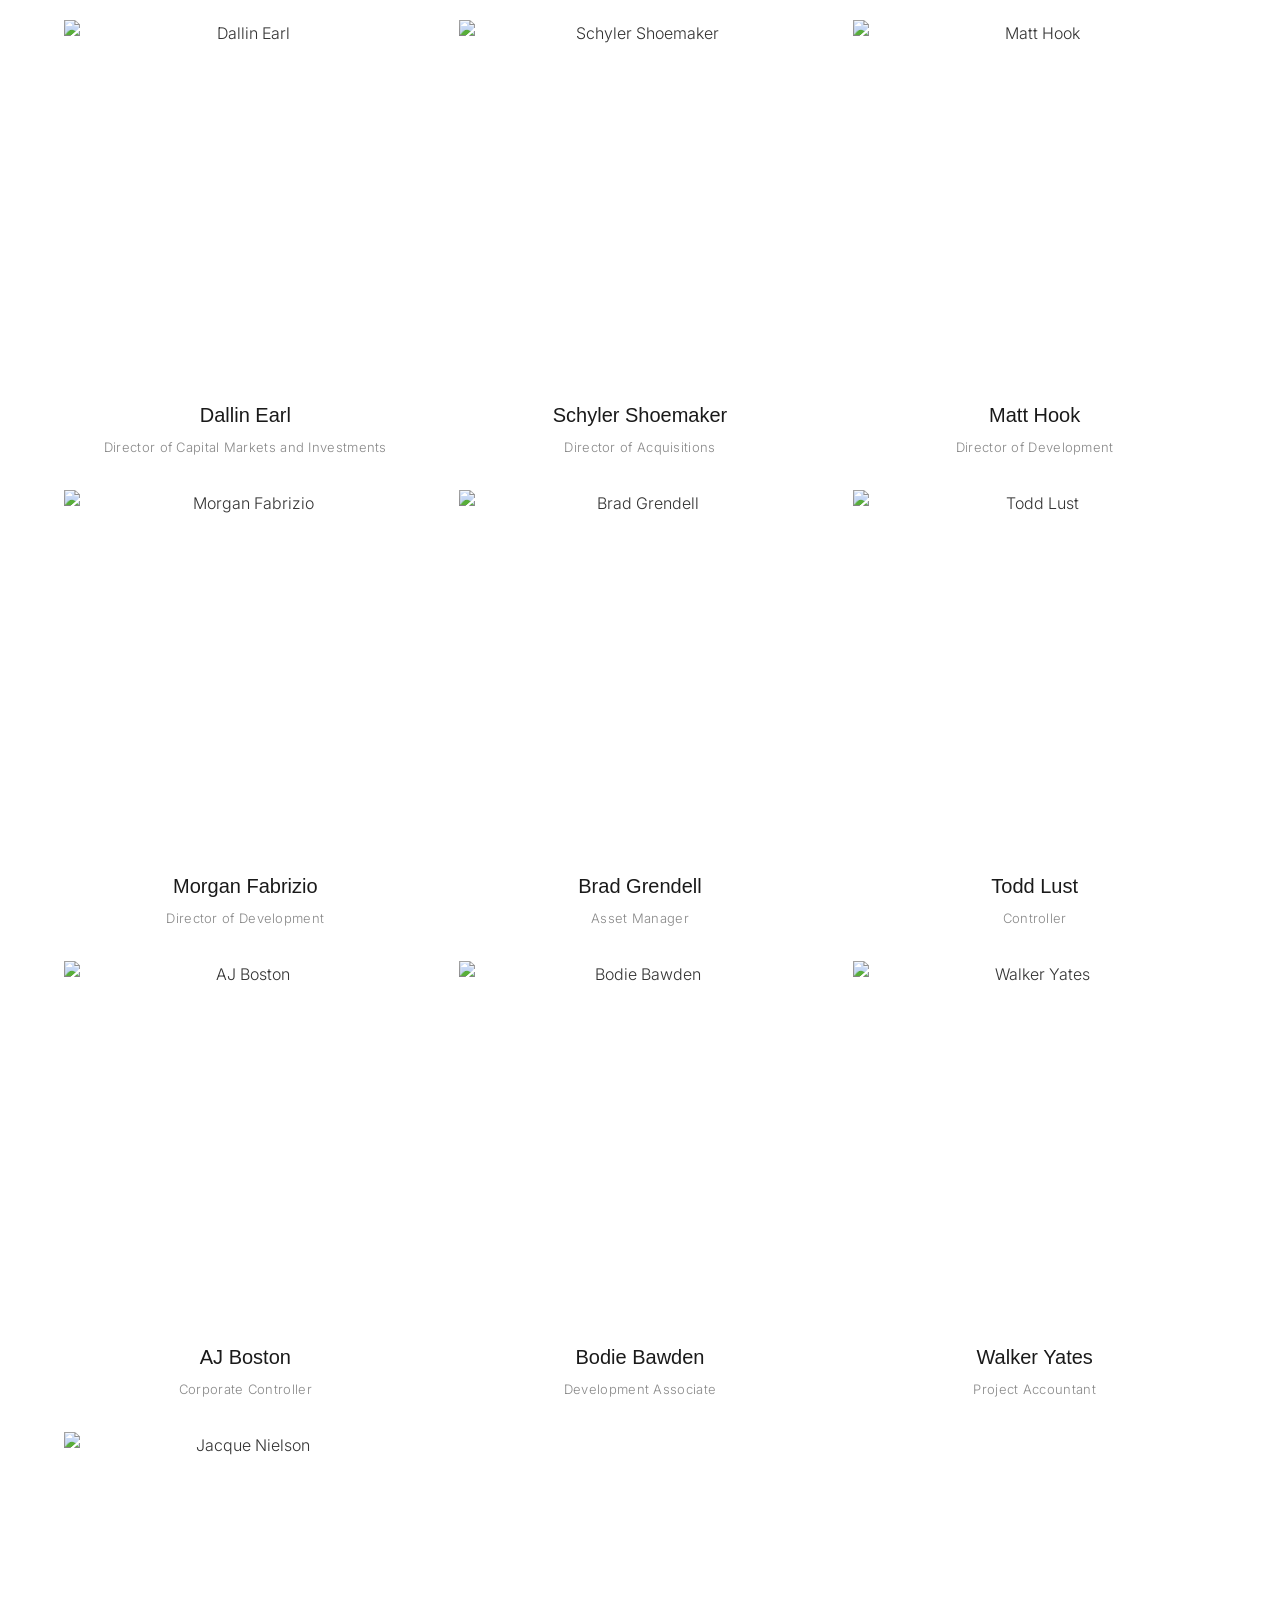
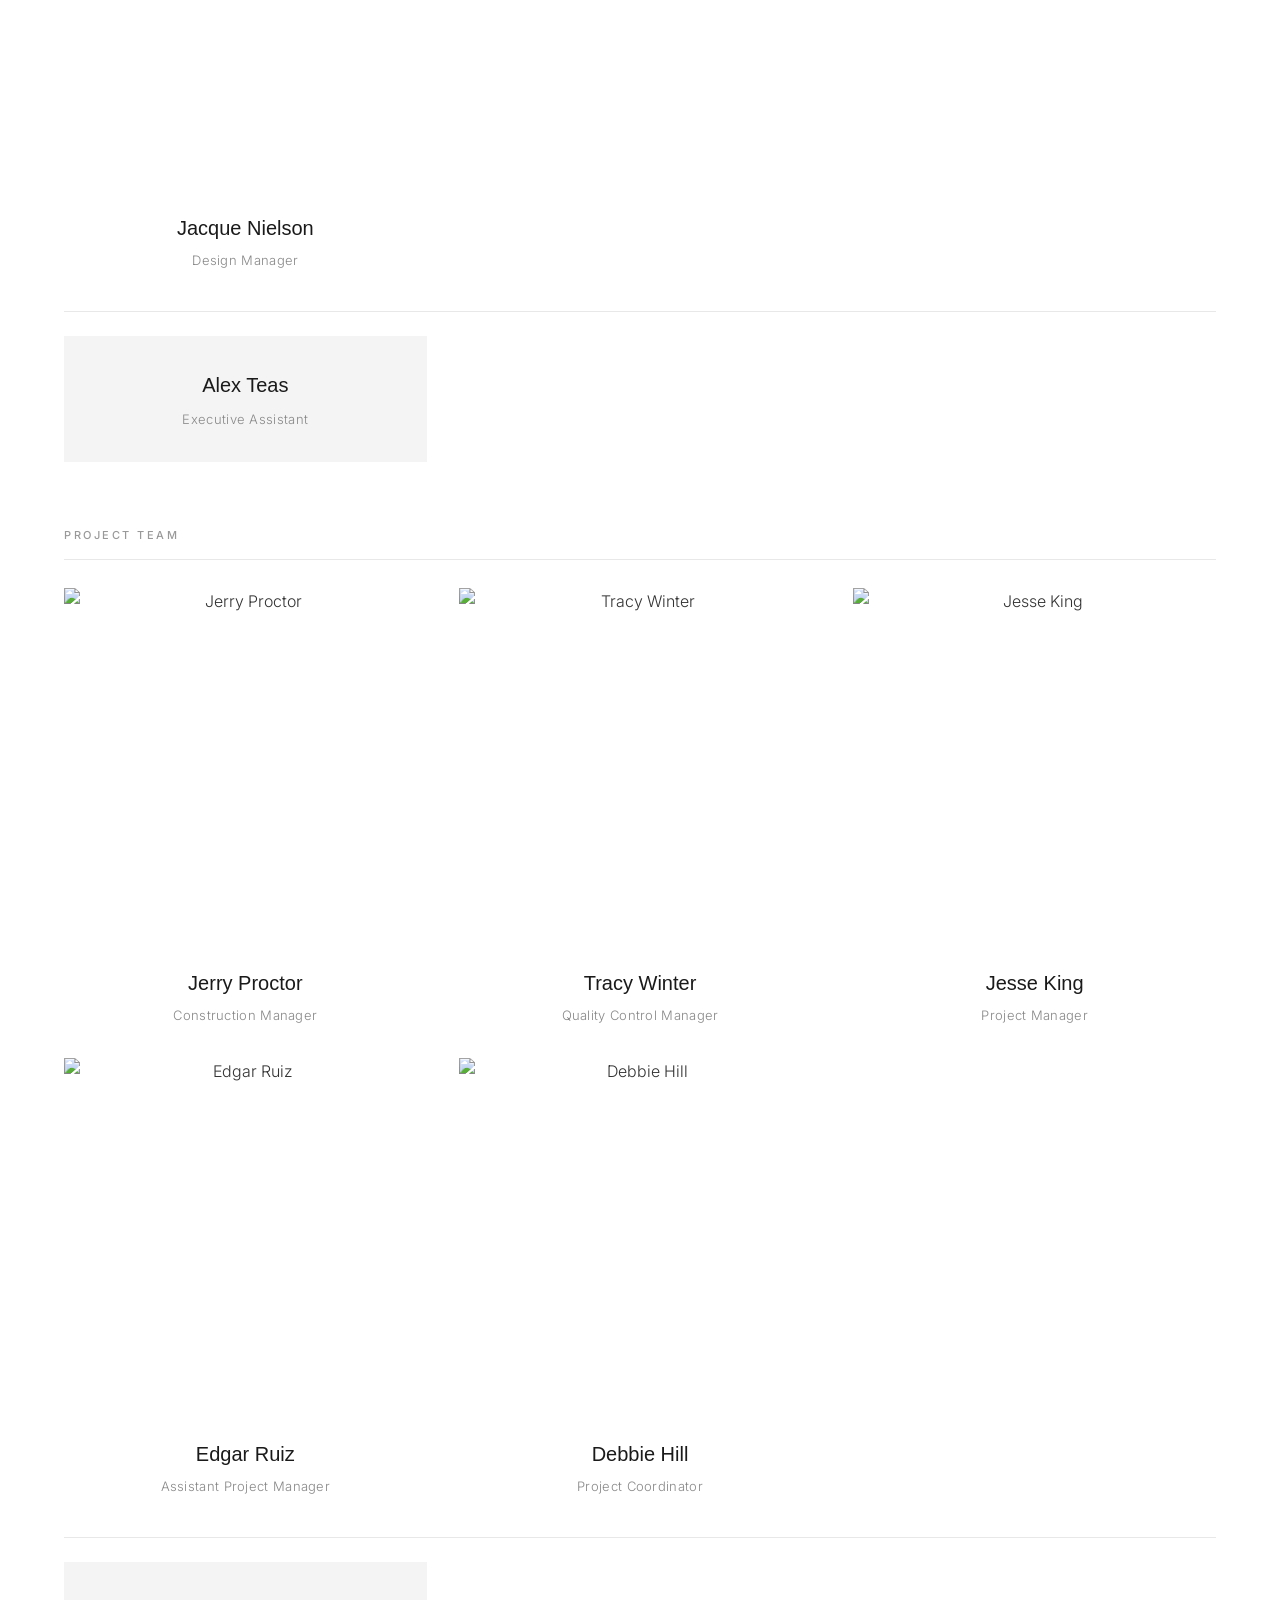
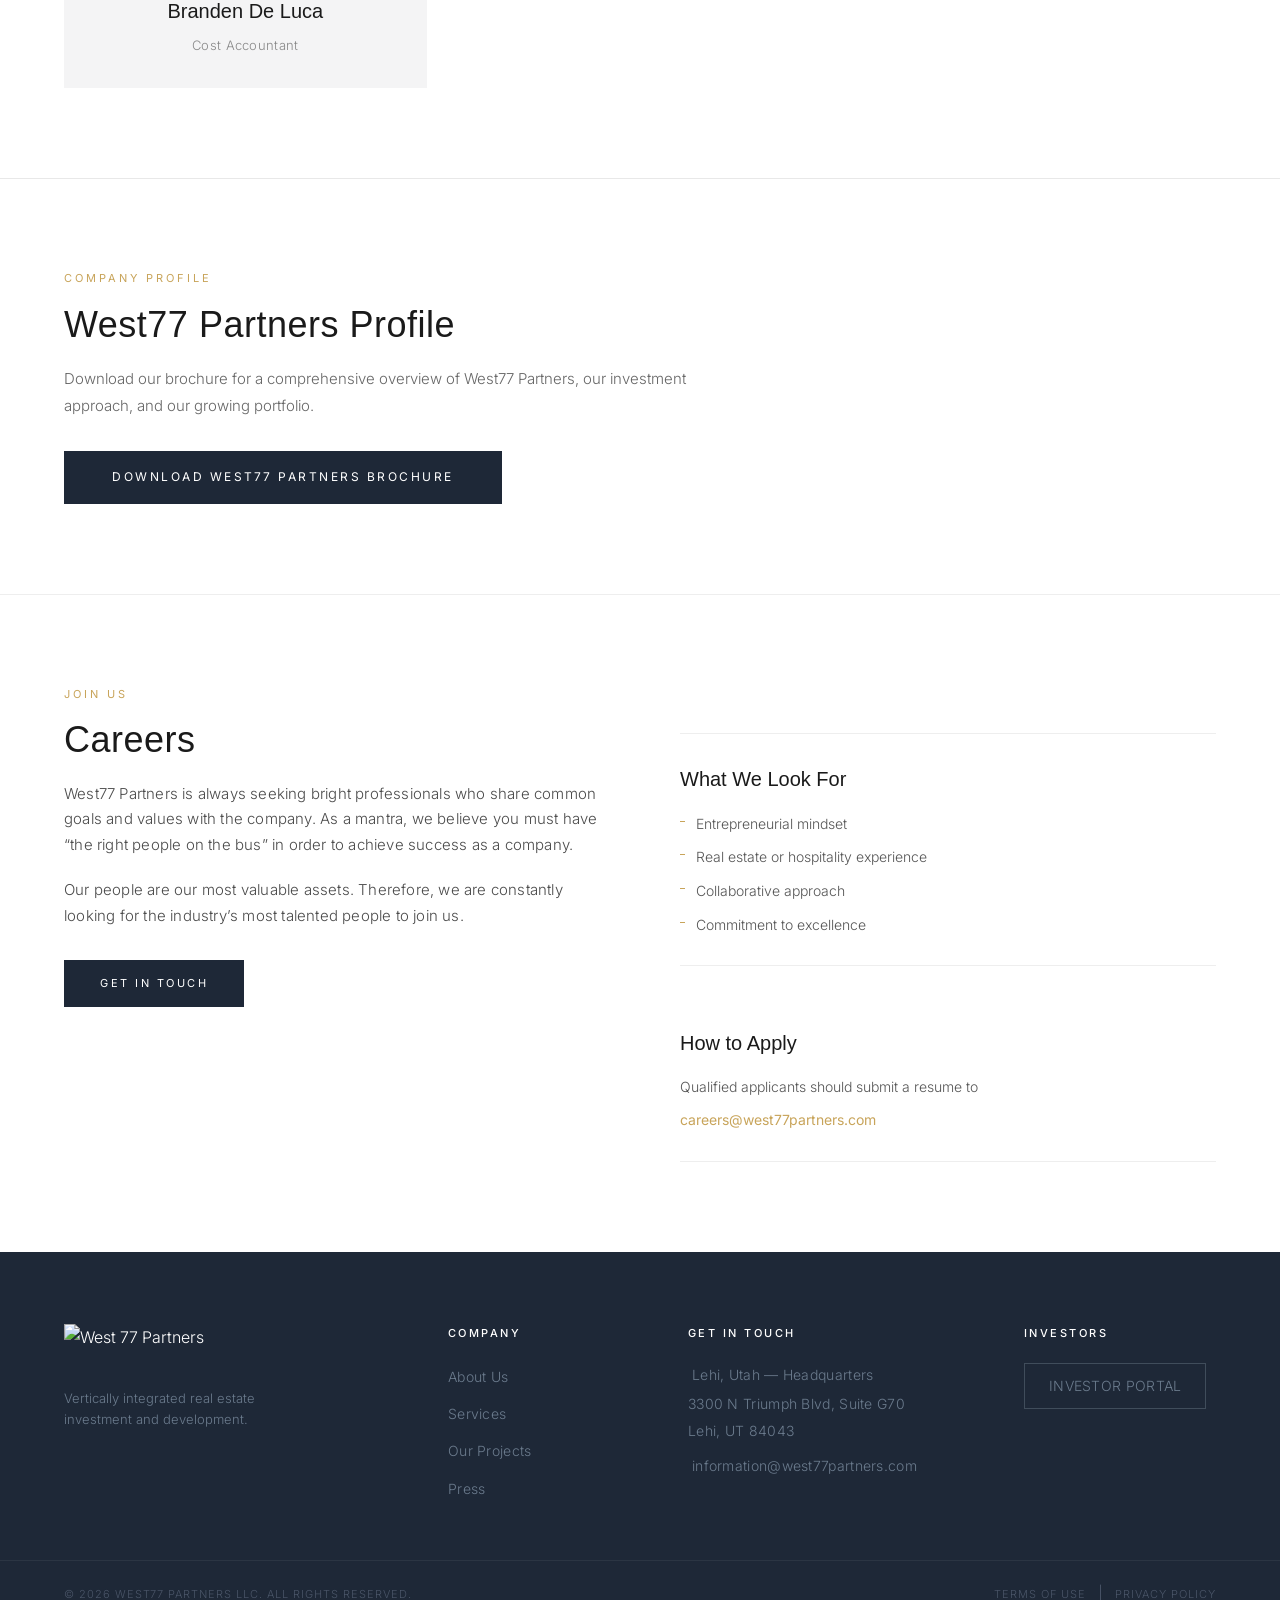
==== commit 98d5886e: "Correct spelling of Branden De Luca Co-Authored-By: Claude Opus 5.5 <noreply@anthropic.com>" ====
--- a/about.html
+++ b/about.html
@@ -391,7 +391,7 @@
           <div class="team__grid team__grid--3 reveal-stagger">
             <div class="team-card team-card--text-only reveal-item">
               <div class="team-card__text-box">
-                <h4 class="team-card__name">Brandon De Luca</h4>
+                <h4 class="team-card__name">Branden De Luca</h4>
                 <p class="team-card__role">Cost Accountant</p>
               </div>
             </div>
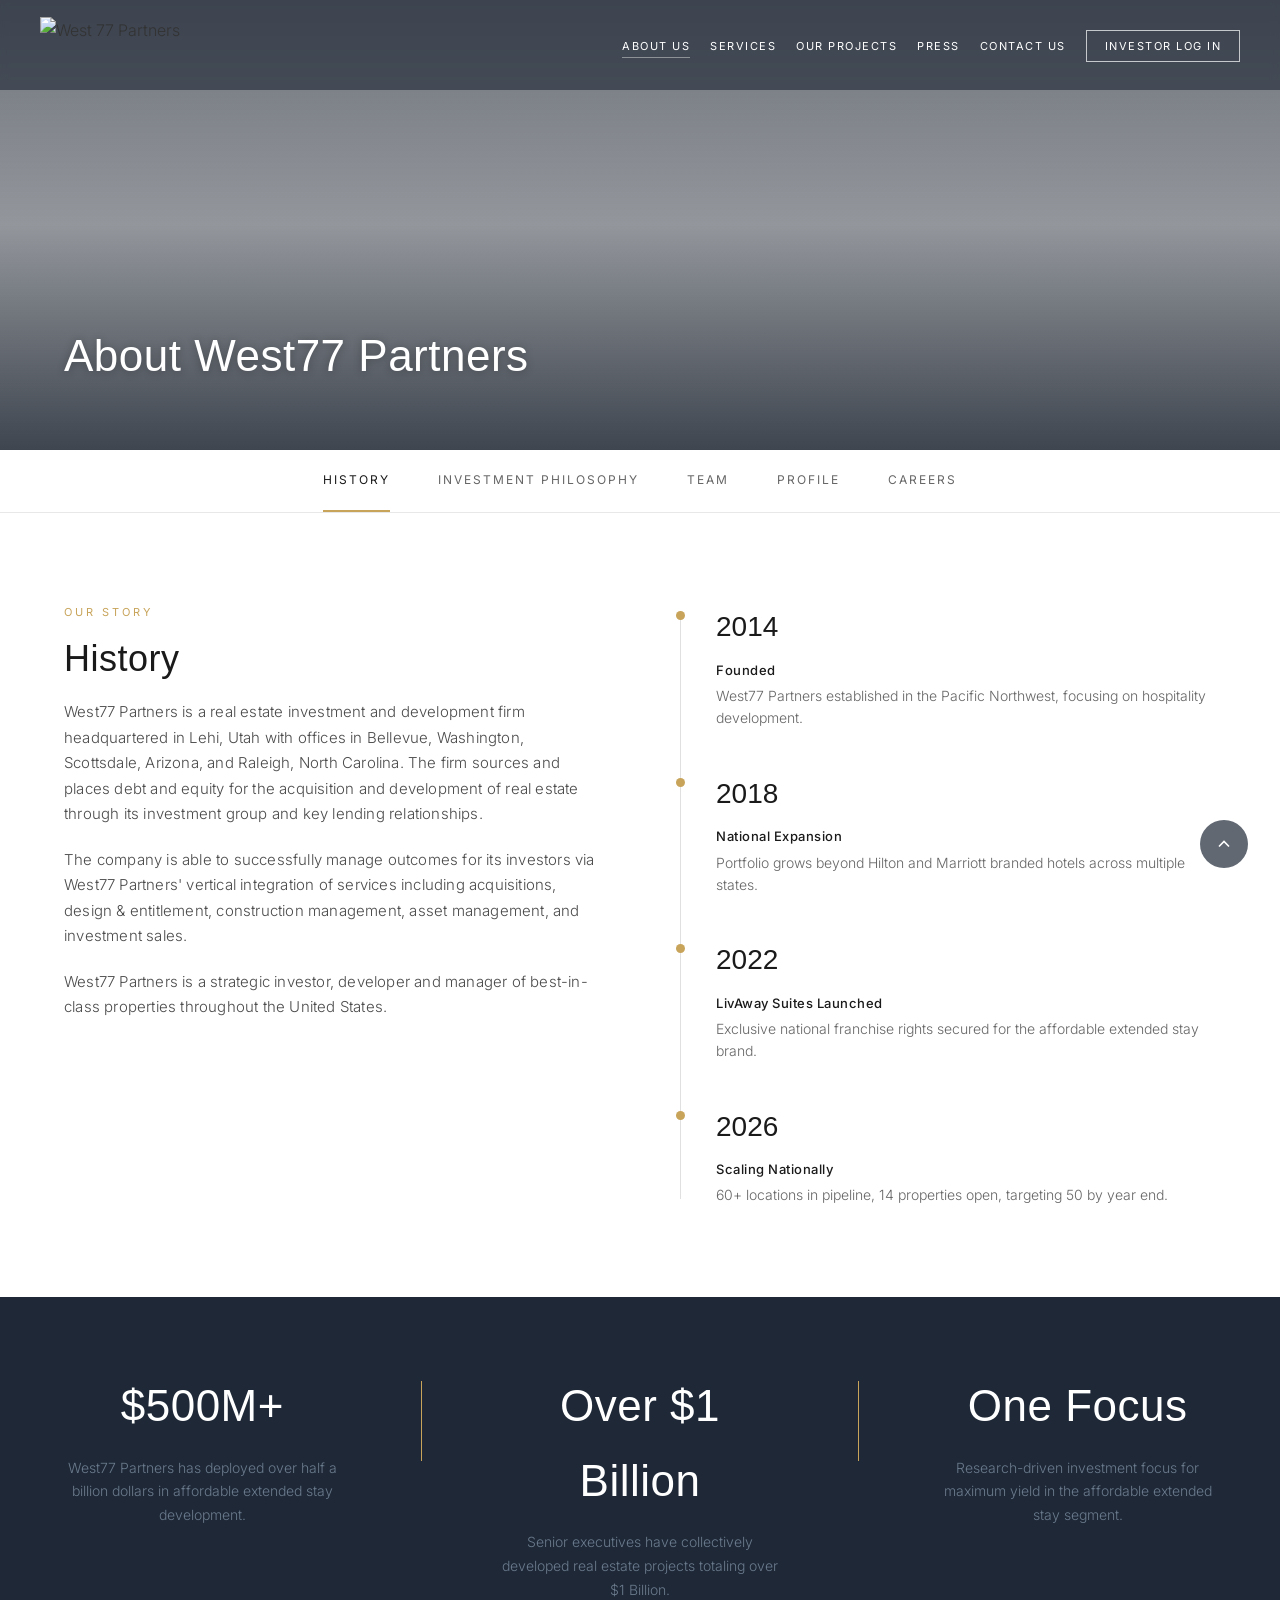
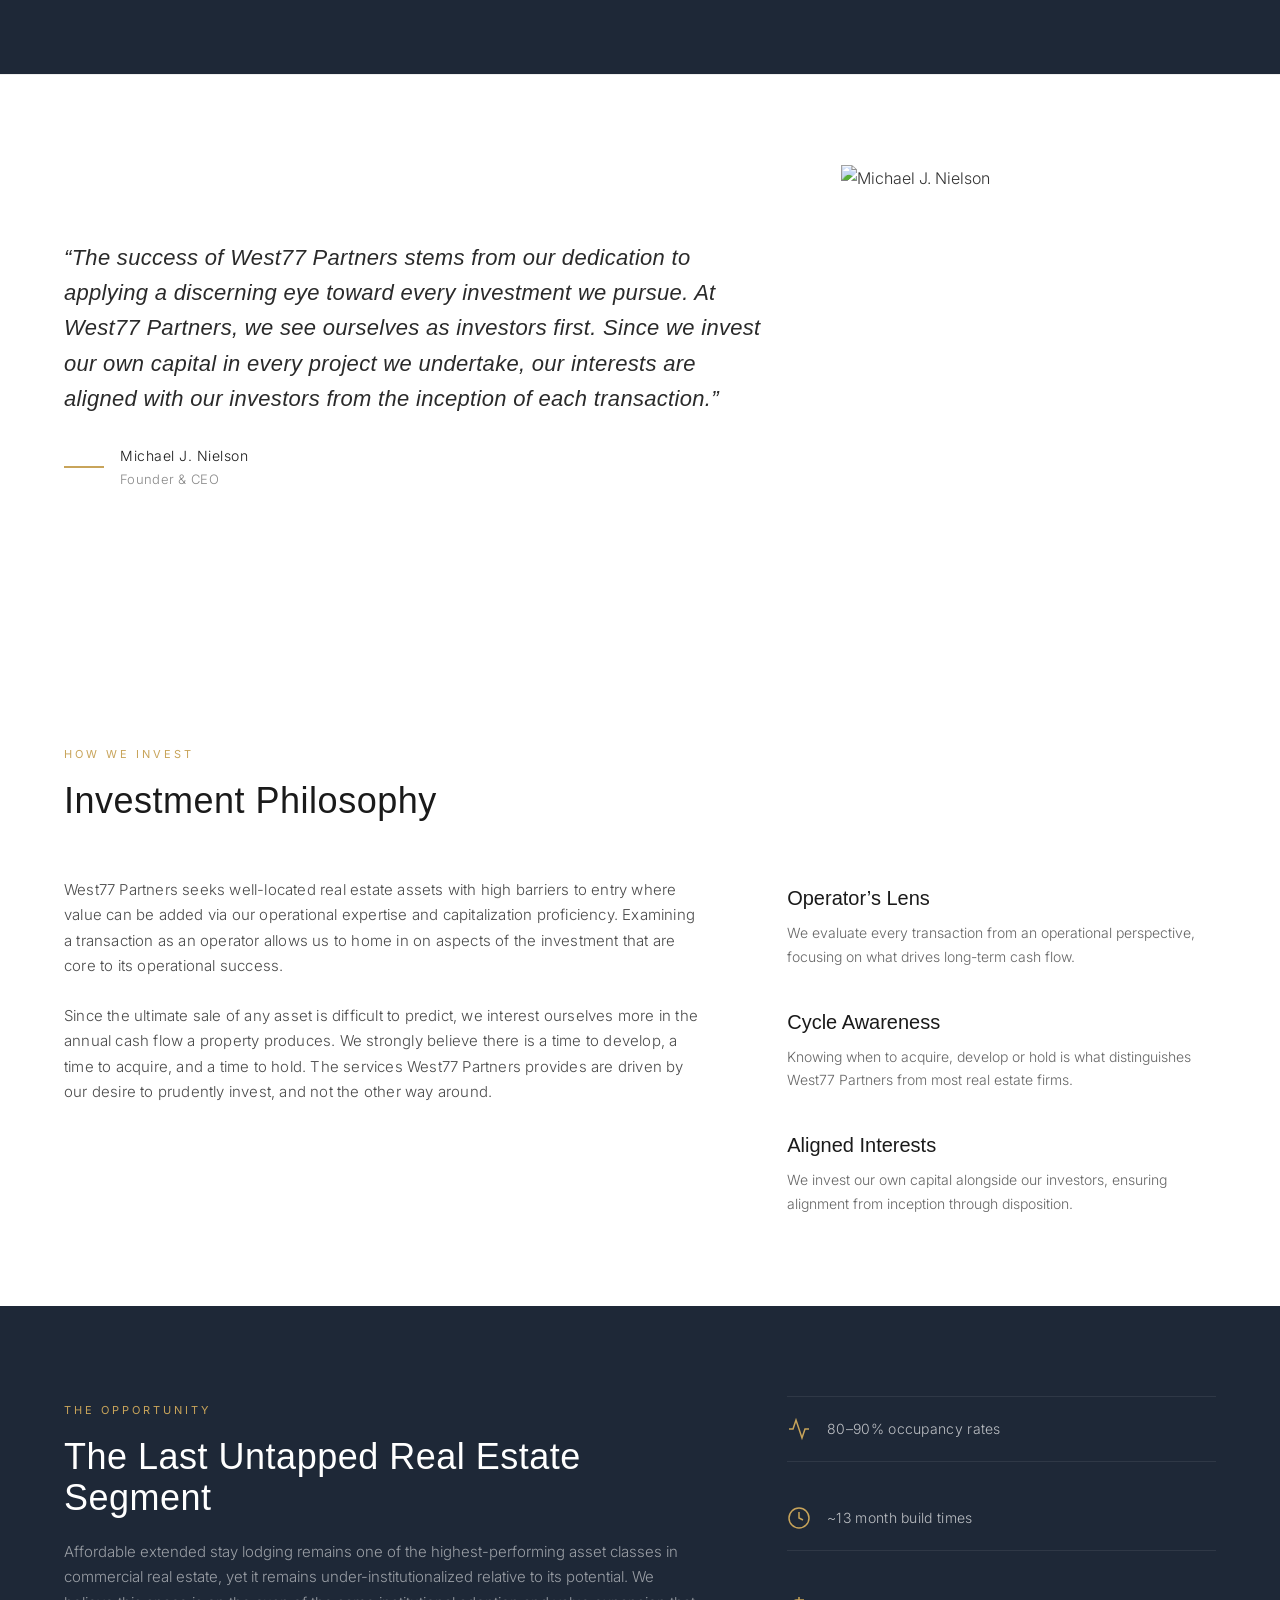
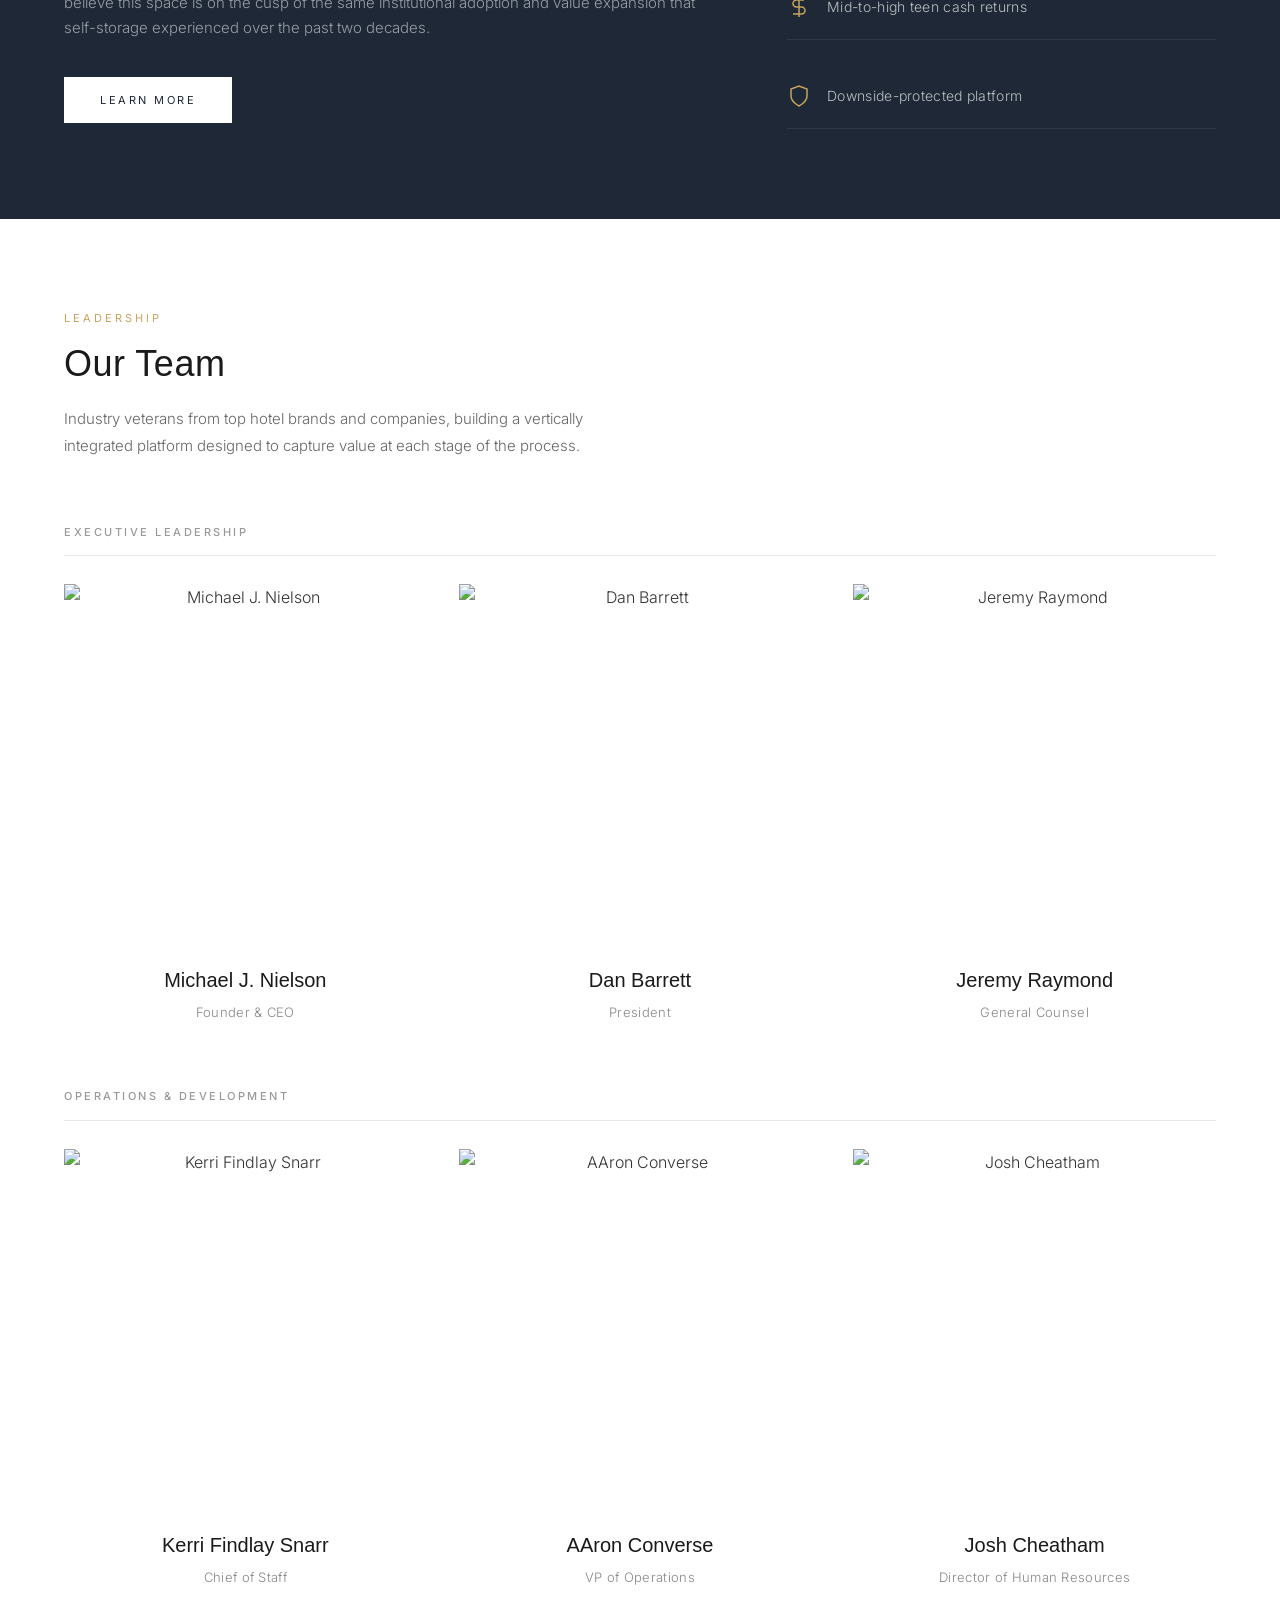
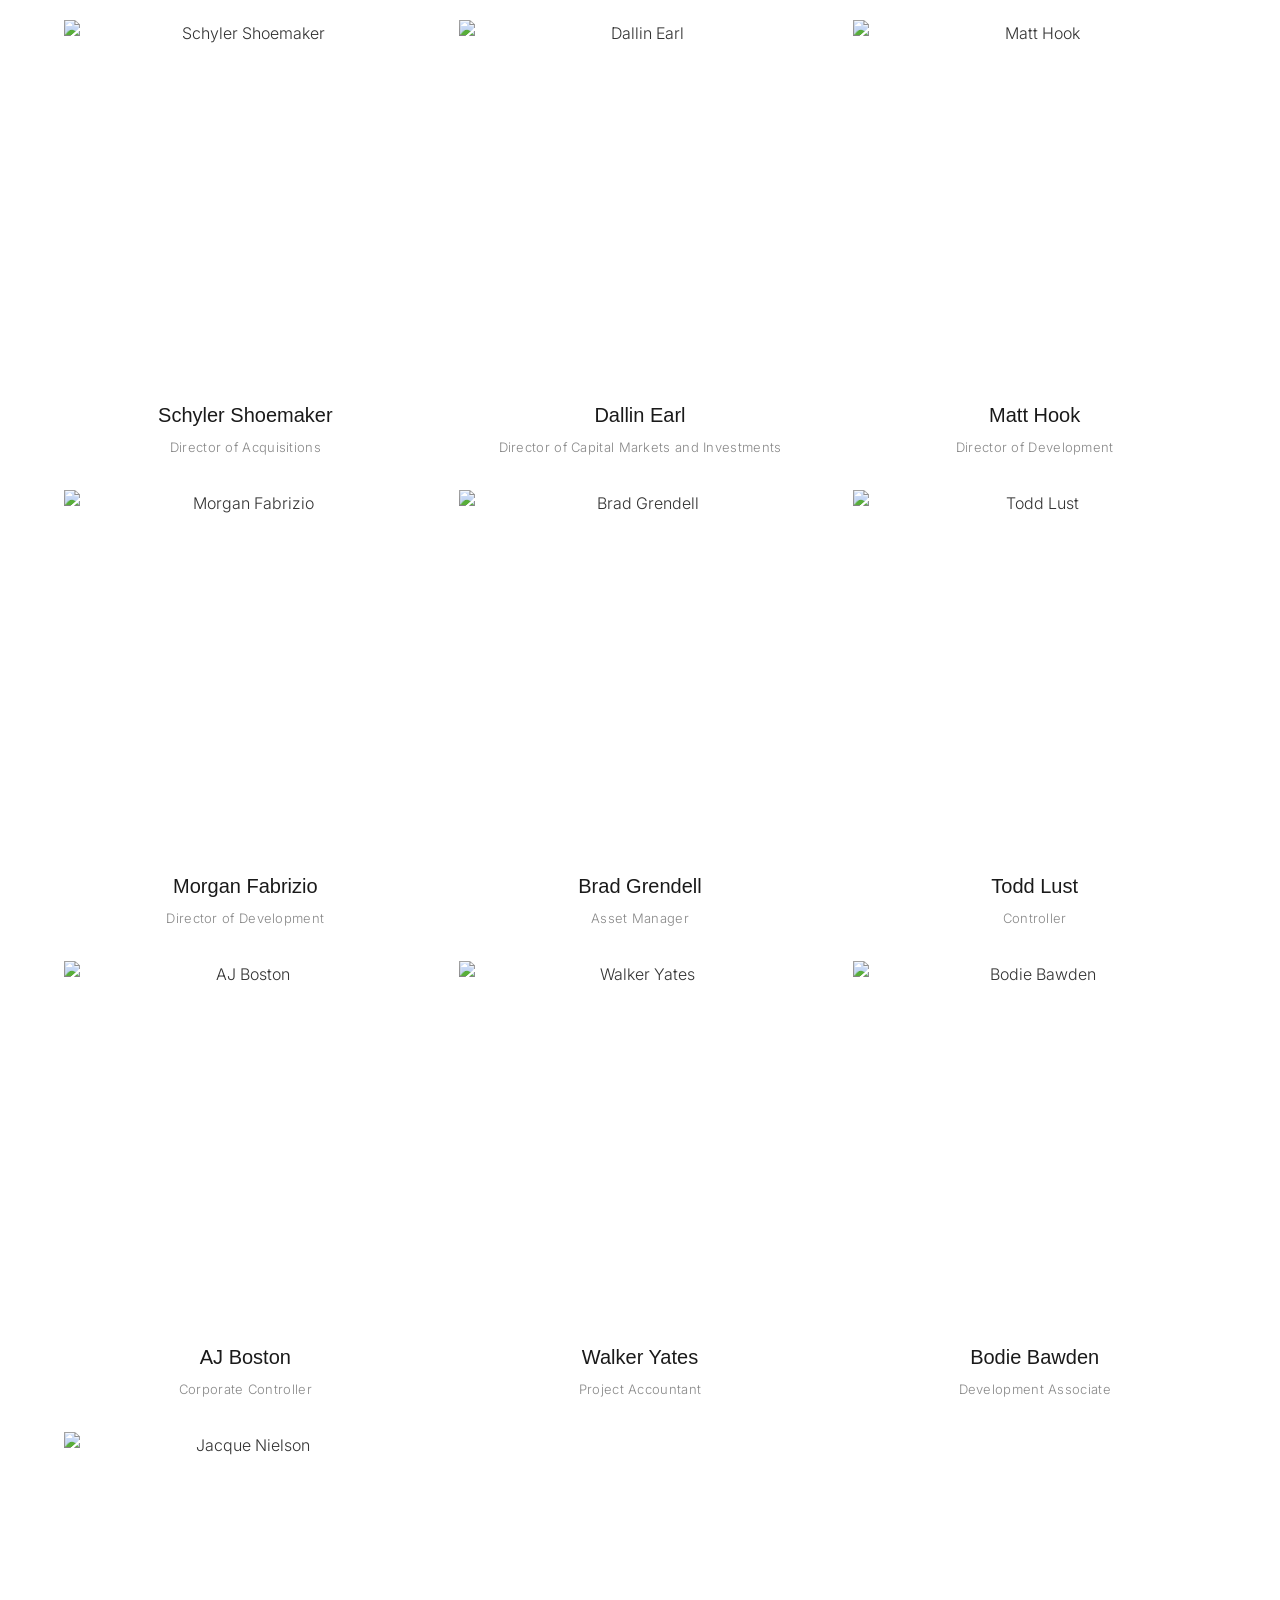
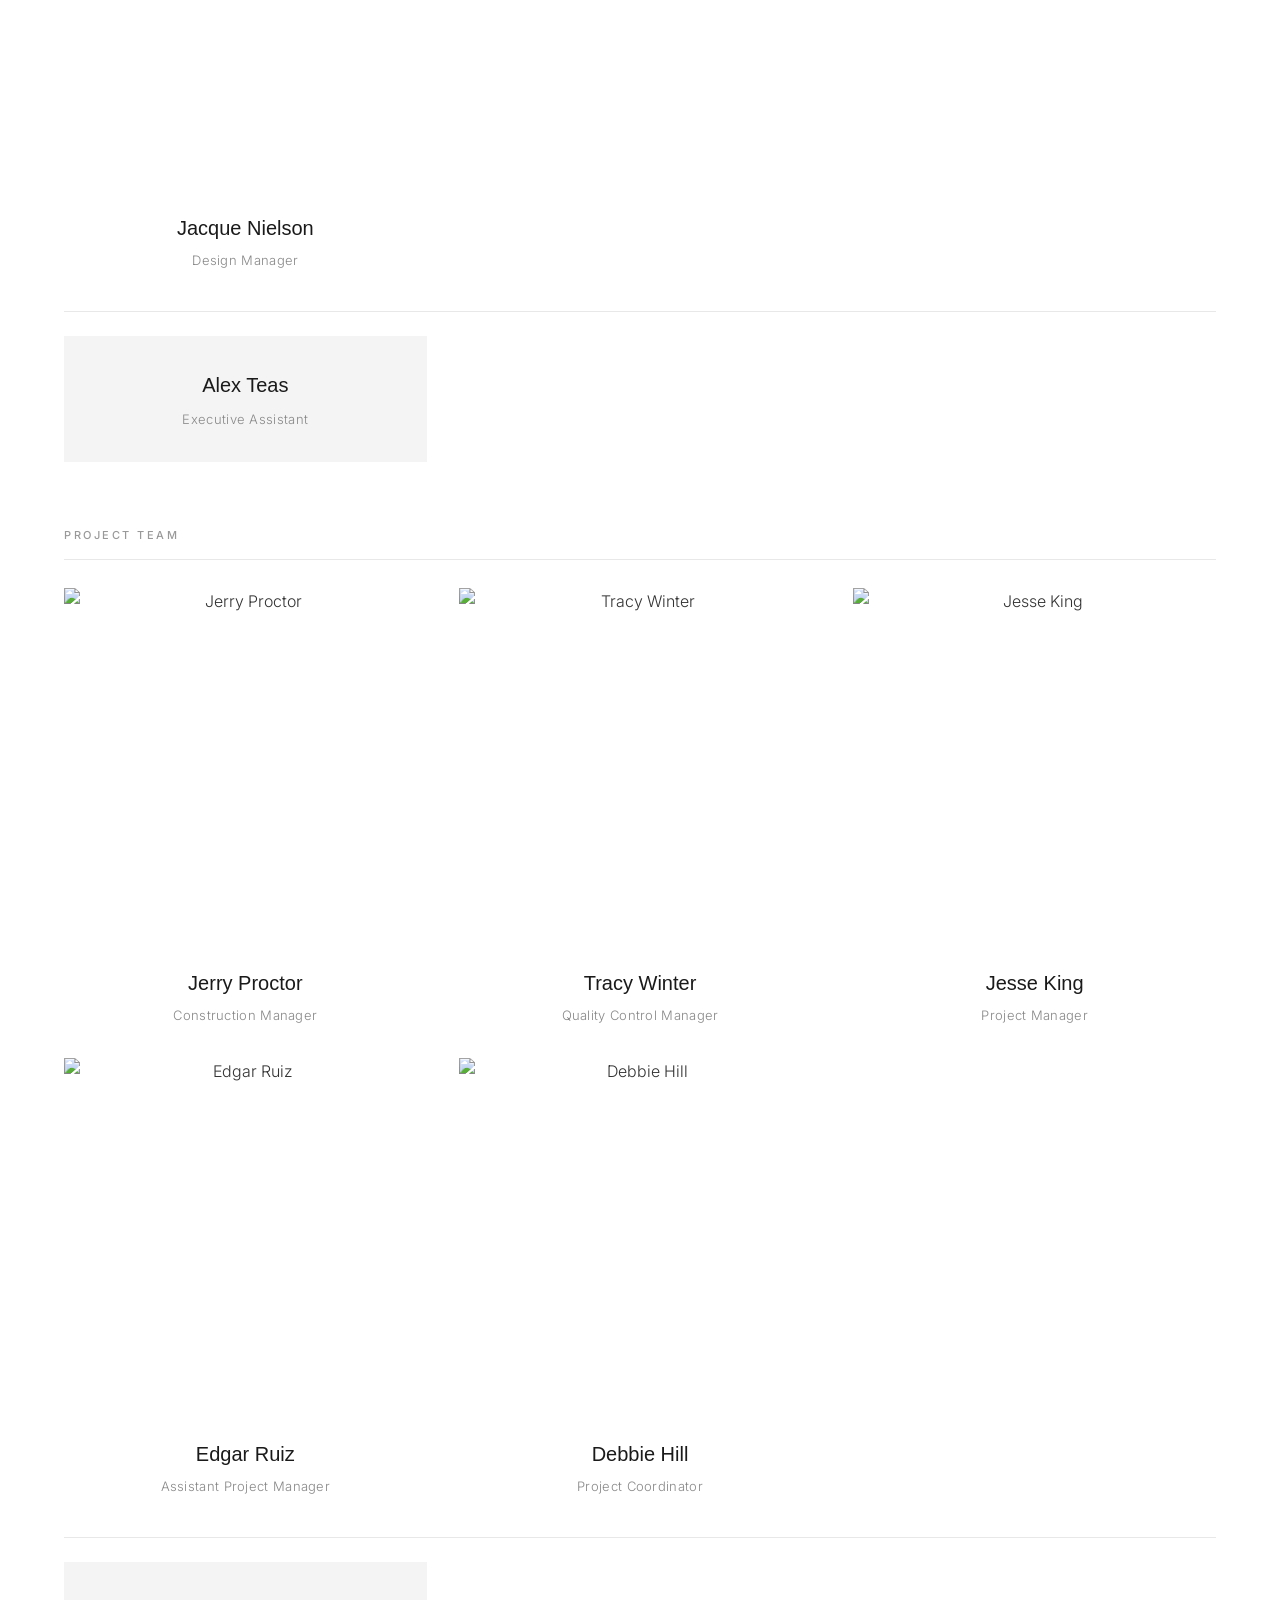
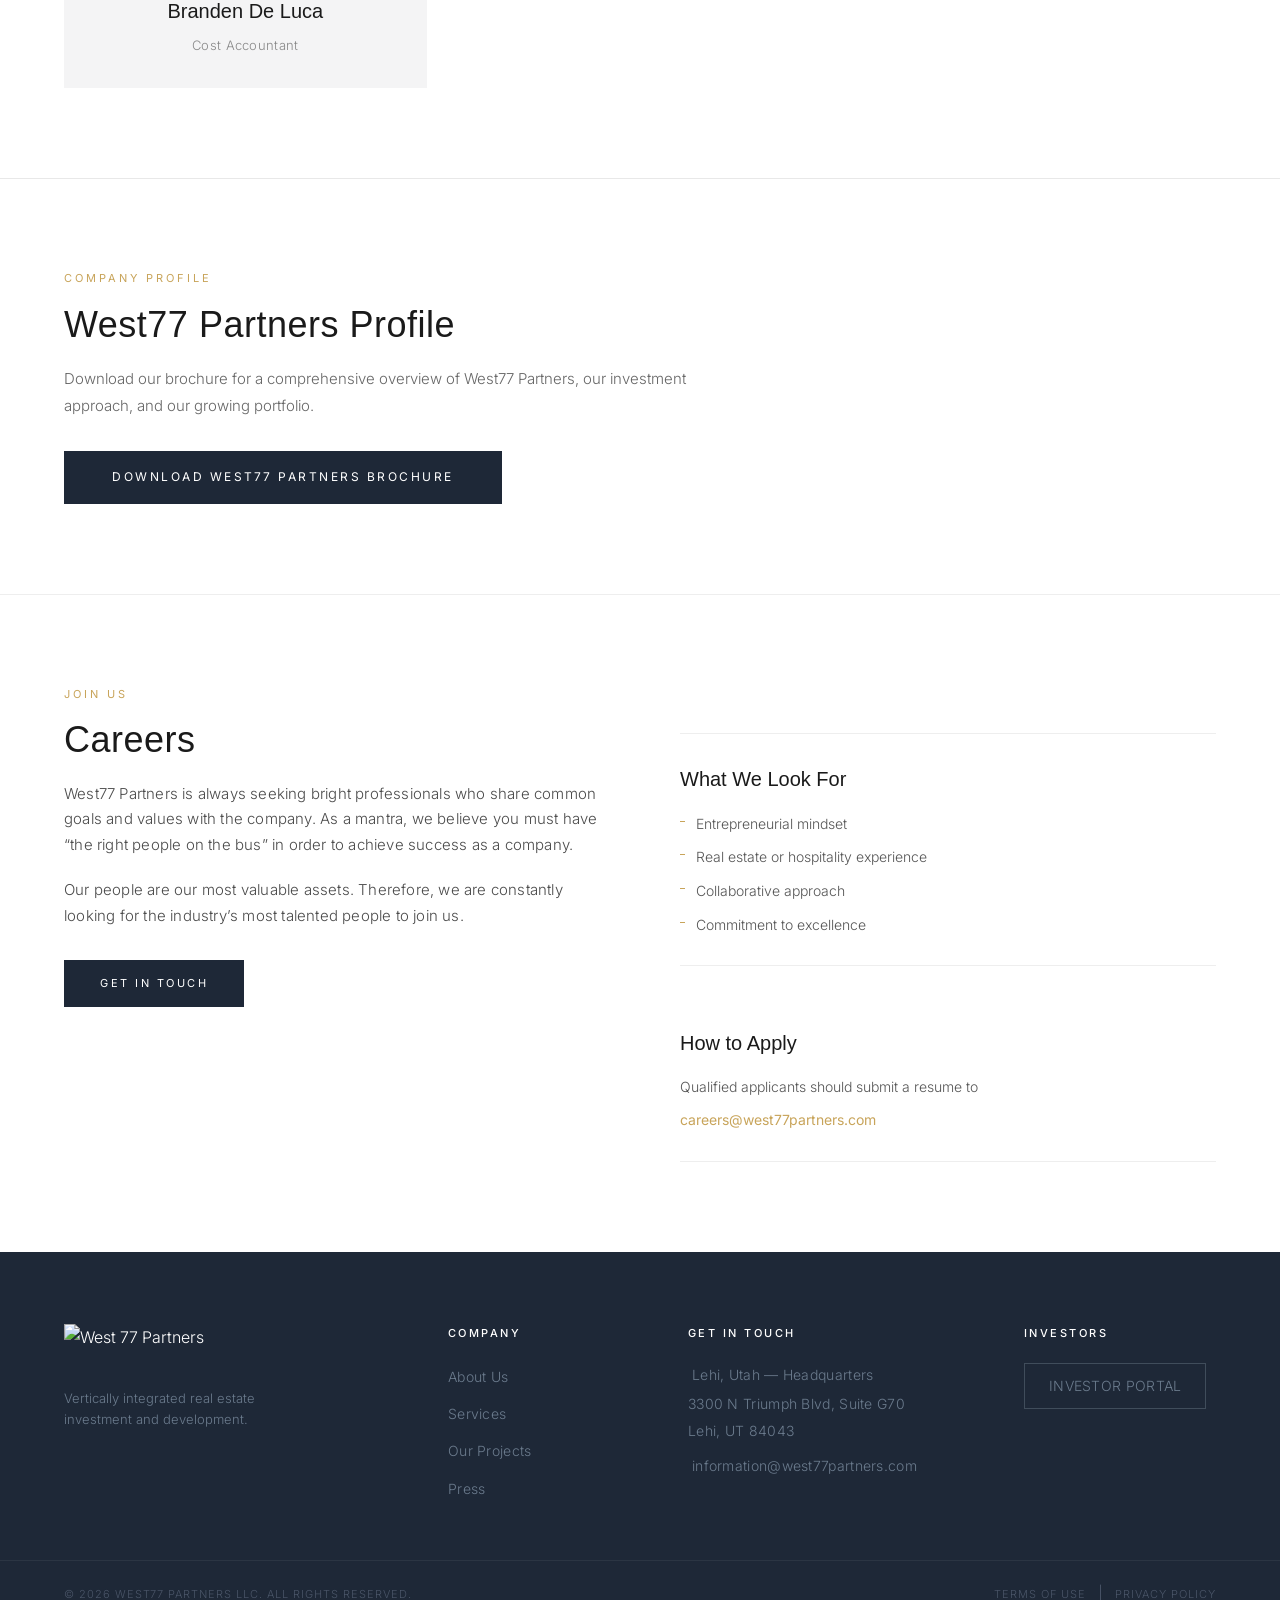
==== commit 75b8b56f: "Update Josh Cheatham's title; swap Schyler/Dallin and Walker/Bodie Co-Authored-By: Claude Opus 5.5 <" ====
--- a/about.html
+++ b/about.html
@@ -292,7 +292,12 @@
           <div class="team-card reveal-item">
             <img src="https://res.cloudinary.com/ddfrakts6/image/upload/c_fill,g_face,w_600,h_600,q_auto,f_auto/v1774979302/25-1008West77-JoshCheatham0697-Edit-Edit-2_kk8nfm.jpg" alt="Josh Cheatham" class="team-card__img">
             <h4 class="team-card__name">Josh Cheatham</h4>
-            <p class="team-card__role">HR Manager</p>
+            <p class="team-card__role">Director of Human Resources</p>
+          </div>
+          <div class="team-card reveal-item">
+            <img src="https://res.cloudinary.com/ddfrakts6/image/upload/c_crop,x_130,y_110,w_1470,h_1470/c_fill,w_600,h_600,q_auto,f_auto/Schyler_-_Headshot_Update_iwu3c7.jpg" alt="Schyler Shoemaker" class="team-card__img">
+            <h4 class="team-card__name">Schyler Shoemaker</h4>
+            <p class="team-card__role">Director of Acquisitions</p>
           </div>
           <div class="team-card reveal-item">
             <img src="https://res.cloudinary.com/ddfrakts6/image/upload/c_fill,g_face,w_600,h_600,q_auto,f_auto/26-0526West77-DalinEarl0815---2_bhhdg0.jpg" alt="Dallin Earl" class="team-card__img">
@@ -300,11 +305,6 @@
             <p class="team-card__role">Director of Capital Markets and Investments</p>
           </div>
           <div class="team-card reveal-item">
-            <img src="https://res.cloudinary.com/ddfrakts6/image/upload/c_crop,x_130,y_110,w_1470,h_1470/c_fill,w_600,h_600,q_auto,f_auto/Schyler_-_Headshot_Update_iwu3c7.jpg" alt="Schyler Shoemaker" class="team-card__img">
-            <h4 class="team-card__name">Schyler Shoemaker</h4>
-            <p class="team-card__role">Director of Acquisitions</p>
-          </div>
-          <div class="team-card reveal-item">
             <img src="https://res.cloudinary.com/ddfrakts6/image/upload/c_fill,g_face,w_600,h_600,q_auto,f_auto/Matt-Hook_emfj6j.jpg" alt="Matt Hook" class="team-card__img">
             <h4 class="team-card__name">Matt Hook</h4>
             <p class="team-card__role">Director of Development</p>
@@ -330,14 +330,14 @@
             <p class="team-card__role">Corporate Controller</p>
           </div>
           <div class="team-card reveal-item">
+            <img src="https://res.cloudinary.com/ddfrakts6/image/upload/c_fill,g_face,w_600,h_600,q_auto,f_auto/Walker-Yates_eh7xzt.jpg" alt="Walker Yates" class="team-card__img">
+            <h4 class="team-card__name">Walker Yates</h4>
+            <p class="team-card__role">Project Accountant</p>
+          </div>
+          <div class="team-card reveal-item">
             <img src="https://res.cloudinary.com/ddfrakts6/image/upload/c_fill,g_face,w_600,h_600,q_auto,f_auto/Bodie-Bawden_glgiog.jpg" alt="Bodie Bawden" class="team-card__img">
             <h4 class="team-card__name">Bodie Bawden</h4>
             <p class="team-card__role">Development Associate</p>
-          </div>
-          <div class="team-card reveal-item">
-            <img src="https://res.cloudinary.com/ddfrakts6/image/upload/c_fill,g_face,w_600,h_600,q_auto,f_auto/Walker-Yates_eh7xzt.jpg" alt="Walker Yates" class="team-card__img">
-            <h4 class="team-card__name">Walker Yates</h4>
-            <p class="team-card__role">Project Accountant</p>
           </div>
           <div class="team-card reveal-item">
             <img src="https://res.cloudinary.com/ddfrakts6/image/upload/c_fill,g_face,w_600,h_600,q_auto,f_auto/Jacque-Nielson_wt7lkn.jpg" alt="Jacque Nielson" class="team-card__img">
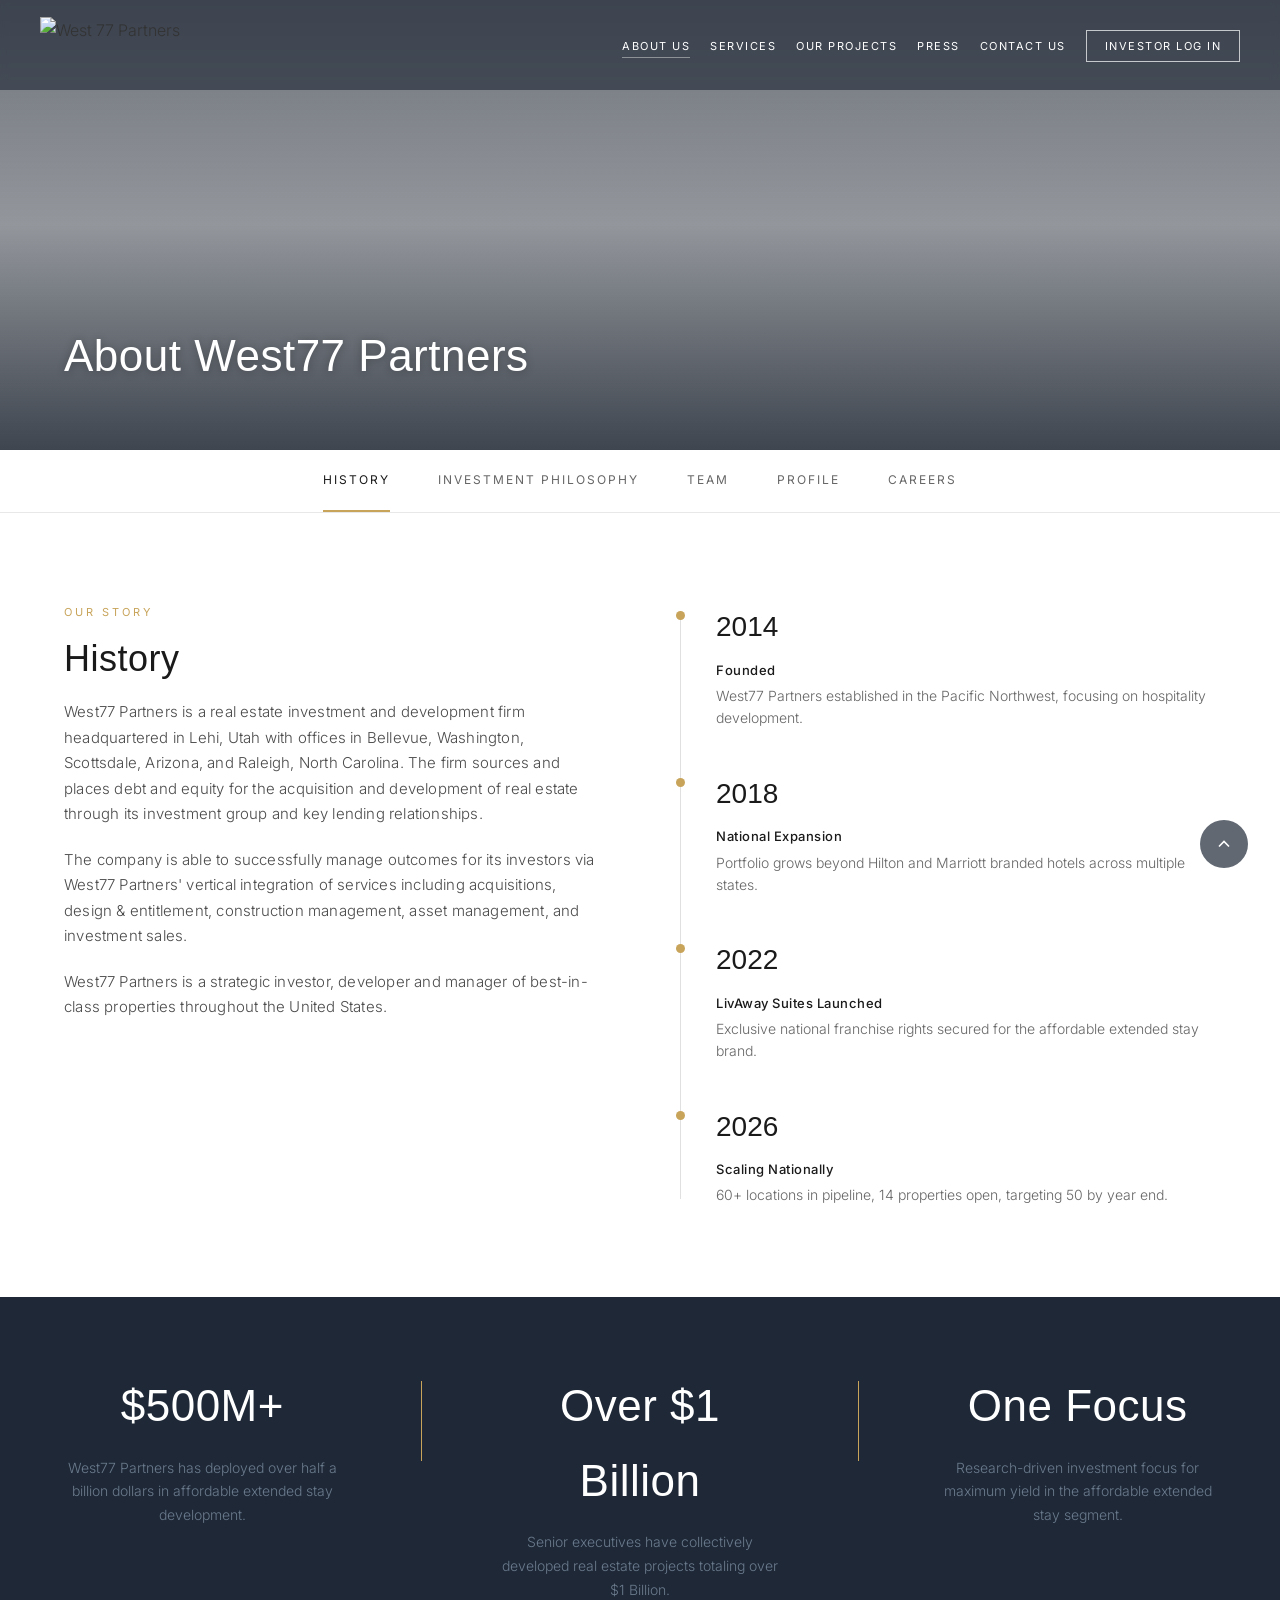
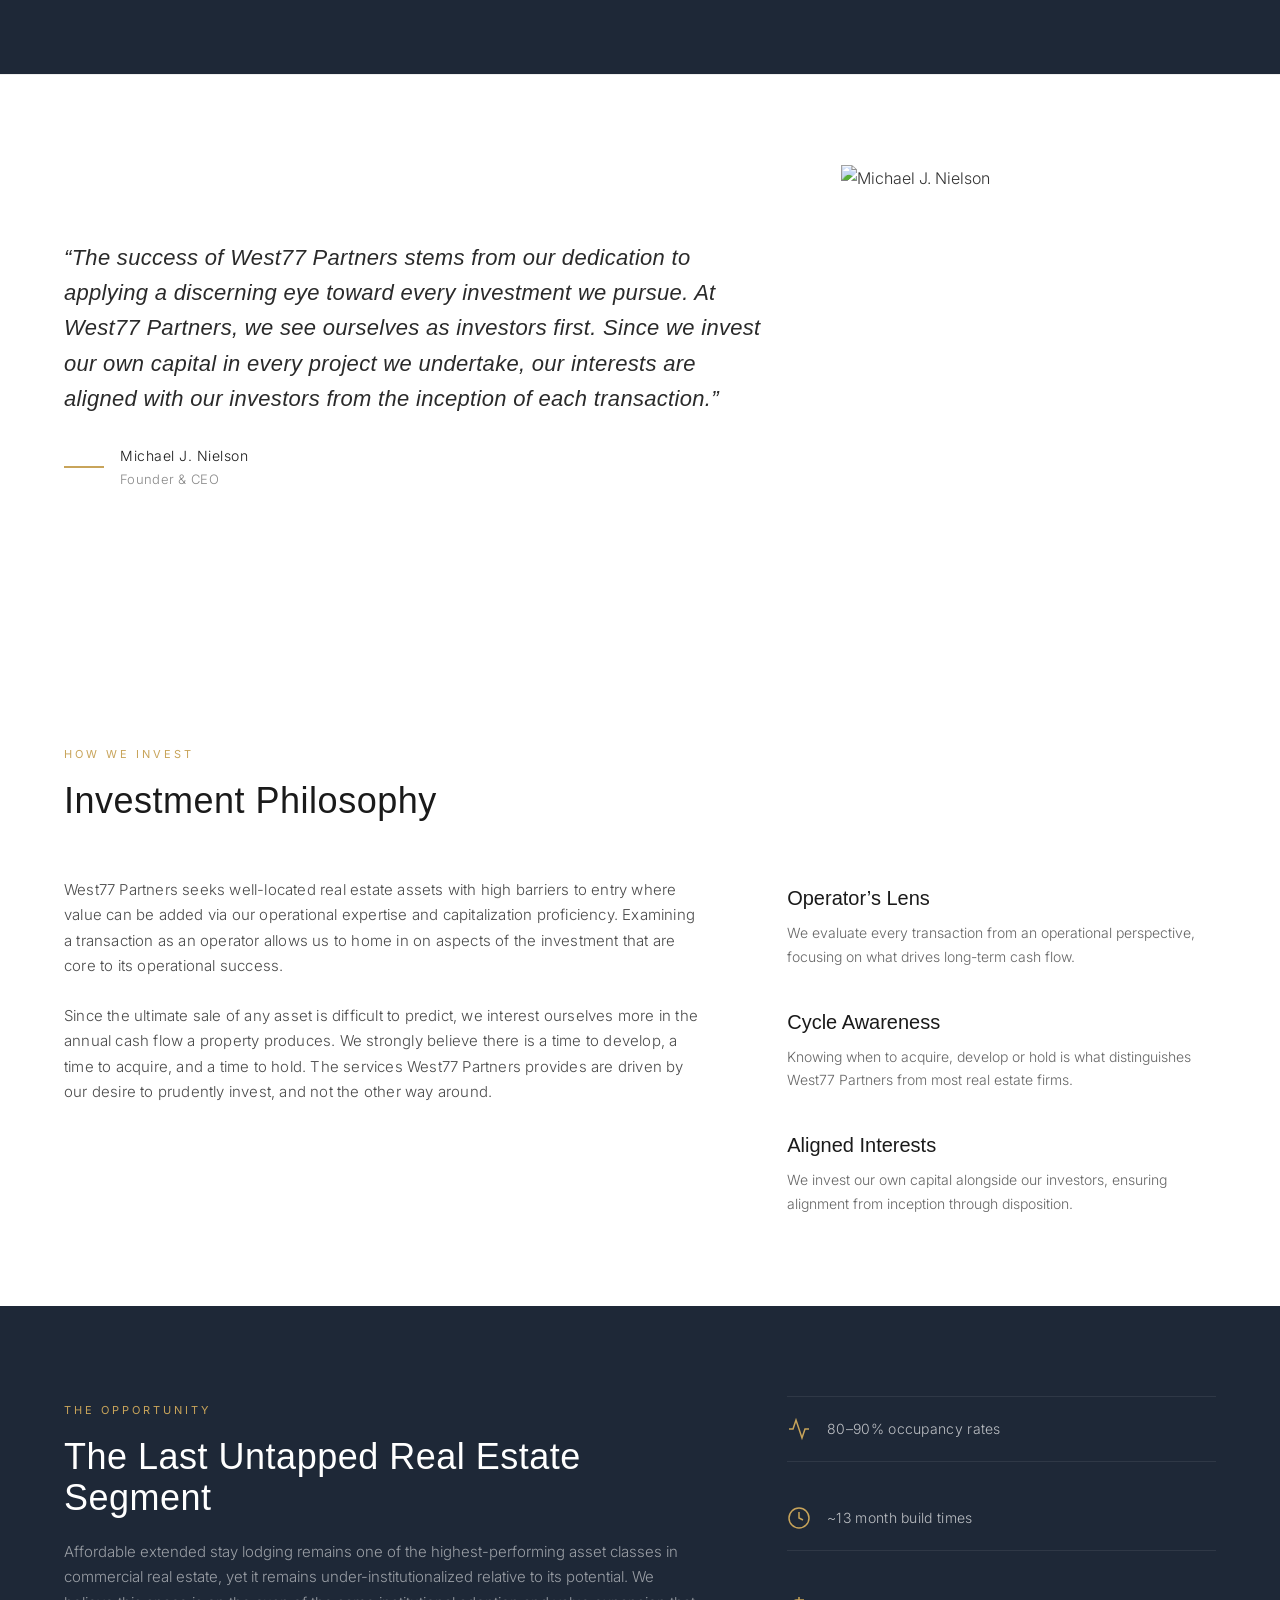
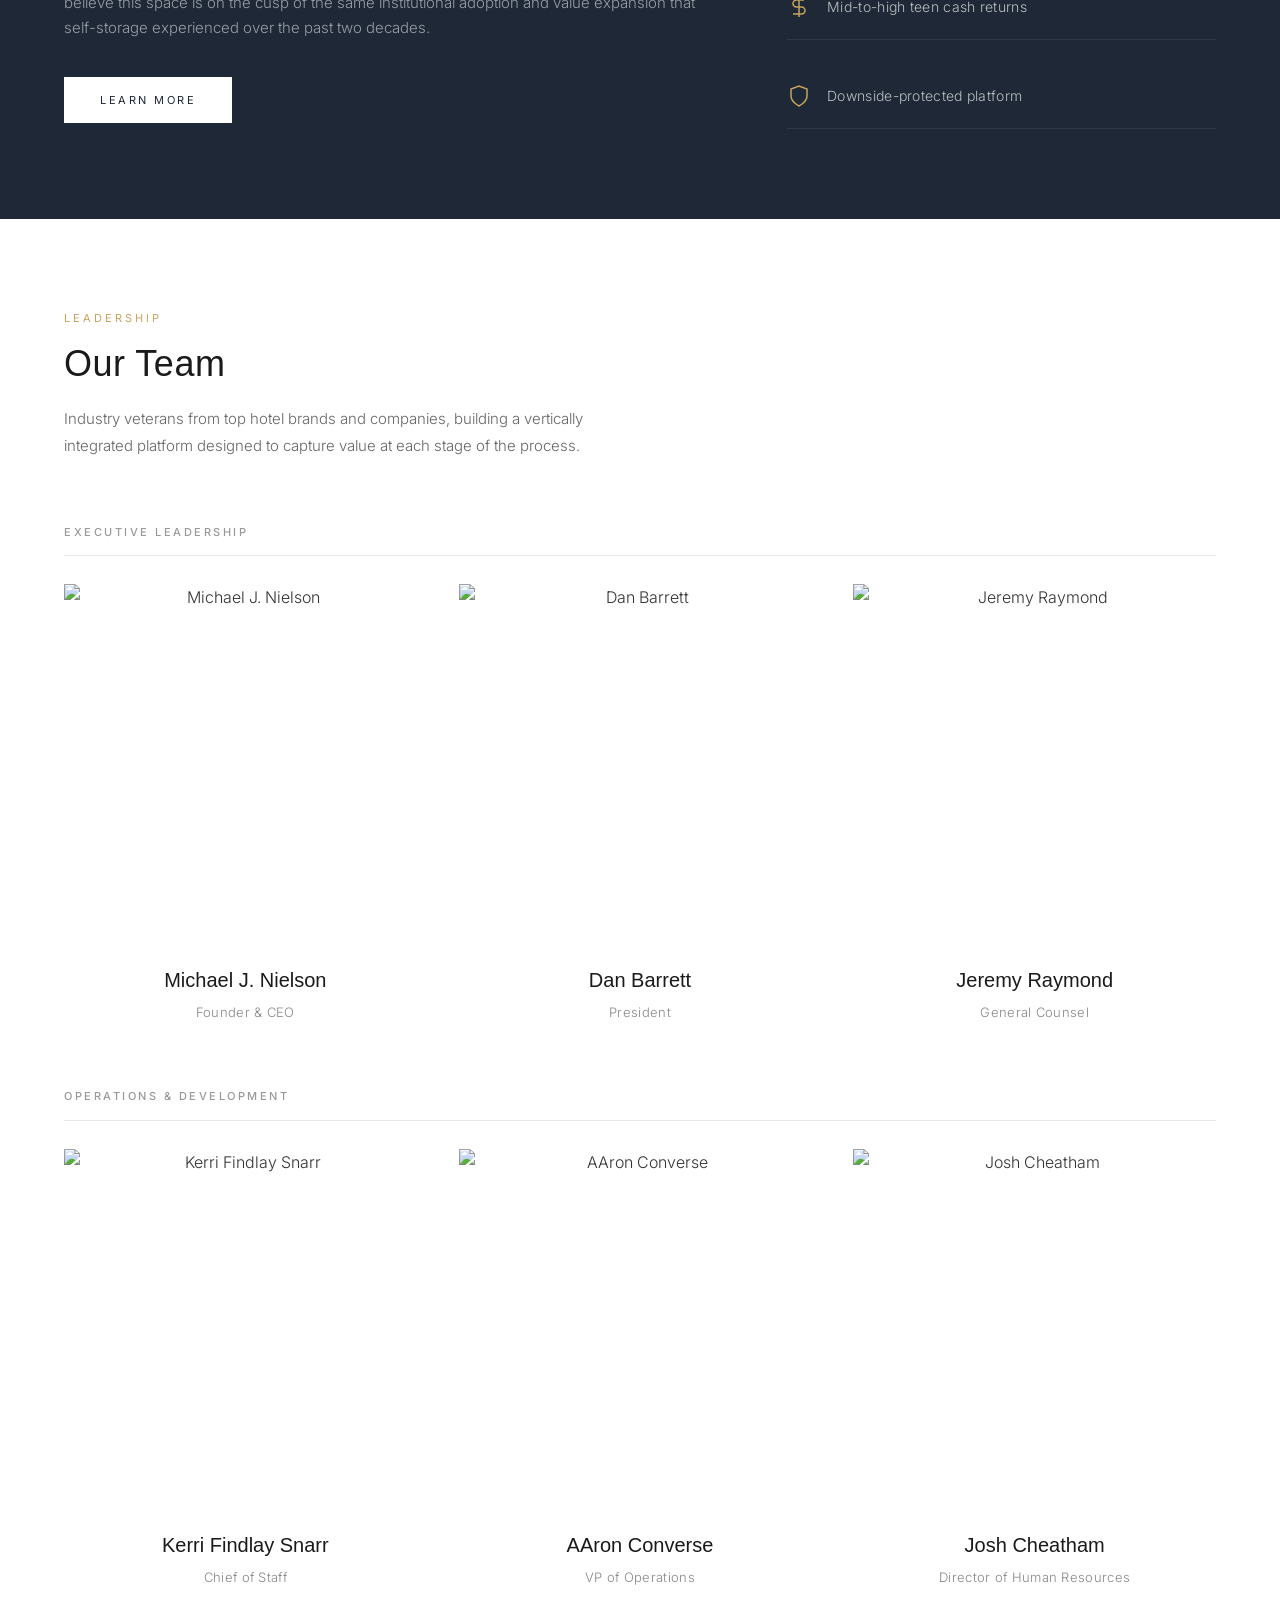
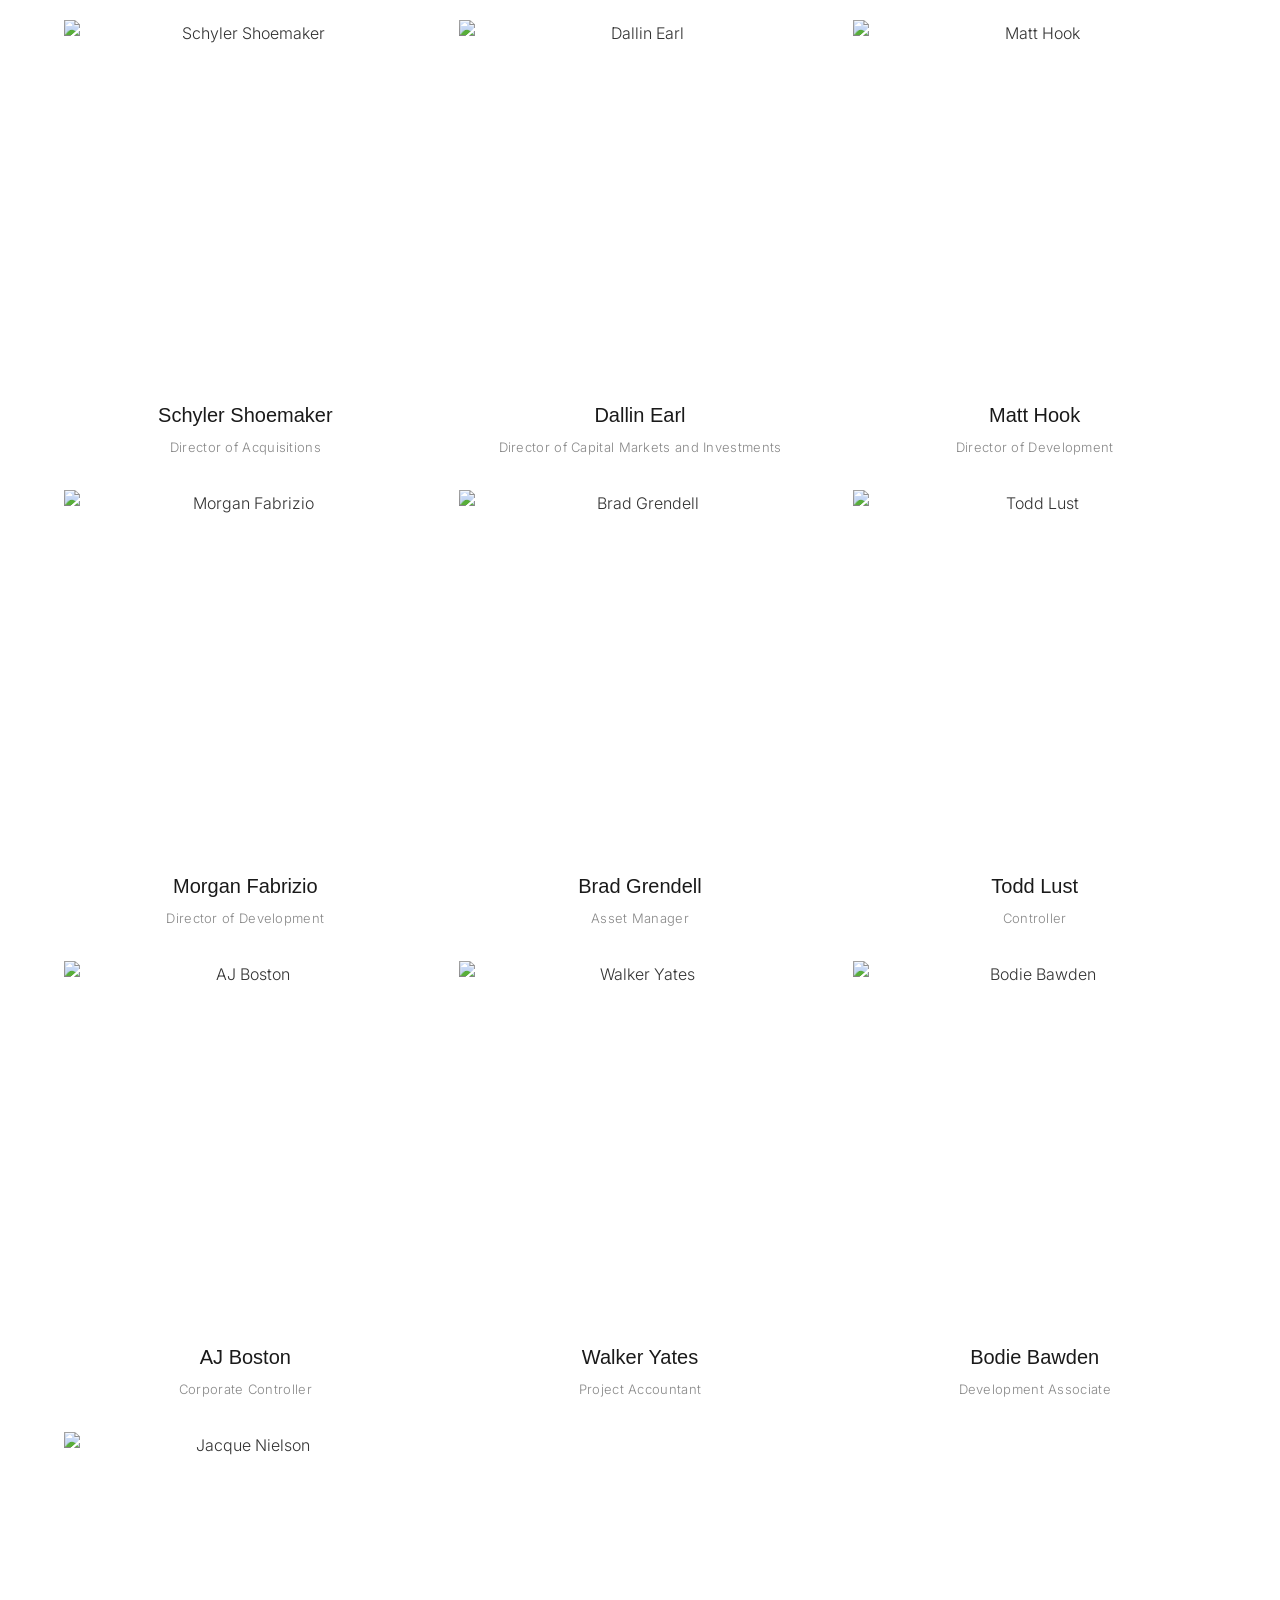
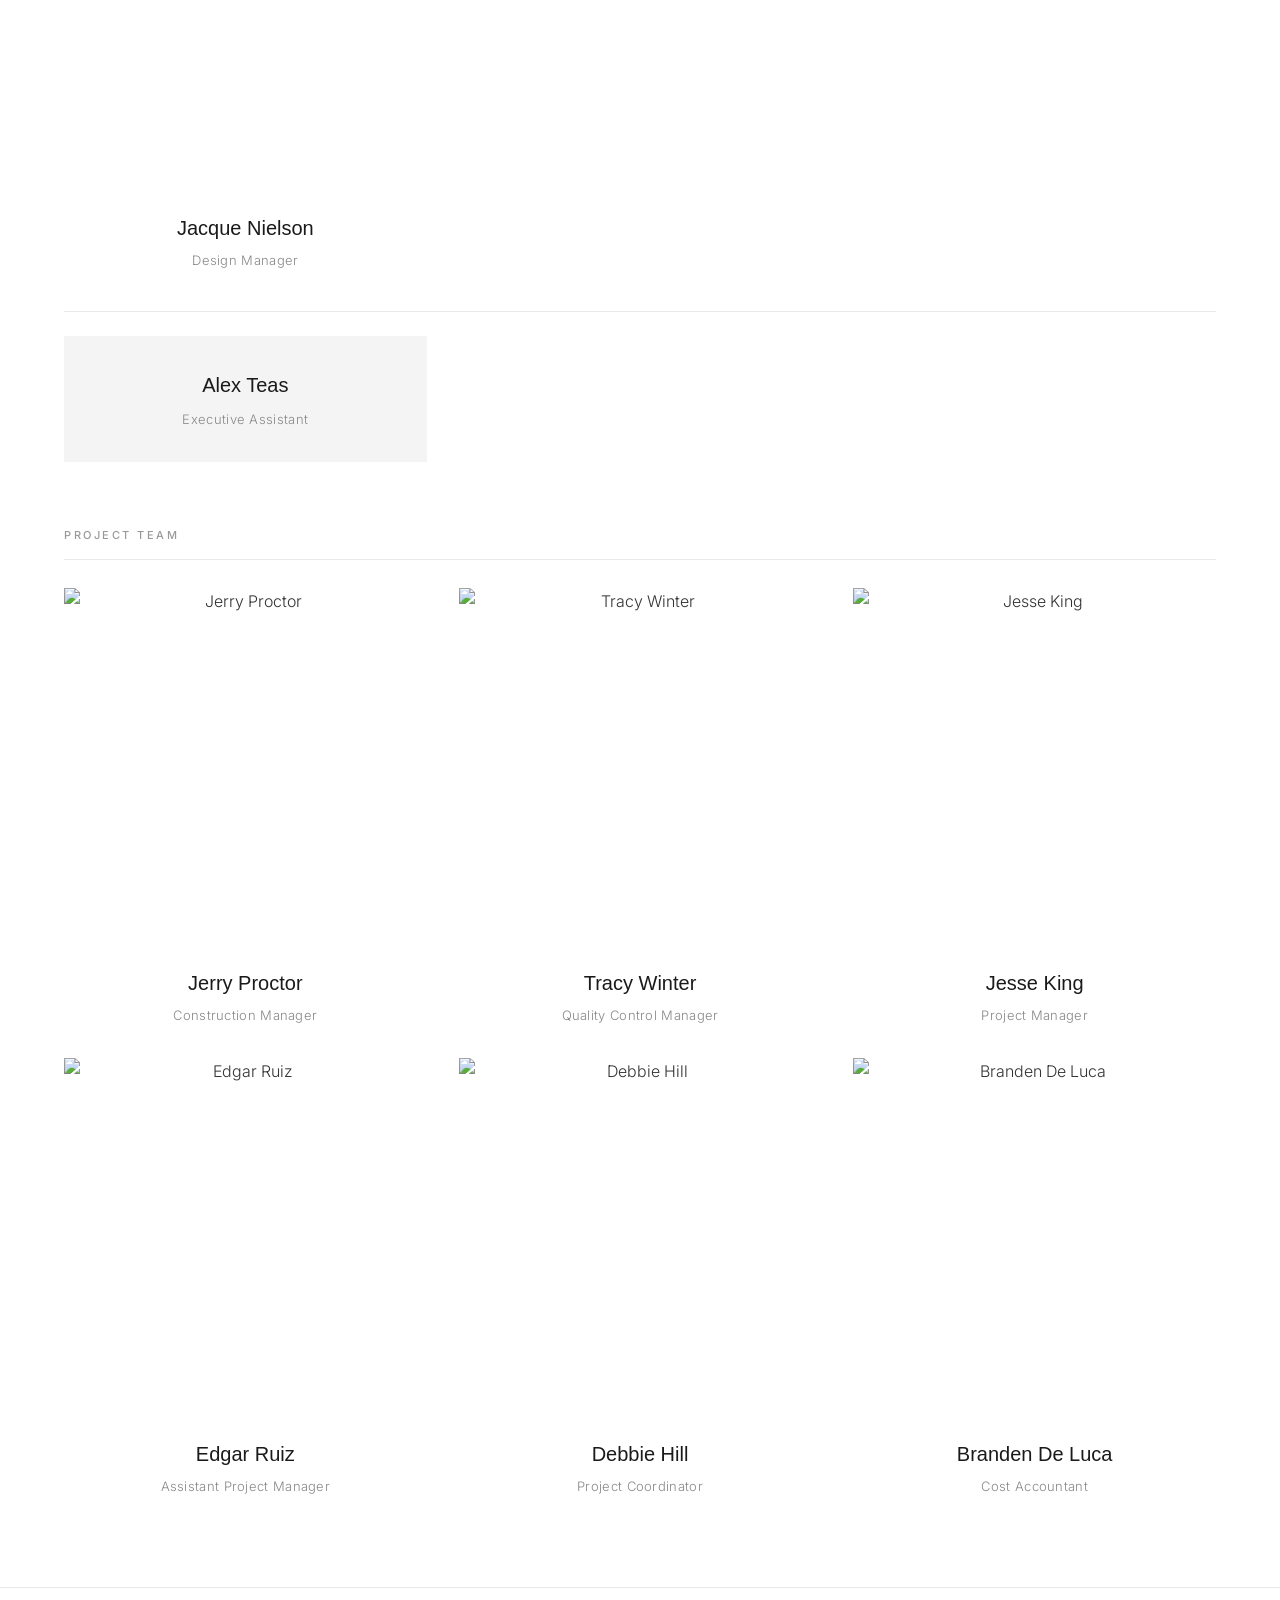
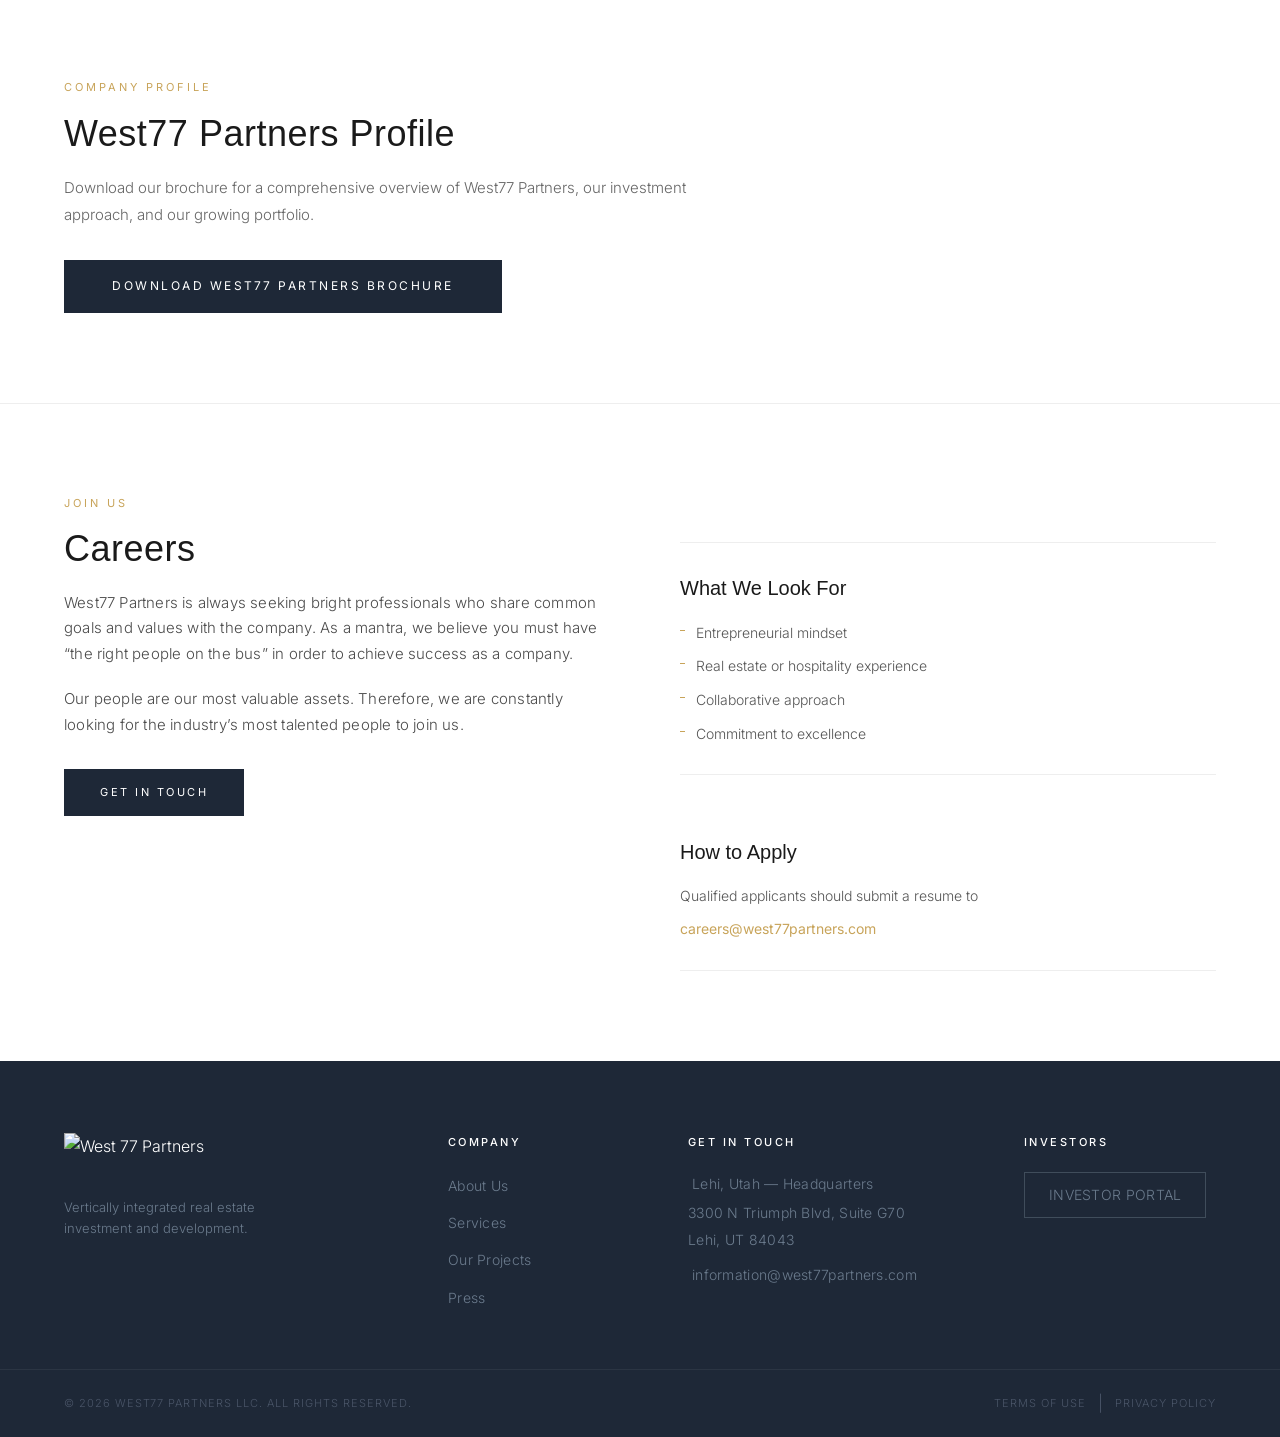
==== commit 54309bfa: "Add Branden De Luca's headshot and bio Co-Authored-By: Claude Opus 5.5 <noreply@anthropic.com>" ====
--- a/about.html
+++ b/about.html
@@ -386,15 +386,10 @@
             <h4 class="team-card__name">Debbie Hill</h4>
             <p class="team-card__role">Project Coordinator</p>
           </div>
-        </div>
-        <div class="team__subgroup">
-          <div class="team__grid team__grid--3 reveal-stagger">
-            <div class="team-card team-card--text-only reveal-item">
-              <div class="team-card__text-box">
-                <h4 class="team-card__name">Branden De Luca</h4>
-                <p class="team-card__role">Cost Accountant</p>
-              </div>
-            </div>
+          <div class="team-card reveal-item">
+            <img src="https://res.cloudinary.com/ddfrakts6/image/upload/c_fill,g_face,w_600,h_600,q_auto,f_auto/BrandenDeLuca_headshot_fsskpg.jpg" alt="Branden De Luca" class="team-card__img">
+            <h4 class="team-card__name">Branden De Luca</h4>
+            <p class="team-card__role">Cost Accountant</p>
           </div>
         </div>
       </div>
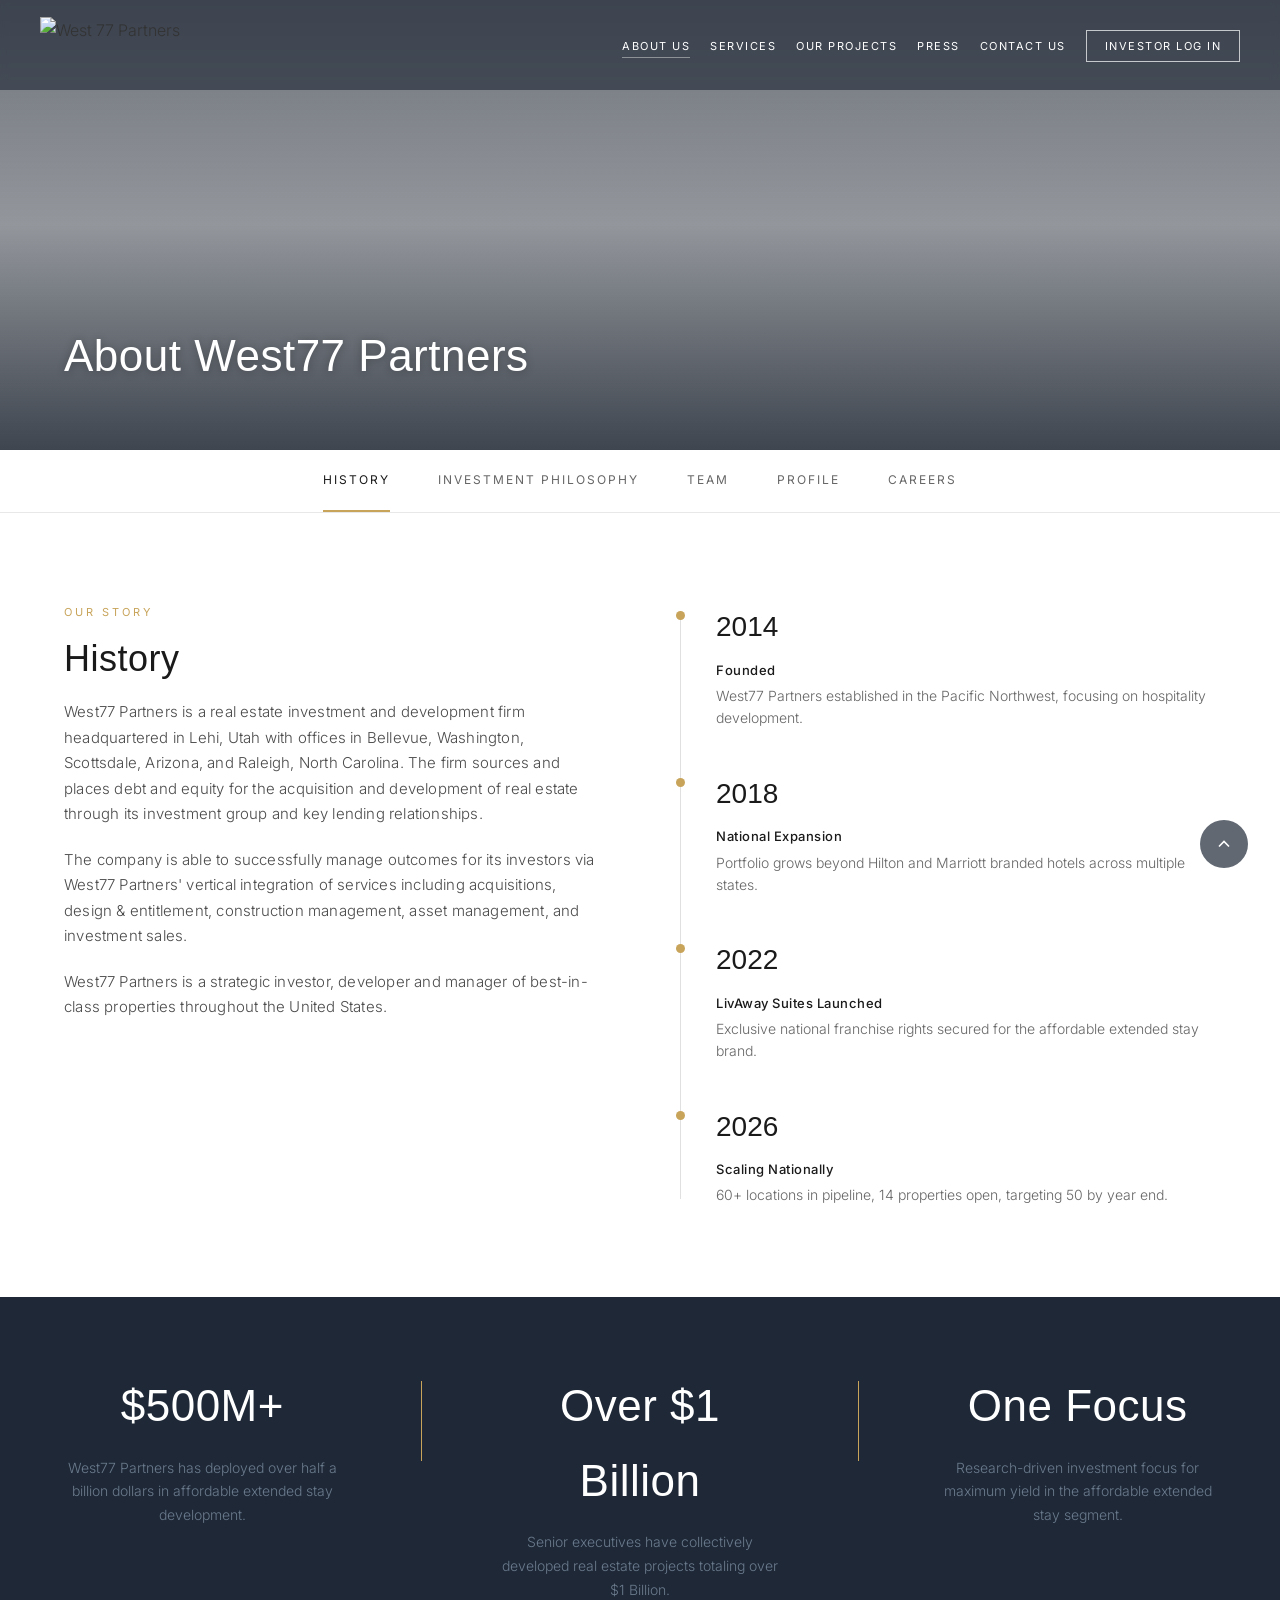
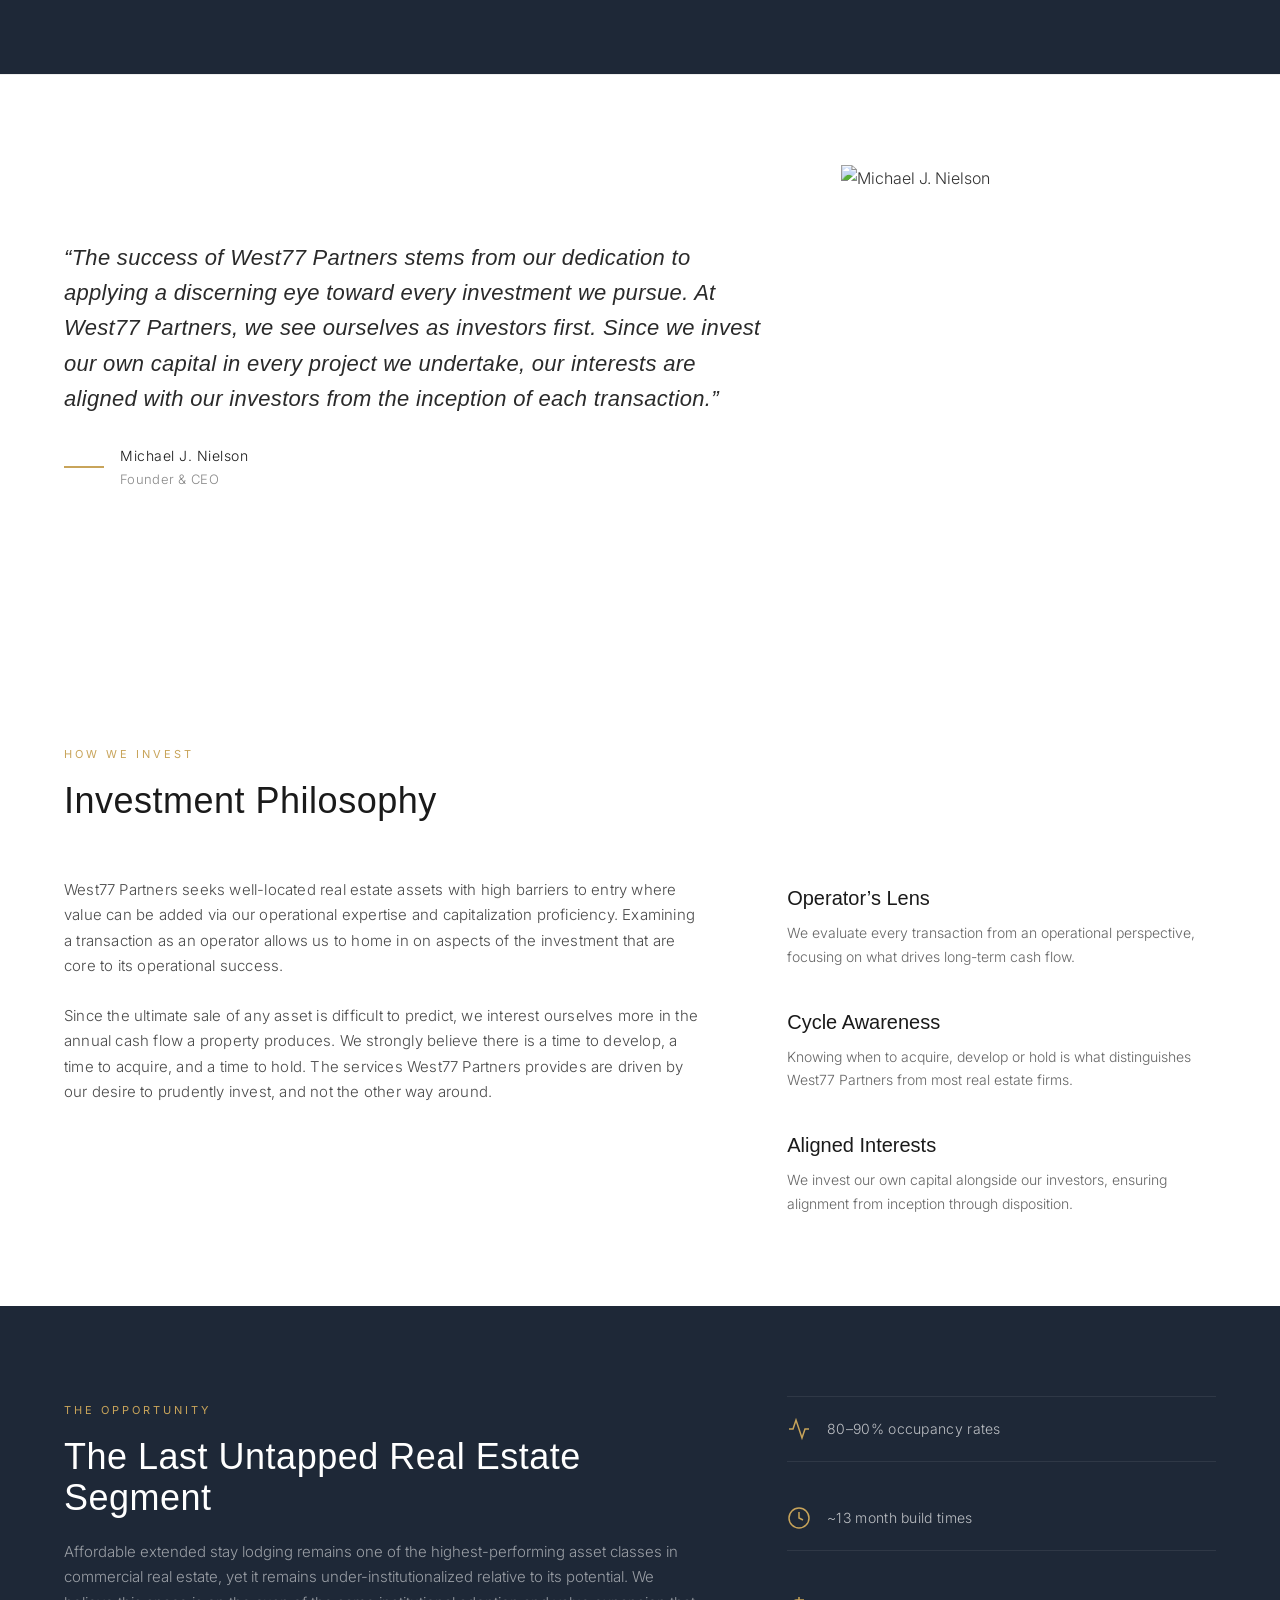
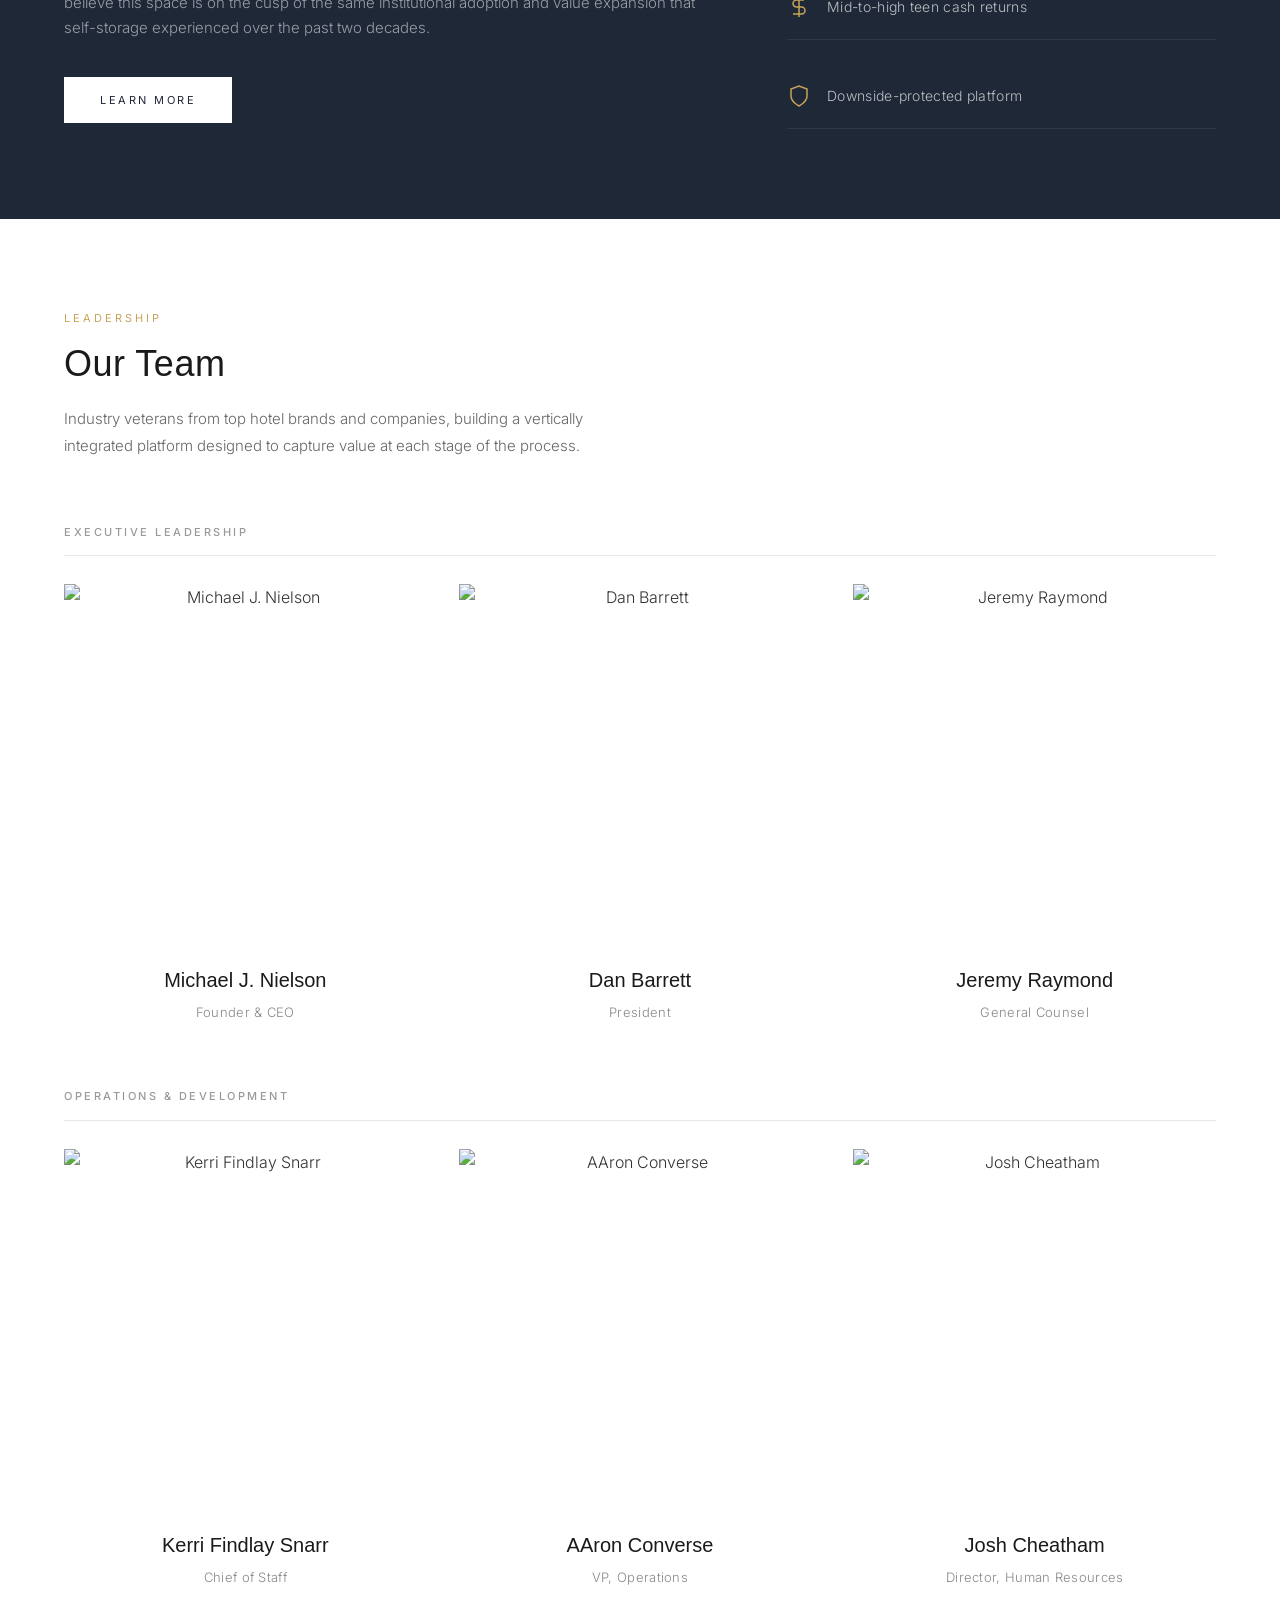
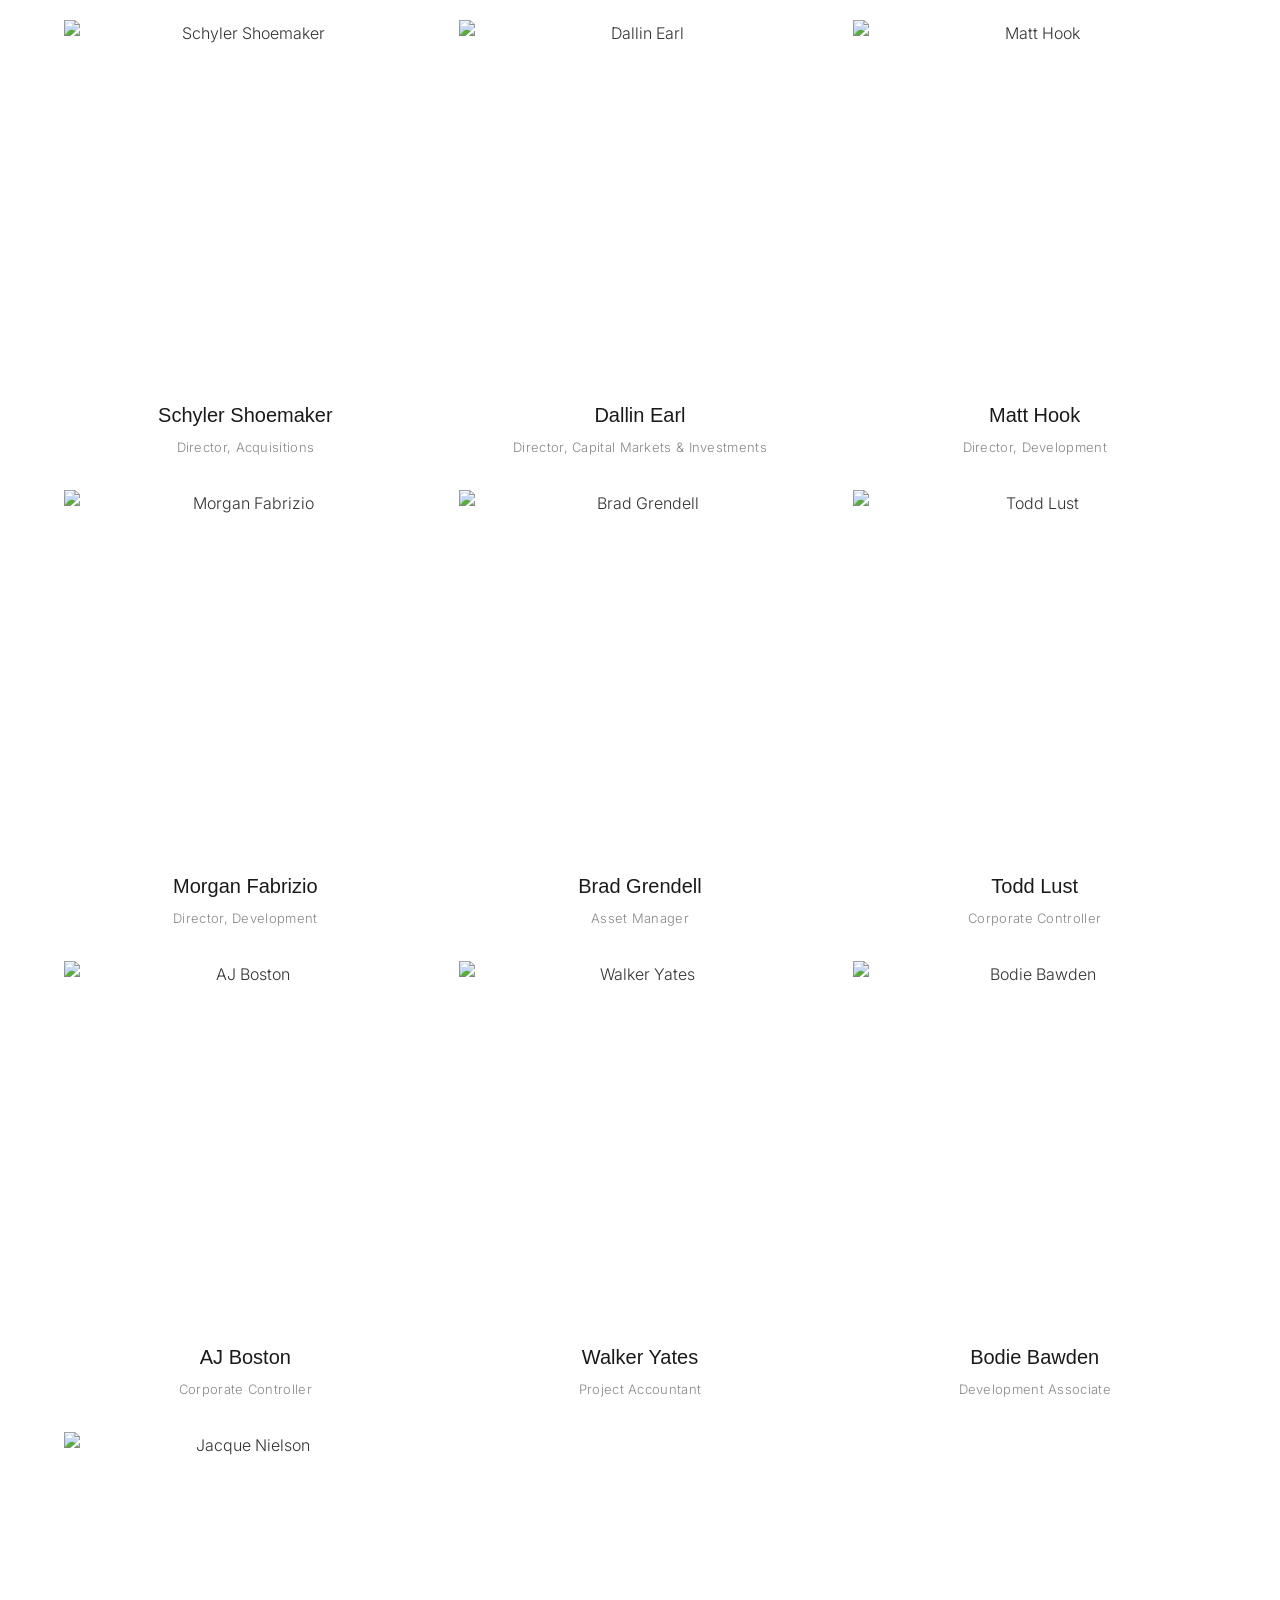
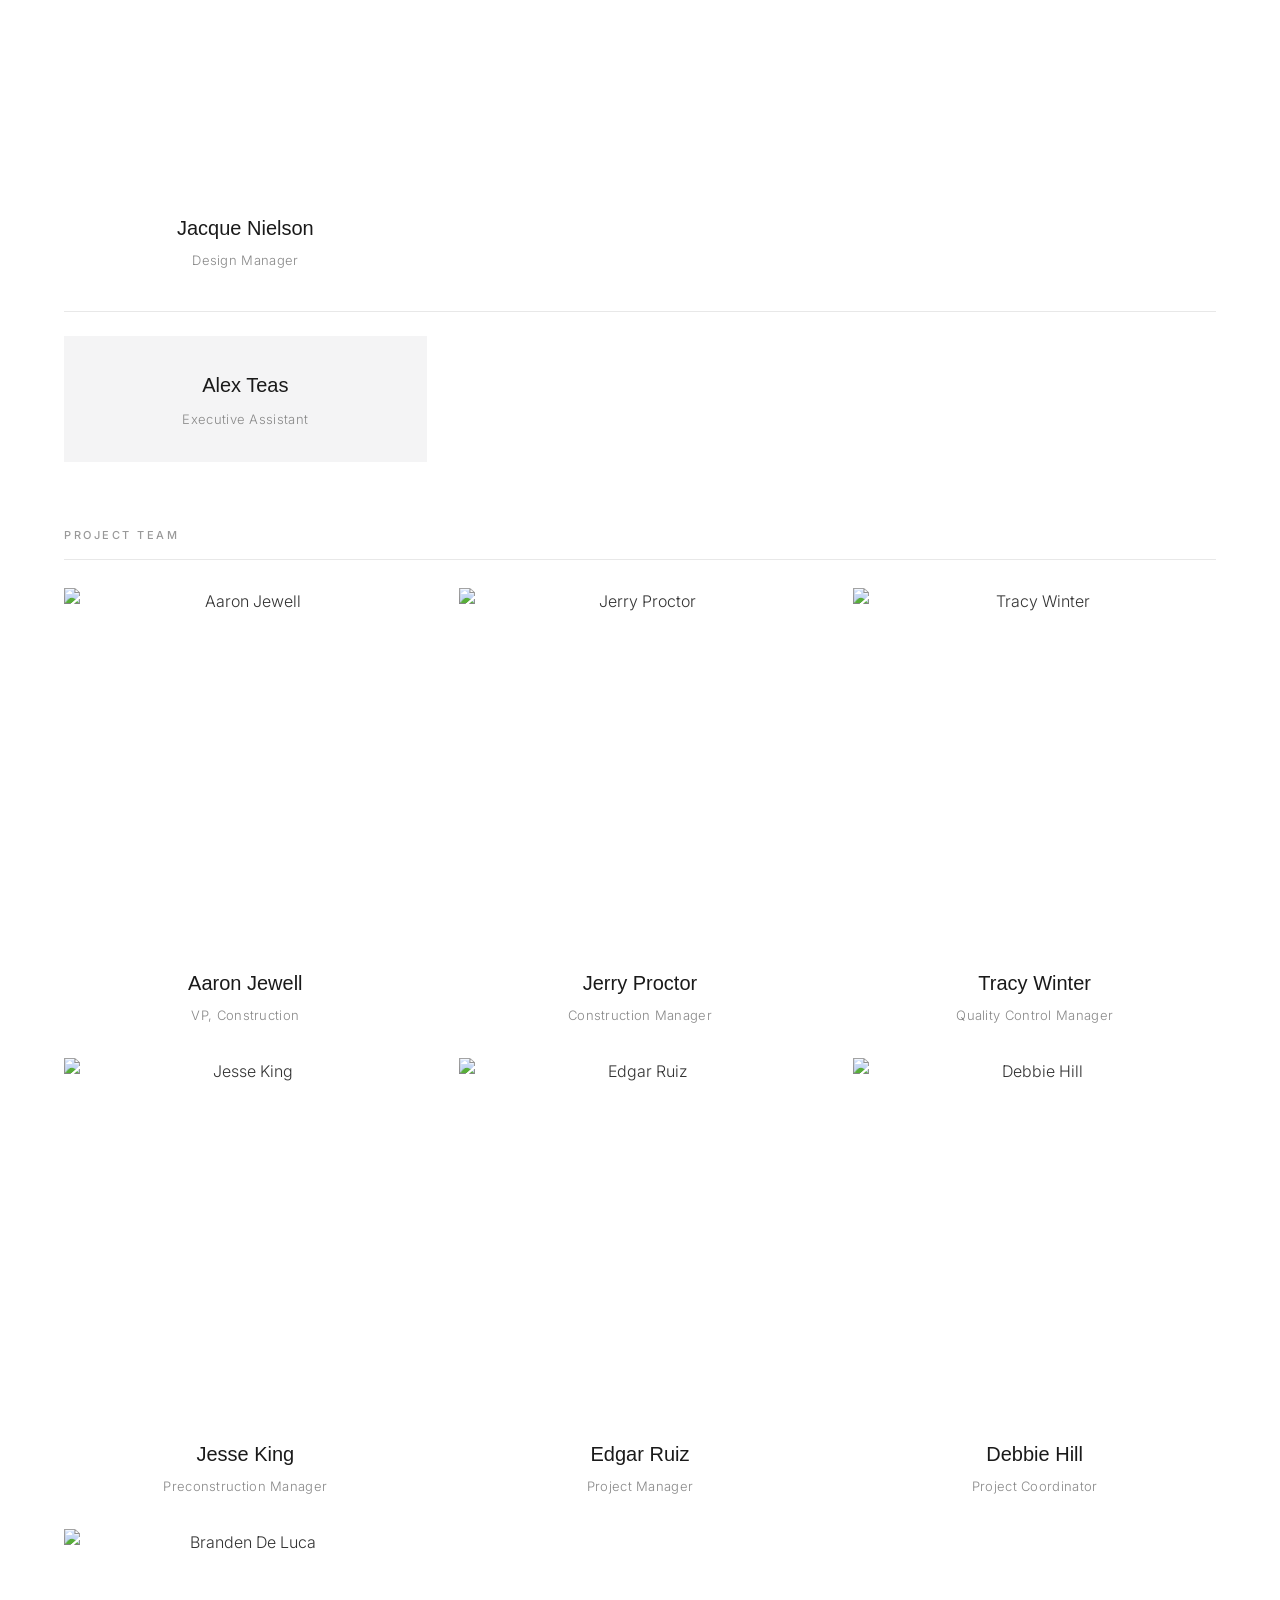
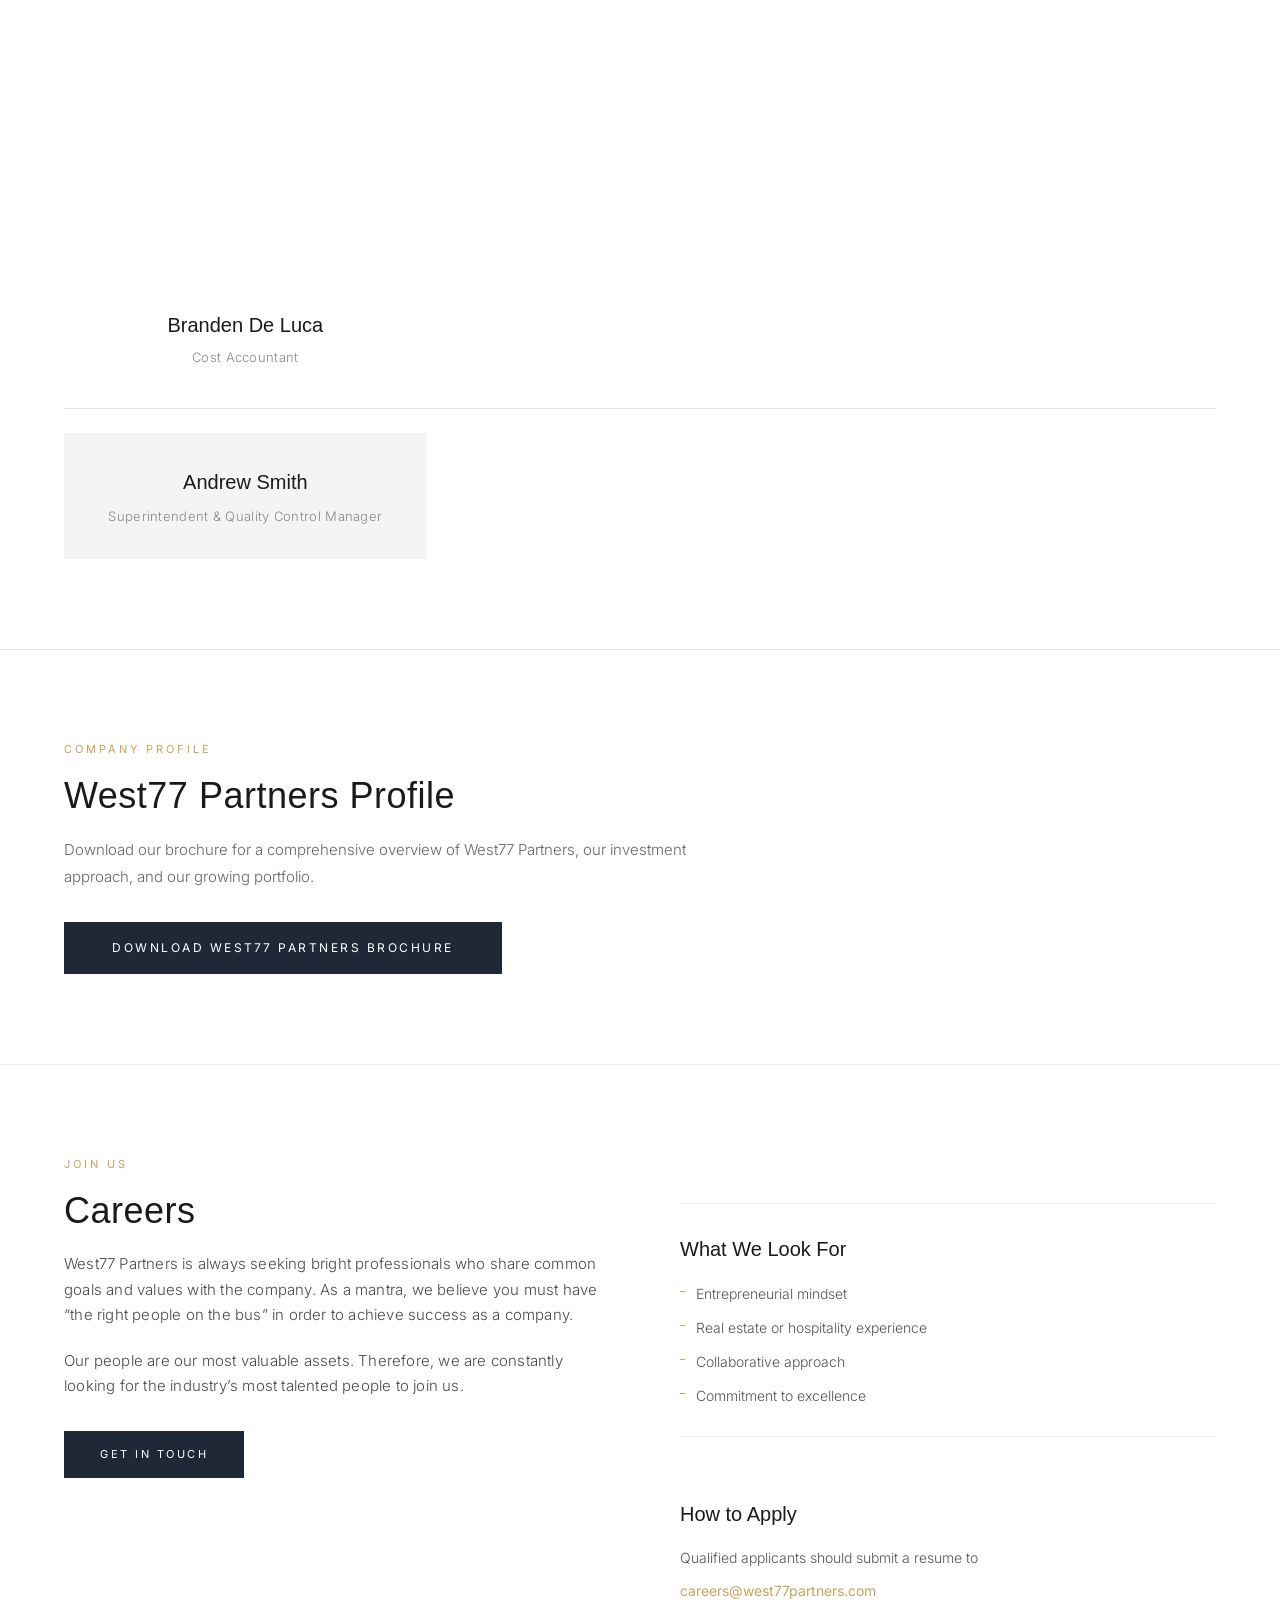
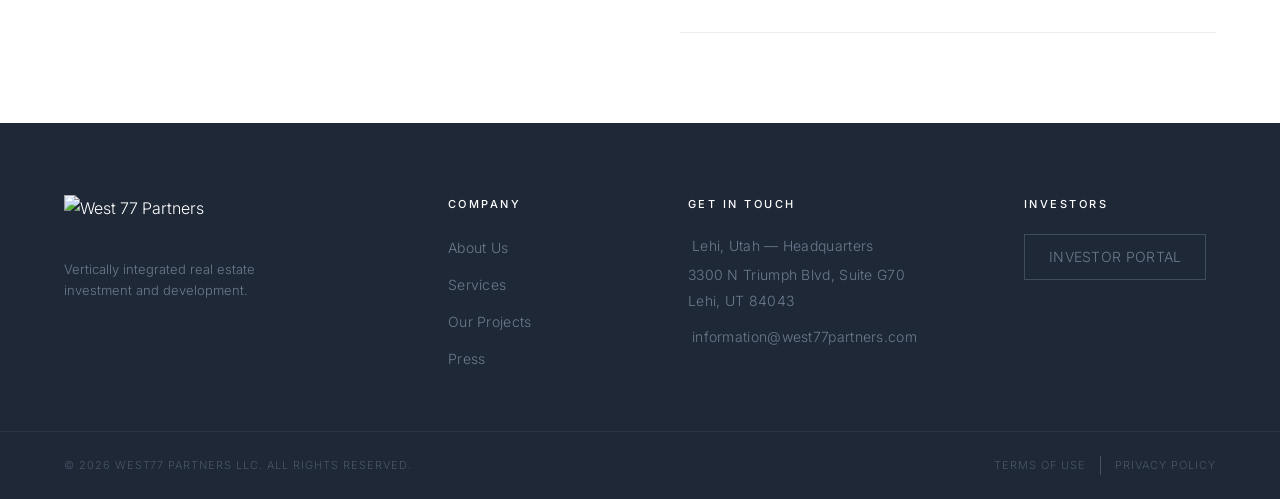
==== commit 5a43d13f: "Add Aaron Jewell and Andrew Smith, update team titles Co-Authored-By: Claude Opus 5.5 <noreply@anthr" ====
--- a/about.html
+++ b/about.html
@@ -258,17 +258,17 @@
         <h3 class="team__group-title">Executive Leadership</h3>
         <div class="team__grid team__grid--3 reveal-stagger">
           <div class="team-card reveal-item">
-            <img src="https://res.cloudinary.com/ddfrakts6/image/upload/c_fill,g_face,w_600,h_600,q_auto,f_auto/Michael-J-Nielson_fj31mr.jpg" alt="Michael J. Nielson" class="team-card__img">
+            <img src="https://res.cloudinary.com/ddfrakts6/image/upload/c_crop,x_223,y_42,w_3000,h_3000/c_fill,w_600,h_600,q_auto,f_auto/Michael-J-Nielson_fj31mr.jpg" alt="Michael J. Nielson" class="team-card__img">
             <h4 class="team-card__name">Michael J. Nielson</h4>
             <p class="team-card__role">Founder &amp; CEO</p>
           </div>
           <div class="team-card reveal-item">
-            <img src="https://res.cloudinary.com/ddfrakts6/image/upload/c_fill,g_face,w_600,h_600,q_auto,f_auto/Dan-Barrett_jsuo2m.jpg" alt="Dan Barrett" class="team-card__img">
+            <img src="https://res.cloudinary.com/ddfrakts6/image/upload/c_crop,x_251,y_0,w_3000,h_3000/c_fill,w_600,h_600,q_auto,f_auto/Dan-Barrett_jsuo2m.jpg" alt="Dan Barrett" class="team-card__img">
             <h4 class="team-card__name">Dan Barrett</h4>
             <p class="team-card__role">President</p>
           </div>
           <div class="team-card reveal-item">
-            <img src="https://res.cloudinary.com/ddfrakts6/image/upload/c_fill,g_face,w_600,h_600,q_auto,f_auto/Jeremy-Raymond_b2ugxi.jpg" alt="Jeremy Raymond" class="team-card__img">
+            <img src="https://res.cloudinary.com/ddfrakts6/image/upload/c_crop,x_169,y_24,w_1325,h_1325/c_fill,w_600,h_600,q_auto,f_auto/Jeremy-Raymond_b2ugxi.jpg" alt="Jeremy Raymond" class="team-card__img">
             <h4 class="team-card__name">Jeremy Raymond</h4>
             <p class="team-card__role">General Counsel</p>
           </div>
@@ -285,34 +285,34 @@
             <p class="team-card__role">Chief of Staff</p>
           </div>
           <div class="team-card reveal-item">
-            <img src="https://res.cloudinary.com/ddfrakts6/image/upload/c_fill,g_face,w_600,h_600,q_auto,f_auto/AAron-Converse_mgwhkm.jpg" alt="AAron Converse" class="team-card__img">
+            <img src="https://res.cloudinary.com/ddfrakts6/image/upload/c_crop,x_306,y_31,w_3000,h_3000/c_fill,w_600,h_600,q_auto,f_auto/AAron-Converse_mgwhkm.jpg" alt="AAron Converse" class="team-card__img">
             <h4 class="team-card__name">AAron Converse</h4>
-            <p class="team-card__role">VP of Operations</p>
+            <p class="team-card__role">VP, Operations</p>
           </div>
           <div class="team-card reveal-item">
             <img src="https://res.cloudinary.com/ddfrakts6/image/upload/c_fill,g_face,w_600,h_600,q_auto,f_auto/v1774979302/25-1008West77-JoshCheatham0697-Edit-Edit-2_kk8nfm.jpg" alt="Josh Cheatham" class="team-card__img">
             <h4 class="team-card__name">Josh Cheatham</h4>
-            <p class="team-card__role">Director of Human Resources</p>
+            <p class="team-card__role">Director, Human Resources</p>
           </div>
           <div class="team-card reveal-item">
             <img src="https://res.cloudinary.com/ddfrakts6/image/upload/c_crop,x_130,y_110,w_1470,h_1470/c_fill,w_600,h_600,q_auto,f_auto/Schyler_-_Headshot_Update_iwu3c7.jpg" alt="Schyler Shoemaker" class="team-card__img">
             <h4 class="team-card__name">Schyler Shoemaker</h4>
-            <p class="team-card__role">Director of Acquisitions</p>
+            <p class="team-card__role">Director, Acquisitions</p>
           </div>
           <div class="team-card reveal-item">
             <img src="https://res.cloudinary.com/ddfrakts6/image/upload/c_fill,g_face,w_600,h_600,q_auto,f_auto/26-0526West77-DalinEarl0815---2_bhhdg0.jpg" alt="Dallin Earl" class="team-card__img">
             <h4 class="team-card__name">Dallin Earl</h4>
-            <p class="team-card__role">Director of Capital Markets and Investments</p>
+            <p class="team-card__role">Director, Capital Markets &amp; Investments</p>
           </div>
           <div class="team-card reveal-item">
             <img src="https://res.cloudinary.com/ddfrakts6/image/upload/c_fill,g_face,w_600,h_600,q_auto,f_auto/Matt-Hook_emfj6j.jpg" alt="Matt Hook" class="team-card__img">
             <h4 class="team-card__name">Matt Hook</h4>
-            <p class="team-card__role">Director of Development</p>
+            <p class="team-card__role">Director, Development</p>
           </div>
           <div class="team-card reveal-item">
             <img src="https://res.cloudinary.com/ddfrakts6/image/upload/c_fill,g_face,w_600,h_600,q_auto,f_auto/v1774979303/25-1008West77-MorganFabizio0663-Edit-2_bqfgad.jpg" alt="Morgan Fabrizio" class="team-card__img">
             <h4 class="team-card__name">Morgan Fabrizio</h4>
-            <p class="team-card__role">Director of Development</p>
+            <p class="team-card__role">Director, Development</p>
           </div>
           <div class="team-card reveal-item">
             <img src="https://res.cloudinary.com/ddfrakts6/image/upload/c_fill,g_face,w_600,h_600,q_auto,f_auto/26-0526West77-BradGrendell0768---2_vmyqlu.jpg" alt="Brad Grendell" class="team-card__img">
@@ -320,12 +320,12 @@
             <p class="team-card__role">Asset Manager</p>
           </div>
           <div class="team-card reveal-item">
-            <img src="https://res.cloudinary.com/ddfrakts6/image/upload/c_fill,g_face,w_600,h_600,q_auto,f_auto/Todd-Lust_fq4rqy.jpg" alt="Todd Lust" class="team-card__img">
+            <img src="https://res.cloudinary.com/ddfrakts6/image/upload/c_crop,x_76,y_135,w_2850,h_2850/c_fill,w_600,h_600,q_auto,f_auto/Todd-Lust_fq4rqy.jpg" alt="Todd Lust" class="team-card__img">
             <h4 class="team-card__name">Todd Lust</h4>
-            <p class="team-card__role">Controller</p>
-          </div>
-          <div class="team-card reveal-item">
-            <img src="https://res.cloudinary.com/ddfrakts6/image/upload/c_fill,g_face,w_600,h_600,q_auto,f_auto/26-0526West77-AJBoston0733---2_gsgkz3.jpg" alt="AJ Boston" class="team-card__img">
+            <p class="team-card__role">Corporate Controller</p>
+          </div>
+          <div class="team-card reveal-item">
+            <img src="https://res.cloudinary.com/ddfrakts6/image/upload/c_crop,x_44,y_143,w_2483,h_2483/c_fill,w_600,h_600,q_auto,f_auto/26-0526West77-AJBoston0733---2_gsgkz3.jpg" alt="AJ Boston" class="team-card__img">
             <h4 class="team-card__name">AJ Boston</h4>
             <p class="team-card__role">Corporate Controller</p>
           </div>
@@ -362,34 +362,49 @@
         <h3 class="team__group-title">Project Team</h3>
         <div class="team__grid team__grid--3 reveal-stagger">
           <div class="team-card reveal-item">
-            <img src="https://res.cloudinary.com/ddfrakts6/image/upload/c_fill,g_face,w_600,h_600,q_auto,f_auto/Jerry-Proctor_lwaxud.jpg" alt="Jerry Proctor" class="team-card__img">
+            <img src="https://res.cloudinary.com/ddfrakts6/image/upload/c_crop,x_1803,y_522,w_4644,h_4644/c_fill,w_600,h_600,q_auto,f_auto/v1793294696/Aaron_Jewell_Headshot_3_27_25-100_office_under_10MB_xkpnhx.jpg" alt="Aaron Jewell" class="team-card__img">
+            <h4 class="team-card__name">Aaron Jewell</h4>
+            <p class="team-card__role">VP, Construction</p>
+          </div>
+          <div class="team-card reveal-item">
+            <img src="https://res.cloudinary.com/ddfrakts6/image/upload/c_crop,x_117,y_125,w_1800,h_1800/c_fill,w_600,h_600,q_auto,f_auto/Jerry-Proctor_lwaxud.jpg" alt="Jerry Proctor" class="team-card__img">
             <h4 class="team-card__name">Jerry Proctor</h4>
             <p class="team-card__role">Construction Manager</p>
           </div>
           <div class="team-card reveal-item">
-            <img src="https://res.cloudinary.com/ddfrakts6/image/upload/c_fill,g_face,w_600,h_600,q_auto,f_auto/Tracy-Winter_erz766.jpg" alt="Tracy Winter" class="team-card__img">
+            <img src="https://res.cloudinary.com/ddfrakts6/image/upload/c_crop,x_138,y_68,w_1857,h_1857/c_fill,w_600,h_600,q_auto,f_auto/Tracy-Winter_erz766.jpg" alt="Tracy Winter" class="team-card__img">
             <h4 class="team-card__name">Tracy Winter</h4>
             <p class="team-card__role">Quality Control Manager</p>
           </div>
           <div class="team-card reveal-item">
-            <img src="https://res.cloudinary.com/ddfrakts6/image/upload/c_fill,g_face,w_600,h_600,q_auto,f_auto/Jesse-King_dzft5k.jpg" alt="Jesse King" class="team-card__img">
+            <img src="https://res.cloudinary.com/ddfrakts6/image/upload/c_crop,x_280,y_280,w_2040,h_2040/c_fill,w_600,h_600,q_auto,f_auto/Jesse-King_dzft5k.jpg" alt="Jesse King" class="team-card__img">
             <h4 class="team-card__name">Jesse King</h4>
+            <p class="team-card__role">Preconstruction Manager</p>
+          </div>
+          <div class="team-card reveal-item">
+            <img src="https://res.cloudinary.com/ddfrakts6/image/upload/c_crop,x_220,y_360,w_2040,h_2040/c_fill,w_600,h_600,q_auto,f_auto/Edgar-Ruiz_k8hz0y.jpg" alt="Edgar Ruiz" class="team-card__img">
+            <h4 class="team-card__name">Edgar Ruiz</h4>
             <p class="team-card__role">Project Manager</p>
           </div>
           <div class="team-card reveal-item">
-            <img src="https://res.cloudinary.com/ddfrakts6/image/upload/c_fill,g_face,w_600,h_600,q_auto,f_auto/Edgar-Ruiz_k8hz0y.jpg" alt="Edgar Ruiz" class="team-card__img">
-            <h4 class="team-card__name">Edgar Ruiz</h4>
-            <p class="team-card__role">Assistant Project Manager</p>
-          </div>
-          <div class="team-card reveal-item">
-            <img src="https://res.cloudinary.com/ddfrakts6/image/upload/c_fill,g_face,w_600,h_600,q_auto,f_auto/Debbie-Hill_x3t73e.jpg" alt="Debbie Hill" class="team-card__img">
+            <img src="https://res.cloudinary.com/ddfrakts6/image/upload/c_crop,x_320,y_220,w_2040,h_2040/c_fill,w_600,h_600,q_auto,f_auto/Debbie-Hill_x3t73e.jpg" alt="Debbie Hill" class="team-card__img">
             <h4 class="team-card__name">Debbie Hill</h4>
             <p class="team-card__role">Project Coordinator</p>
           </div>
           <div class="team-card reveal-item">
-            <img src="https://res.cloudinary.com/ddfrakts6/image/upload/c_fill,g_face,w_600,h_600,q_auto,f_auto/BrandenDeLuca_headshot_fsskpg.jpg" alt="Branden De Luca" class="team-card__img">
+            <img src="https://res.cloudinary.com/ddfrakts6/image/upload/c_crop,x_10,y_315,w_1012,h_1012/c_fill,w_600,h_600,q_auto,f_auto/BrandenDeLuca_headshot_new_1_jzg0oo.jpg" alt="Branden De Luca" class="team-card__img">
             <h4 class="team-card__name">Branden De Luca</h4>
             <p class="team-card__role">Cost Accountant</p>
+          </div>
+        </div>
+        <div class="team__subgroup">
+          <div class="team__grid team__grid--3 reveal-stagger">
+            <div class="team-card team-card--text-only reveal-item">
+              <div class="team-card__text-box">
+                <h4 class="team-card__name">Andrew Smith</h4>
+                <p class="team-card__role">Superintendent &amp; Quality Control Manager</p>
+              </div>
+            </div>
           </div>
         </div>
       </div>
